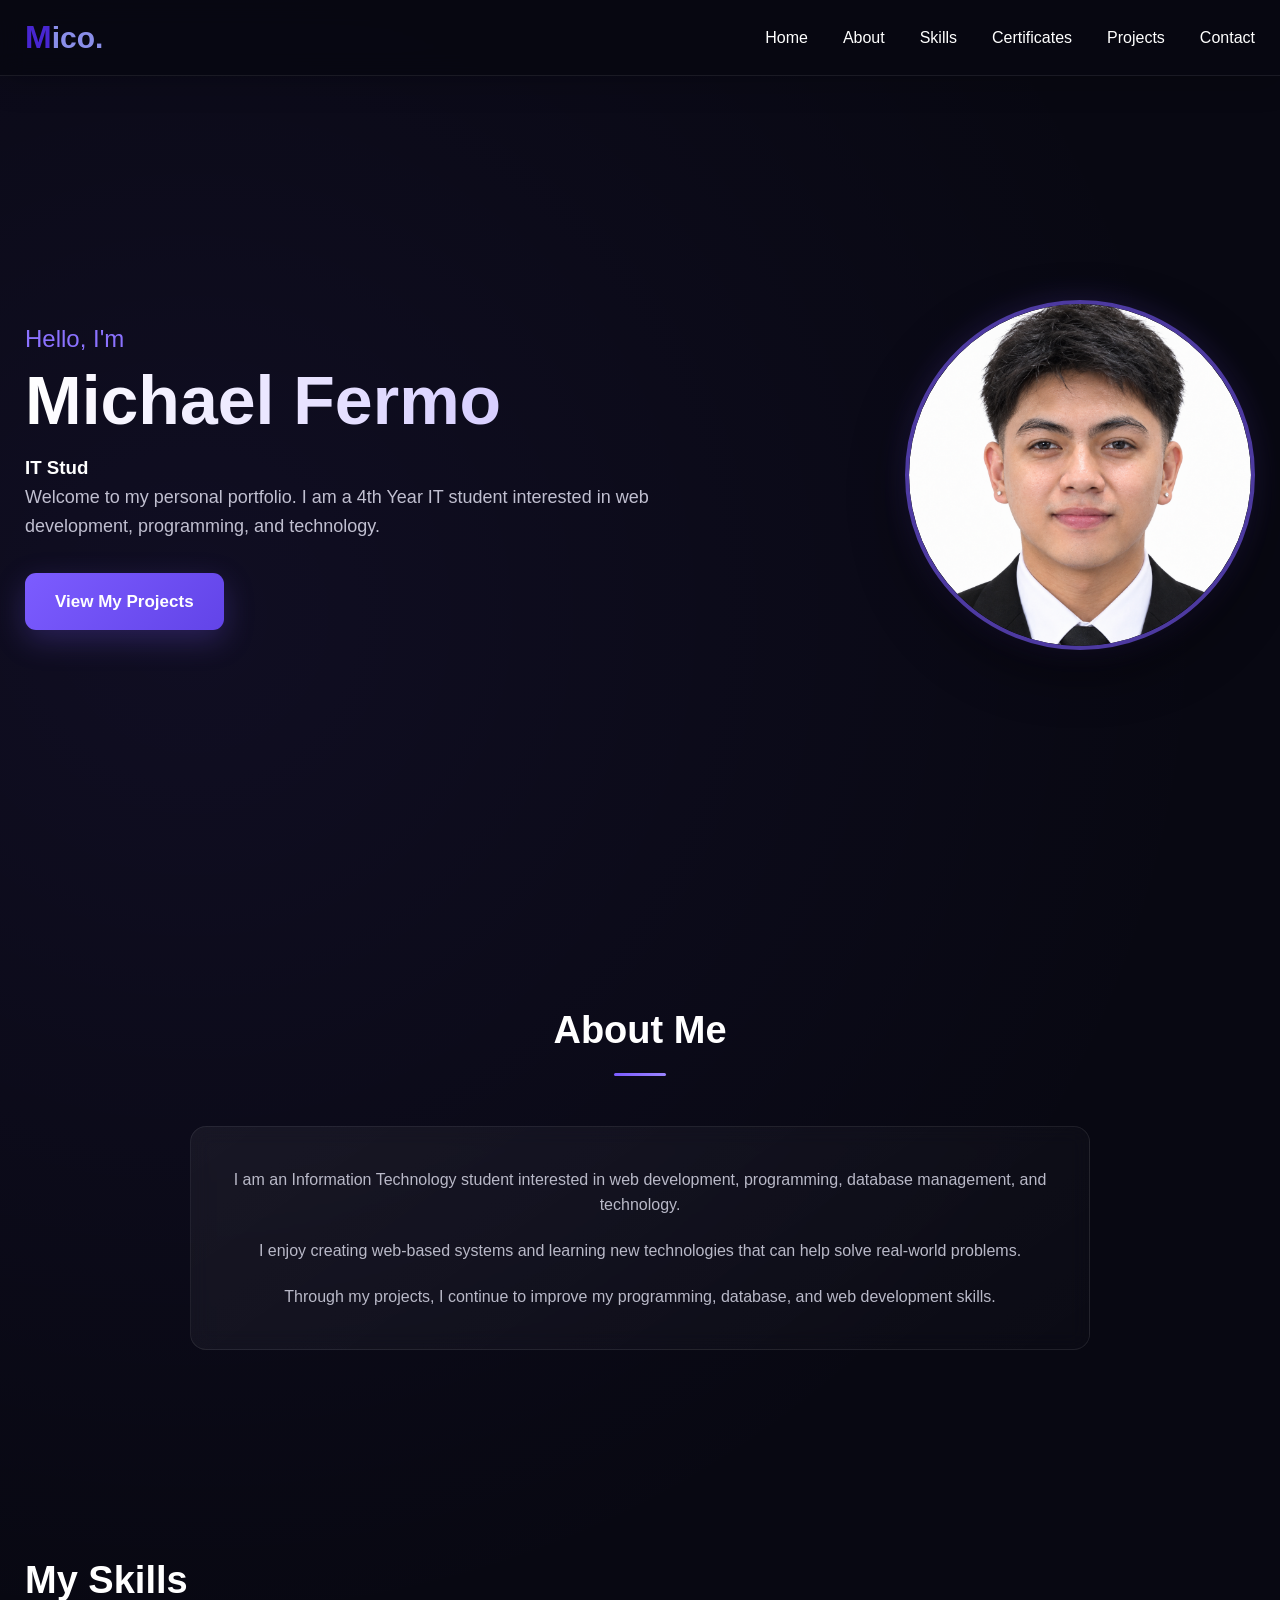
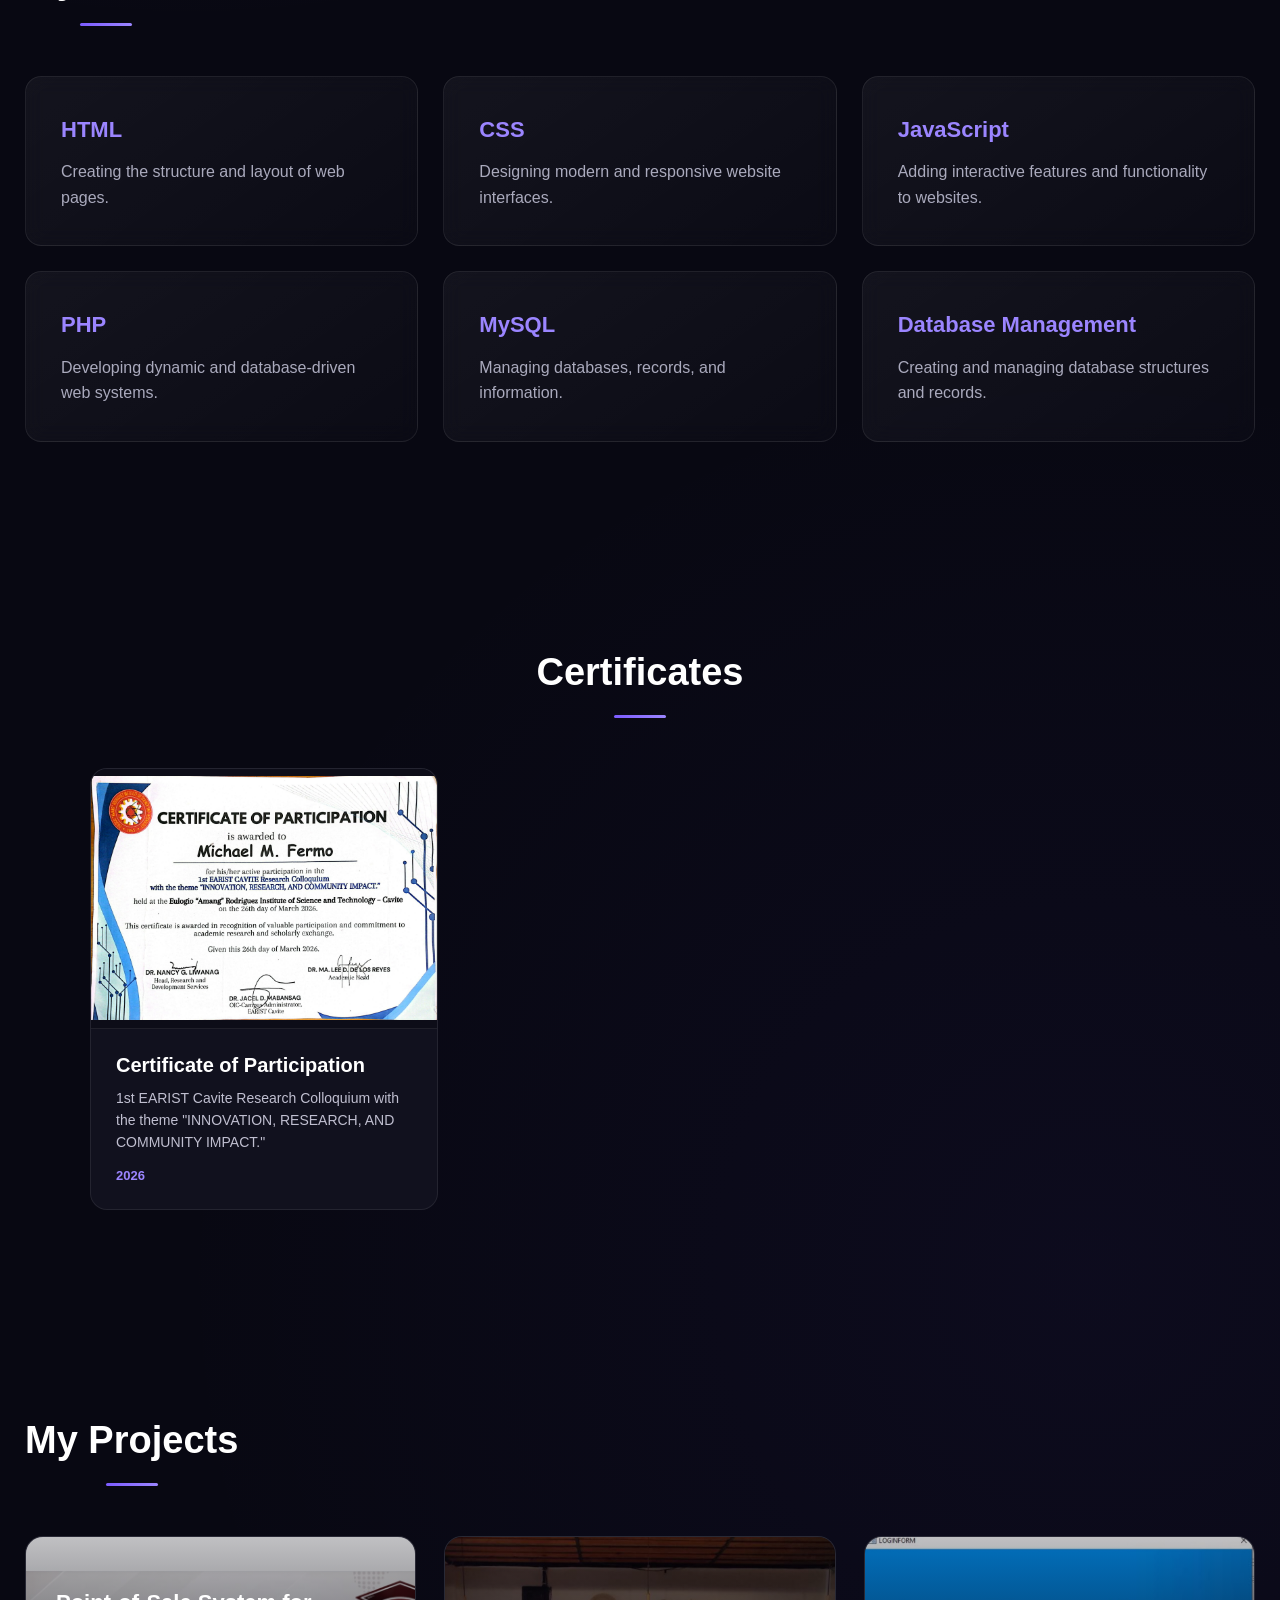
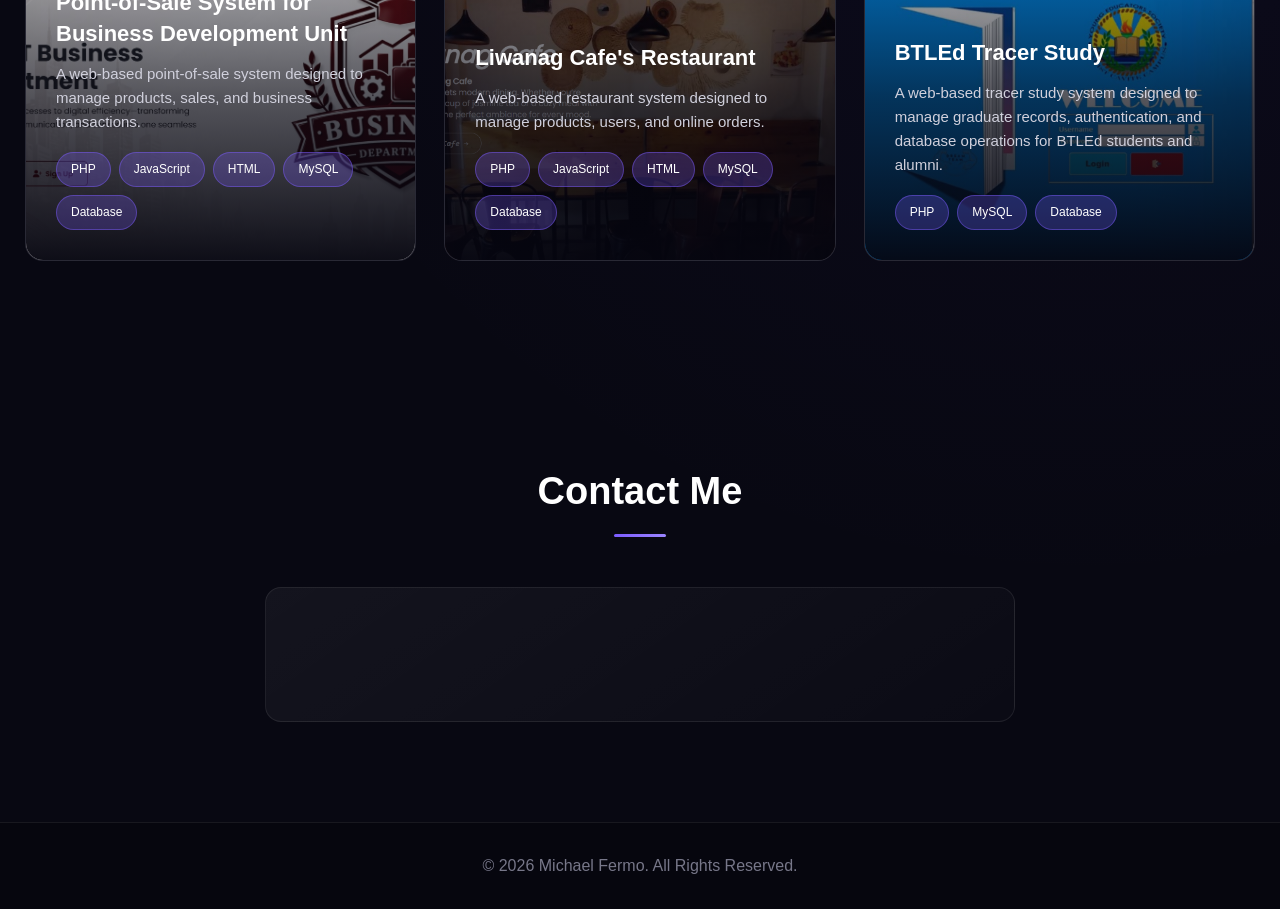
==== index.html @ 6c8baf93 "Initial portfolio" ====
<!DOCTYPE html>
<html lang="en">

<head>

    <meta charset="UTF-8">

    <meta name="viewport" content="width=device-width, initial-scale=1.0">

    <title>Michael Fermo | Portfolio</title>

    <link rel="stylesheet" href="style.css">

</head>


<body>


<!-- =========================================
     NAVIGATION
========================================= -->

<header>
    <nav>
        <h2 class="logo">
            <span>M</span>ico.
        </h2>

        <ul>
            <li><a href="#home">Home</a></li>
            <li><a href="#about">About</a></li>
            <li><a href="#skills">Skills</a></li>
            <li><a href="#certificates">Certificates</a></li>
            <li><a href="#projects">Projects</a></li>
            <li><a href="#contact">Contact</a></li>
        </ul>
    </nav>
</header>



<!-- =========================================
     HOME
========================================= -->

<section id="home" class="hero">


    <div class="hero-text">

        <p class="hello">
            Hello, I'm
        </p>


        <h1>
            Michael Fermo
        </h1>


        <h3>
            IT Student
        </h3>


        <p class="intro">

            Welcome to my personal portfolio.
            I am a 4th Year IT student interested in web
            development, programming, and technology.

        </p>


        <a href="#projects" class="button">
            View My Projects
        </a>

    </div>



    <!-- PROFILE PHOTO -->

    <div class="hero-image">


        <div class="photo-card"
             onclick="this.classList.toggle('flipped')">


            <div class="photo-inner">


                <!-- FRONT -->

                <div class="photo-front">

                    <img
                        src="myself.png"
                        alt="Michael Fermo"
                    >

                </div>


                <!-- BACK -->

                <div class="photo-back">

                    <img
                        src="back.png"
                        alt="Back photo"
                    >

                </div>


            </div>

        </div>


    </div>


</section>



<!-- =========================================
     ABOUT
========================================= -->

<section id="about">


    <h2 class="section-title">
        About Me
    </h2>


    <div class="about-container">


        <div class="about-text">

            <p>

                I am an Information Technology student
                interested in web development, programming,
                database management, and technology.

            </p>


            <p>

                I enjoy creating web-based systems and
                learning new technologies that can help
                solve real-world problems.

            </p>


            <p>

                Through my projects, I continue to improve
                my programming, database, and web development
                skills.

            </p>

        </div>


    </div>


</section>



<!-- =========================================
     SKILLS
========================================= -->

<section id="skills">


    <h2 class="section-title">
        My Skills
    </h2>


    <div class="skills-container">


        <!-- HTML -->

        <div class="skill">

            <h3>
                HTML
            </h3>

            <p>
                Creating the structure and layout
                of web pages.
            </p>

        </div>


        <!-- CSS -->

        <div class="skill">

            <h3>
                CSS
            </h3>

            <p>
                Designing modern and responsive
                website interfaces.
            </p>

        </div>


        <!-- JAVASCRIPT -->

        <div class="skill">

            <h3>
                JavaScript
            </h3>

            <p>
                Adding interactive features and
                functionality to websites.
            </p>

        </div>


        <!-- PHP -->

        <div class="skill">

            <h3>
                PHP
            </h3>

            <p>
                Developing dynamic and
                database-driven web systems.
            </p>

        </div>


        <!-- MYSQL -->

        <div class="skill">

            <h3>
                MySQL
            </h3>

            <p>
                Managing databases, records,
                and information.
            </p>

        </div>


        <!-- DATABASE -->

        <div class="skill">

            <h3>
                Database Management
            </h3>

            <p>
                Creating and managing database
                structures and records.
            </p>

        </div>


    </div>


</section>

<!-- =========================================
     CERTIFICATE
========================================= -->

<section id="certificates">
    <h2 class="section-title">Certificates</h2>

    <div class="certificates-container">

        <a href="cert.html" class="certificate-link">
            <div class="certificate-card">

                <div class="certificate-image">
                    <img src="certificate.jpg" alt="Certificate of Participation">
                </div>

                <div class="certificate-info">
                    <h3>Certificate of Participation</h3>
                    <p>
                        1st EARIST Cavite Research Colloquium with the theme
                        "INNOVATION, RESEARCH, AND COMMUNITY IMPACT."
                    </p>
                    <span>2026</span>
                </div>

            </div>
        </a>

    </div>
</section>



<!-- =========================================
     PROJECTS
========================================= -->

<section id="projects">


    <h2 class="section-title">
        My Projects
    </h2>


    <div class="projects-container">


        <!-- =================================
             BDU PROJECT
        ================================== -->

        <a href="bdu.html" class="project-link">


            <div class="project project-bdu">


                <div class="project-background">
                </div>


                <div class="project-content">


                    <h3>
                        Point-of-Sale System for
                        Business Development Unit
                    </h3>


                    <p>

                        A web-based point-of-sale system
                        designed to manage products, sales,
                        and business transactions.

                    </p>


                    <div class="project-tags">

                        <span>PHP</span>

                        <span>JavaScript</span>

                        <span>HTML</span>

                        <span>MySQL</span>

                        <span>Database</span>

                    </div>


                </div>


            </div>


        </a>



        <!-- =================================
             LIWANAG CAFE
        ================================== -->

        <a href="liwanag.html" class="project-link">


            <div class="project project-liwanag">


                <div class="project-background">
                </div>


                <div class="project-content">


                    <h3>
                        Liwanag Cafe's Restaurant
                    </h3>


                    <p>

                        A web-based restaurant system
                        designed to manage products,
                        users, and online orders.

                    </p>


                    <div class="project-tags">

                        <span>PHP</span>

                        <span>JavaScript</span>

                        <span>HTML</span>

                        <span>MySQL</span>

                        <span>Database</span>

                    </div>


                </div>


            </div>


        </a>



        <!-- =================================
             BTLED TRACER STUDY
        ================================== -->

        <a href="btled.html" class="project-link">


            <div class="project project-btled">


                <div class="project-background">
                </div>


                <div class="project-content">


                    <h3>
                        BTLEd Tracer Study
                    </h3>


                    <p>

                        A web-based tracer study system
                        designed to manage graduate records,
                        authentication, and database operations
                        for BTLEd students and alumni.

                    </p>


                    <div class="project-tags">

                        <span>PHP</span>

                        <span>MySQL</span>

                        <span>Database</span>

                    </div>


                </div>


            </div>


        </a>


    </div>


</section>



<!-- =========================================
     CONTACT
========================================= -->

<section id="contact">

    <h2 class="section-title">
        Contact Me
    </h2>

    <div class="contact-container">

        <p>
    Email:
    <a href="https://mail.google.com/mail/?view=cm&fs=1&to=michaelfermo8@gmail.com"
       target="_blank"
       rel="noopener noreferrer">
        michaelfermo8@gmail.com
    </a>
</p>

        <p>
            Github:
            <a href="https://github.com/micoooww" target="_blank" rel="noopener noreferrer">
                https://github.com/micoooww
            </a>
        </p>

    </div>

</section>



<!-- =========================================
     FOOTER
========================================= -->

<footer>

    <p>
        © 2026 Michael Fermo. All Rights Reserved.
    </p>

</footer>



<script src="script.js"></script>


</body>

</html>
---- style.css ----
/* =========================================
   RESET
========================================= */

* {
    margin: 0;
    padding: 0;
    box-sizing: border-box;
}

html {
    scroll-behavior: smooth;
}

body {
    font-family: Arial, Helvetica, sans-serif;
    background: #080812;
    color: white;
    line-height: 1.6;
}


/* =========================================
   NAVIGATION
========================================= */

header {
    position: fixed;
    top: 0;
    left: 0;

    width: 100%;

    z-index: 1000;

    background: rgba(8, 8, 18, 0.92);

    backdrop-filter: blur(12px);

    border-bottom: 1px solid rgba(255, 255, 255, 0.08);
}

nav {
    max-width: 1350px;

    height: 75px;

    margin: auto;

    padding: 0 25px;

    display: flex;

    align-items: center;

    justify-content: space-between;
}


/* =========================================
   LOGO
========================================= */

.logo {
    color: #8a8ee9;

    font-size: 30px;

    font-weight: bold;
}

.logo span {
    color: #4826d1;

    font-size: 32px;

    font-weight: bold;
}


/* =========================================
   NAVIGATION LINKS
========================================= */

nav ul {
    display: flex;

    list-style: none;

    gap: 35px;
}

nav ul li a {
    position: relative;

    color: white;

    text-decoration: none;

    font-size: 16px;

    font-weight: 500;

    transition: 0.3s ease;
}

nav ul li a:hover {
    color: #9b85ff;
}

nav ul li a::after {
    content: "";

    position: absolute;

    left: 0;

    bottom: -7px;

    width: 0;

    height: 2px;

    background: #7c5cff;

    transition: 0.3s ease;
}

nav ul li a:hover::after {
    width: 100%;
}


/* =========================================
   HERO / LANDING PAGE
========================================= */

.hero {
    max-width: 1350px;

    min-height: 100vh;

    margin: auto;

    padding: 120px 25px 70px;

    display: flex;

    align-items: center;

    justify-content: space-between;

    gap: 80px;
}

.hero-text {
    flex: 1;

    max-width: 700px;
}

.hello {
    color: #8b72ff;

    font-size: 24px;

    margin-bottom: 5px;
}

.hero-text h1 {
    font-size: 68px;

    line-height: 1.1;

    margin-bottom: 15px;

    background: linear-gradient(
        90deg,
        #ffffff,
        #c5b8ff
    );

    -webkit-background-clip: text;

    background-clip: text;

    -webkit-text-fill-color: transparent;
}


/* =========================================
   TYPING EFFECT
========================================= */

.typing-text {
    color: #8b72ff;

    font-size: 30px;

    margin-bottom: 25px;

    min-height: 45px;
}

#typing {
    border-right: 3px solid #8b72ff;

    padding-right: 5px;

    animation: blinkCursor 0.7s infinite;
}

@keyframes blinkCursor {

    0%,
    50% {
        border-color: #8b72ff;
    }

    51%,
    100% {
        border-color: transparent;
    }
}


/* =========================================
   HERO INTRO
========================================= */

.intro {
    max-width: 650px;

    color: #c0bfd0;

    font-size: 18px;
}


/* =========================================
   MAIN BUTTON
========================================= */

.button {
    display: inline-block;

    margin-top: 32px;

    padding: 15px 30px;

    color: white;

    background: linear-gradient(
        135deg,
        #7c5cff,
        #6244e8
    );

    text-decoration: none;

    border-radius: 11px;

    font-size: 17px;

    font-weight: bold;

    box-shadow:
        0 10px 30px rgba(124, 92, 255, 0.25);

    transition:
        transform 0.3s ease,
        box-shadow 0.3s ease;
}

.button:hover {
    transform: translateY(-5px);

    box-shadow:
        0 15px 35px rgba(124, 92, 255, 0.45);
}


/* =========================================
   PROFILE PHOTO
========================================= */

.hero-image {
    flex: 0 0 350px;

    display: flex;

    justify-content: center;

    align-items: center;
}

.photo-card {
    width: 350px;

    height: 350px;

    perspective: 1000px;

    cursor: pointer;
}

.photo-inner {
    position: relative;

    width: 100%;

    height: 100%;

    transform-style: preserve-3d;

    transition:
        transform 0.8s ease;
}

.photo-card.flipped .photo-inner {
    transform: rotateY(180deg);
}

.photo-front,
.photo-back {
    position: absolute;

    top: 0;

    left: 0;

    width: 100%;

    height: 100%;

    overflow: hidden;

    border-radius: 50%;

    backface-visibility: hidden;

    border:
        4px solid rgba(124, 92, 255, 0.6);

    box-shadow:
        0 20px 50px rgba(0, 0, 0, 0.5),
        0 0 30px rgba(124, 92, 255, 0.2);
}

.photo-front {
    transform: rotateY(0deg);
}

.photo-back {
    transform: rotateY(180deg);
}

.photo-front img,
.photo-back img {
    display: block;

    width: 100%;

    height: 100%;

    object-fit: cover;

    border-radius: 50%;
}


/* =========================================
   GENERAL SECTIONS
========================================= */

section {
    max-width: 1350px;

    margin: auto;

    padding: 100px 25px;
}

.section-title {
    text-align: center;

    color: white;

    font-size: 38px;

    margin-bottom: 50px;
}

.section-title::after {
    content: "";

    display: block;

    width: 60px;

    height: 4px;

    margin: 12px auto 0;

    border-radius: 5px;

    background: linear-gradient(
        90deg,
        #4826d1,
        #9b85ff
    );
}


/* =========================================
   ABOUT
========================================= */

#about {
    text-align: center;
}

.about-container {
    max-width: 900px;

    margin: auto;
}

.about-text {
    padding: 40px;

    border-radius: 16px;

    border:
        1px solid rgba(255, 255, 255, 0.08);

    background: linear-gradient(
        145deg,
        rgba(255, 255, 255, 0.05),
        rgba(255, 255, 255, 0.015)
    );

    backdrop-filter: blur(10px);
}

.about-text p {
    color: #b9b9c8;

    margin-bottom: 20px;
}

.about-text p:last-child {
    margin-bottom: 0;
}


/* =========================================
   SKILLS
========================================= */

.skills-container {
    display: grid;

    grid-template-columns:
        repeat(3, 1fr);

    gap: 25px;
}

.skill {
    padding: 35px;

    border-radius: 16px;

    border:
        1px solid rgba(255, 255, 255, 0.08);

    background: linear-gradient(
        145deg,
        rgba(255, 255, 255, 0.05),
        rgba(255, 255, 255, 0.015)
    );

    backdrop-filter: blur(10px);

    transition:
        transform 0.4s ease,
        border-color 0.4s ease,
        box-shadow 0.4s ease;
}

.skill:hover {
    transform: translateY(-10px);

    border-color:
        rgba(124, 92, 255, 0.4);

    box-shadow:
        0 20px 40px rgba(0, 0, 0, 0.3);
}

.skill h3 {
    color: #9b85ff;

    font-size: 22px;

    margin-bottom: 12px;
}

.skill p {
    color: #aaaabd;
}


/* =========================================
   PROJECTS
========================================= */

.projects-container {
    display: grid;

    grid-template-columns:
        repeat(3, 1fr);

    gap: 28px;
}

.project-link {
    display: block;

    text-decoration: none;

    color: inherit;
}

.project {
    position: relative;

    height: 325px;

    overflow: hidden;

    border-radius: 17px;

    border:
        1px solid rgba(255, 255, 255, 0.08);

    background: #11111e;

    transition:
        transform 0.4s ease,
        border-color 0.4s ease,
        box-shadow 0.4s ease;
}

.project:hover {
    transform: translateY(-10px);

    border-color:
        rgba(124, 92, 255, 0.55);

    box-shadow:
        0 20px 45px rgba(0, 0, 0, 0.45);
}


/* =========================================
   PROJECT BACKGROUND IMAGES
========================================= */

.project-background {
    position: absolute;

    inset: 0;

    width: 100%;

    height: 100%;

    background-size: cover;

    background-position: center;

    background-repeat: no-repeat;

    transition:
        transform 0.6s ease;
}


/* BDU */

.project-bdu .project-background {
    background-image:
        url("bdu.png");
}


/* LIWANAG */

.project-liwanag .project-background {
    background-image:
        url("liwanag.png");
}


/* BTLED */

.project-btled .project-background {
    background-image:
        url("educ.jpg");
}


/* =========================================
   PROJECT OVERLAY
========================================= */

.project::after {
    content: "";

    position: absolute;

    inset: 0;

    z-index: 1;

    background: linear-gradient(
        to top,
        rgba(5, 5, 15, 0.96),
        rgba(5, 5, 15, 0.68),
        rgba(5, 5, 15, 0.25)
    );

    transition:
        background 0.4s ease;
}


/* =========================================
   PROJECT CONTENT
========================================= */

.project-content {
    position: absolute;

    left: 0;

    bottom: 0;

    width: 100%;

    padding: 30px;

    z-index: 2;
}

.project-content h3 {
    color: white;

    font-size: 22px;

    line-height: 1.4;

    margin-bottom: 12px;
}

.project-content p {
    color: #d0d0dc;

    font-size: 15px;

    line-height: 1.6;

    margin-bottom: 18px;
}


/* =========================================
   PROJECT TAGS
========================================= */

.project-tags {
    display: flex;

    flex-wrap: wrap;

    gap: 8px;
}

.project-tags span {
    padding: 7px 14px;

    border-radius: 20px;

    color: white;

    font-size: 12px;

    background:
        rgba(124, 92, 255, 0.25);

    border:
        1px solid rgba(124, 92, 255, 0.45);
}


/* =========================================
   PROJECT HOVER
========================================= */

.project:hover .project-background {
    transform: scale(1.08);
}

.project:hover::after {
    background: linear-gradient(
        to top,
        rgba(5, 5, 15, 0.84),
        rgba(5, 5, 15, 0.45),
        rgba(5, 5, 15, 0.08)
    );
}




/* =========================================
   CERTIFICATES
========================================= */

#certificates {
    text-align: center;
}

.certificates-container {
    display: grid;
    grid-template-columns: repeat(3, 1fr);
    gap: 28px;
    max-width: 1100px;
    margin: auto;
}


/* CLICKABLE CERTIFICATE CARD */
.certificate-link,
.certificate-link:hover,
.certificate-link:visited,
.certificate-link:active,
.certificate-link:focus {
    display: block;
    color: inherit;
    text-decoration: none;
}

.certificate-link .certificate-info,
.certificate-link .certificate-info h3,
.certificate-link .certificate-info p,
.certificate-link .certificate-info span {
    text-decoration: none;
}

.certificate-card {
    overflow: hidden;
    border-radius: 17px;
    border: 1px solid rgba(255, 255, 255, 0.08);
    background: #11111e;
    transition:
        transform 0.4s ease,
        border-color 0.4s ease,
        box-shadow 0.4s ease;
}

.certificate-card:hover {
    transform: translateY(-10px);
    border-color: rgba(124, 92, 255, 0.55);
    box-shadow: 0 20px 45px rgba(0, 0, 0, 0.45);
}

.certificate-image {
    width: 100%;
    height: 260px;
    overflow: hidden;
    background: #0d0d18;
    border-bottom: 1px solid rgba(255, 255, 255, 0.08);
}

.certificate-image img {
    display: block;
    width: 100%;
    height: 100%;
    object-fit: contain;
    object-position: center;
    transition: transform 0.5s ease;
}

.certificate-card:hover .certificate-image img {
    transform: scale(1.03);
}

.certificate-info {
    padding: 22px 25px;
    text-align: left;
}

.certificate-info h3 {
    color: white;
    font-size: 20px;
    line-height: 1.4;
    margin-bottom: 8px;
}

.certificate-info p {
    color: #c0bfd0;
    font-size: 14px;
    line-height: 1.6;
    margin-bottom: 8px;
}

.certificate-info span {
    color: #9b85ff;
    font-size: 13px;
    font-weight: 600;
}


/* =========================================
   PROJECT DETAIL PAGE
========================================= */

.project-page {
    max-width: 1100px;

    margin: 0 auto;

    padding: 110px 25px 80px;

    min-height: 100vh;
}


/* =========================================
   BACK BUTTON
========================================= */

.back-button {
    position: relative;

    display: inline-flex;

    align-items: center;

    gap: 10px;

    margin-bottom: 25px;

    padding: 12px 20px;

    color: white;

    background: linear-gradient(
        135deg,
        #7c5cff,
        #6244e8
    );

    text-decoration: none;

    border-radius: 10px;

    font-size: 14px;

    font-weight: bold;

    overflow: hidden;

    box-shadow:
        0 8px 25px
        rgba(124, 92, 255, 0.25);

    transition:
        transform 0.3s ease,
        box-shadow 0.3s ease,
        gap 0.3s ease;
}

.back-button:hover {
    transform: translateX(-5px);

    gap: 15px;

    box-shadow:
        0 12px 35px
        rgba(124, 92, 255, 0.5);
}


/* =========================================
   PROJECT DETAIL CARD
========================================= */

.project-detail {
    max-width: 850px;

    margin: 0 auto;

    padding: 35px;

    border-radius: 18px;

    background: linear-gradient(
        145deg,
        rgba(255, 255, 255, 0.06),
        rgba(255, 255, 255, 0.015)
    );

    border:
        1px solid rgba(255, 255, 255, 0.12);

    backdrop-filter: blur(12px);

    box-shadow:
        0 25px 60px rgba(0, 0, 0, 0.35);
}


/* =========================================
   PROJECT DETAIL TITLE
========================================= */

.project-detail > h1 {
    color: white;

    font-size: 32px;

    line-height: 1.2;

    margin-bottom: 8px;
}

.project-subtitle {
    color: #aaaabd;

    font-size: 14px;

    margin-bottom: 25px;
}


/* =========================================
   DETAIL IMAGE
========================================= */

.detail-image {
    position: relative;

    width: 100%;

    height: 420px;

    overflow: hidden;

    border-radius: 14px;

    margin-bottom: 30px;

    border:
        1px solid rgba(255, 255, 255, 0.1);

    background: #11111e;

    cursor: pointer;
}

.detail-image img {
    width: 100%;

    height: 100%;

    display: block;

    object-fit: cover;

    object-position: center;

    transition:
        transform 0.6s ease;
}


/* =========================================
   DETAIL IMAGE OVERLAY
========================================= */

.image-overlay {
    position: absolute;

    inset: 0;

    display: flex;

    align-items: center;

    justify-content: center;

    background:
        rgba(5, 5, 15, 0.35);

    opacity: 0;

    transition:
        opacity 0.4s ease;
}

.image-overlay span {
    padding: 12px 22px;

    border-radius: 25px;

    color: white;

    font-size: 14px;

    font-weight: bold;

    background:
        rgba(124, 92, 255, 0.85);

    border:
        1px solid rgba(255, 255, 255, 0.25);

    transform: translateY(15px);

    transition:
        transform 0.4s ease;
}

.detail-image:hover img {
    transform: scale(1.08);
}

.detail-image:hover .image-overlay {
    opacity: 1;
}

.detail-image:hover .image-overlay span {
    transform: translateY(0);
}


/* =========================================
   PROJECT INFORMATION
========================================= */

.project-info h2 {
    color: #9b85ff;

    font-size: 22px;

    margin-top: 30px;

    margin-bottom: 10px;
}

.project-info h2:first-child {
    margin-top: 0;
}

.project-info p {
    color: #c0bfd0;

    font-size: 14px;

    line-height: 1.8;
}


/* =========================================
   FEATURE LIST
========================================= */

.feature-list {
    padding-left: 22px;

    color: #c0bfd0;
}

.feature-list li {
    margin-bottom: 7px;

    font-size: 14px;
}


/* =========================================
   TECHNOLOGY TAGS
========================================= */

.technology-tags {
    display: flex;

    flex-wrap: wrap;

    gap: 10px;

    margin-top: 15px;
}

.technology-tags span {
    padding: 7px 15px;

    border-radius: 20px;

    color: white;

    font-size: 12px;

    background:
        rgba(124, 92, 255, 0.2);

    border:
        1px solid rgba(124, 92, 255, 0.45);

    transition:
        transform 0.3s ease,
        background 0.3s ease;
}

.technology-tags span:hover {
    transform: translateY(-3px);

    background:
        rgba(124, 92, 255, 0.4);
}


/* =========================================
   CONTACT
========================================= */

#contact {
    text-align: center;
}

.contact-container {
    max-width: 750px;

    margin: auto;

    padding: 35px;

    border-radius: 16px;

    border:
        1px solid rgba(255, 255, 255, 0.08);

    background: linear-gradient(
        145deg,
        rgba(255, 255, 255, 0.05),
        rgba(255, 255, 255, 0.015)
    );
}

.contact-container p {
    color: #c0bfd0;

    margin-bottom: 12px;
}

.contact-container p:last-child {
    margin-bottom: 0;
}

/* CLICKABLE EMAIL AND GITHUB */

.contact-container a {
    color: #9b85ff;

    text-decoration: none;

    transition: 0.3s ease;
}

.contact-container a:hover {
    color: #c5b8ff;

    text-decoration: underline;
}


/* =========================================
   FOOTER
========================================= */

footer {
    text-align: center;

    padding: 30px 20px;

    color: #777789;

    background: #06060e;

    border-top:
        1px solid rgba(255, 255, 255, 0.08);
}


/* =========================================
   TABLET
========================================= */

@media (max-width: 1000px) {

    .hero {
        gap: 40px;
    }

    .hero-text h1 {
        font-size: 55px;
    }

    .hero-image {
        flex: 0 0 300px;
    }

    .photo-card {
        width: 300px;

        height: 300px;
    }

    .skills-container,
    .projects-container,
    .certificates-container {
        grid-template-columns:
            repeat(2, 1fr);
    }
}


/* =========================================
   MOBILE
========================================= */

@media (max-width: 700px) {

    /* NAVIGATION */

    nav {
        height: auto;

        padding-top: 18px;

        padding-bottom: 18px;

        flex-direction: column;

        gap: 15px;
    }

    nav ul {
        flex-wrap: wrap;

        justify-content: center;

        gap: 18px;
    }

    nav ul li a {
        font-size: 14px;
    }


    /* HERO */

    .hero {
        min-height: auto;

        padding-top: 160px;

        padding-bottom: 80px;

        flex-direction: column;

        text-align: center;

        gap: 50px;
    }

    .hero-text {
        max-width: 100%;
    }

    .hello {
        font-size: 20px;
    }

    .hero-text h1 {
        font-size: 45px;
    }

    .typing-text {
        font-size: 24px;

        min-height: 38px;
    }

    .intro {
        font-size: 16px;
    }

    .hero-image {
        flex: none;
    }

    .photo-card {
        width: 280px;

        height: 280px;
    }


    /* SECTIONS */

    section {
        padding:
            80px 20px;
    }

    .section-title {
        font-size: 32px;
    }


    /* SKILLS */

    .skills-container {
        grid-template-columns: 1fr;
    }


    /* PROJECTS */

    .projects-container,
    .certificates-container {
        grid-template-columns: 1fr;
    }

    .project {
        height: 330px;
    }

    .certificate-image {
        height: 260px;
    }


    /* PROJECT DETAIL */

    .project-page {
        padding:
            110px 18px 60px;
    }

    .project-detail {
        padding: 25px;

        border-radius: 15px;
    }

    .project-detail > h1 {
        font-size: 26px;
    }

    .detail-image {
        height: 250px;
    }

    .project-info h2 {
        font-size: 20px;
    }
}


/* =========================================
   SMALL PHONES
========================================= */

@media (max-width: 400px) {

    .logo {
        font-size: 25px;
    }

    .logo span {
        font-size: 28px;
    }

    nav ul {
        gap: 12px;
    }

    nav ul li a {
        font-size: 12px;
    }

    .hero {
        padding-left: 15px;

        padding-right: 15px;
    }

    .hero-text h1 {
        font-size: 36px;
    }

    .typing-text {
        font-size: 21px;

        min-height: 34px;
    }

    .photo-card {
        width: 240px;

        height: 240px;
    }

    .project {
        height: 340px;
    }

    .certificate-image {
        height: 220px;
    }

    .certificate-info {
        padding: 20px;
    }

    .project-content {
        padding: 25px;
    }

    .project-content h3 {
        font-size: 20px;
    }

    .project-content p {
        font-size: 14px;
    }

    .project-detail {
        padding: 20px;
    }

    .project-detail > h1 {
        font-size: 23px;
    }

    .detail-image {
        height: 210px;
    }
}
/* =========================================
   FINAL POLISH / VISUAL REFINEMENT
========================================= */

:root {
    --bg: #080812;
    --surface: #11111e;
    --surface-soft: rgba(255, 255, 255, 0.045);
    --border: rgba(255, 255, 255, 0.10);
    --border-hover: rgba(124, 92, 255, 0.55);
    --text: #ffffff;
    --muted: #c0bfd0;
    --muted-2: #aaaabd;
    --purple: #7c5cff;
    --purple-light: #9b85ff;
}

::selection {
    background: rgba(124, 92, 255, 0.45);
    color: #ffffff;
}

body {
    overflow-x: hidden;
    background:
        radial-gradient(circle at 15% 15%, rgba(124, 92, 255, 0.07), transparent 28%),
        radial-gradient(circle at 85% 70%, rgba(98, 68, 232, 0.055), transparent 30%),
        var(--bg);
}

/* Cleaner keyboard accessibility */
a:focus-visible {
    outline: 2px solid var(--purple-light);
    outline-offset: 4px;
    border-radius: 4px;
}

/* NAV POLISH */
header {
    box-shadow: 0 8px 30px rgba(0, 0, 0, 0.18);
}

nav ul li a {
    white-space: nowrap;
}

nav ul li a::after {
    border-radius: 10px;
}

/* SECTION POLISH */
section {
    scroll-margin-top: 85px;
}

.section-title {
    position: relative;
    display: inline-block;
}

.section-title::after {
    content: "";
    display: block;
    width: 52px;
    height: 3px;
    margin: 12px auto 0;
    border-radius: 99px;
    background: linear-gradient(90deg, #7c5cff, #9b85ff);
}

/* SKILL CARDS */
.skills-container > * {
    transition: transform 0.3s ease, border-color 0.3s ease, box-shadow 0.3s ease;
}

.skills-container > *:hover {
    transform: translateY(-5px);
}

/* PROJECT CARDS */
.project-link {
    color: inherit;
    text-decoration: none;
}

.project-link:hover,
.project-link:visited,
.project-link:active {
    color: inherit;
    text-decoration: none;
}

.project {
    border: 1px solid var(--border);
    border-radius: 18px;
}

.project-content h3,
.project-content p,
.project-tags span {
    text-decoration: none;
}

/* CERTIFICATE CARDS */
.certificate-link {
    border-radius: 17px;
}

.certificate-card {
    height: 100%;
}

.certificate-info h3,
.certificate-info p,
.certificate-info span {
    text-decoration: none !important;
}

/* DETAIL PAGE */
.project-page {
    position: relative;
}

.project-detail {
    overflow: hidden;
}

.project-detail > h1 {
    letter-spacing: -0.5px;
}

.project-subtitle {
    letter-spacing: 0.15px;
}

.detail-image {
    box-shadow: 0 15px 35px rgba(0, 0, 0, 0.25);
}

/* Keep normal project screenshots cropped nicely */
.detail-image img {
    object-fit: cover;
}

/* Use this class on the certificate image only */
.certificate-detail-image img {
    object-fit: contain;
    background: #0d0d18;
}

.project-info h2 {
    position: relative;
}

.project-info p {
    color: var(--muted);
}

/* BACK BUTTON */
.back-button {
    -webkit-tap-highlight-color: transparent;
}

/* CONTACT */
.contact-container a {
    overflow-wrap: anywhere;
}

/* FOOTER */
footer {
    border-top: 1px solid rgba(255, 255, 255, 0.07);
}

/* REDUCE MOTION FOR USERS WHO PREFER IT */
@media (prefers-reduced-motion: reduce) {
    *,
    *::before,
    *::after {
        scroll-behavior: auto !important;
        transition-duration: 0.01ms !important;
        animation-duration: 0.01ms !important;
        animation-iteration-count: 1 !important;
    }
}

/* BETTER TABLET NAV */
@media (max-width: 1000px) {
    nav {
        padding-left: 20px;
        padding-right: 20px;
    }

    nav ul {
        gap: 22px;
    }

    nav ul li a {
        font-size: 14px;
    }
}

/* MOBILE REFINEMENT */
@media (max-width: 700px) {
    header {
        background: rgba(8, 8, 18, 0.97);
    }

    nav {
        height: 70px;
        gap: 18px;
    }

    nav ul {
        max-width: calc(100vw - 100px);
        overflow-x: auto;
        overflow-y: hidden;
        padding: 8px 2px;
        gap: 18px;
        scrollbar-width: none;
        -ms-overflow-style: none;
    }

    nav ul::-webkit-scrollbar {
        display: none;
    }

    nav ul li a {
        font-size: 13px;
    }

    .hero {
        min-height: auto;
        padding-top: 115px;
        padding-bottom: 70px;
    }

    .section-title {
        margin-bottom: 5px;
    }

    .project-detail,
    .certificate-card,
    .project {
        box-shadow: 0 12px 30px rgba(0, 0, 0, 0.22);
    }

    .detail-image {
        margin-bottom: 25px;
    }
}

@media (max-width: 400px) {
    nav {
        padding-left: 15px;
        padding-right: 15px;
    }

    nav ul {
        max-width: calc(100vw - 85px);
        gap: 15px;
    }
}
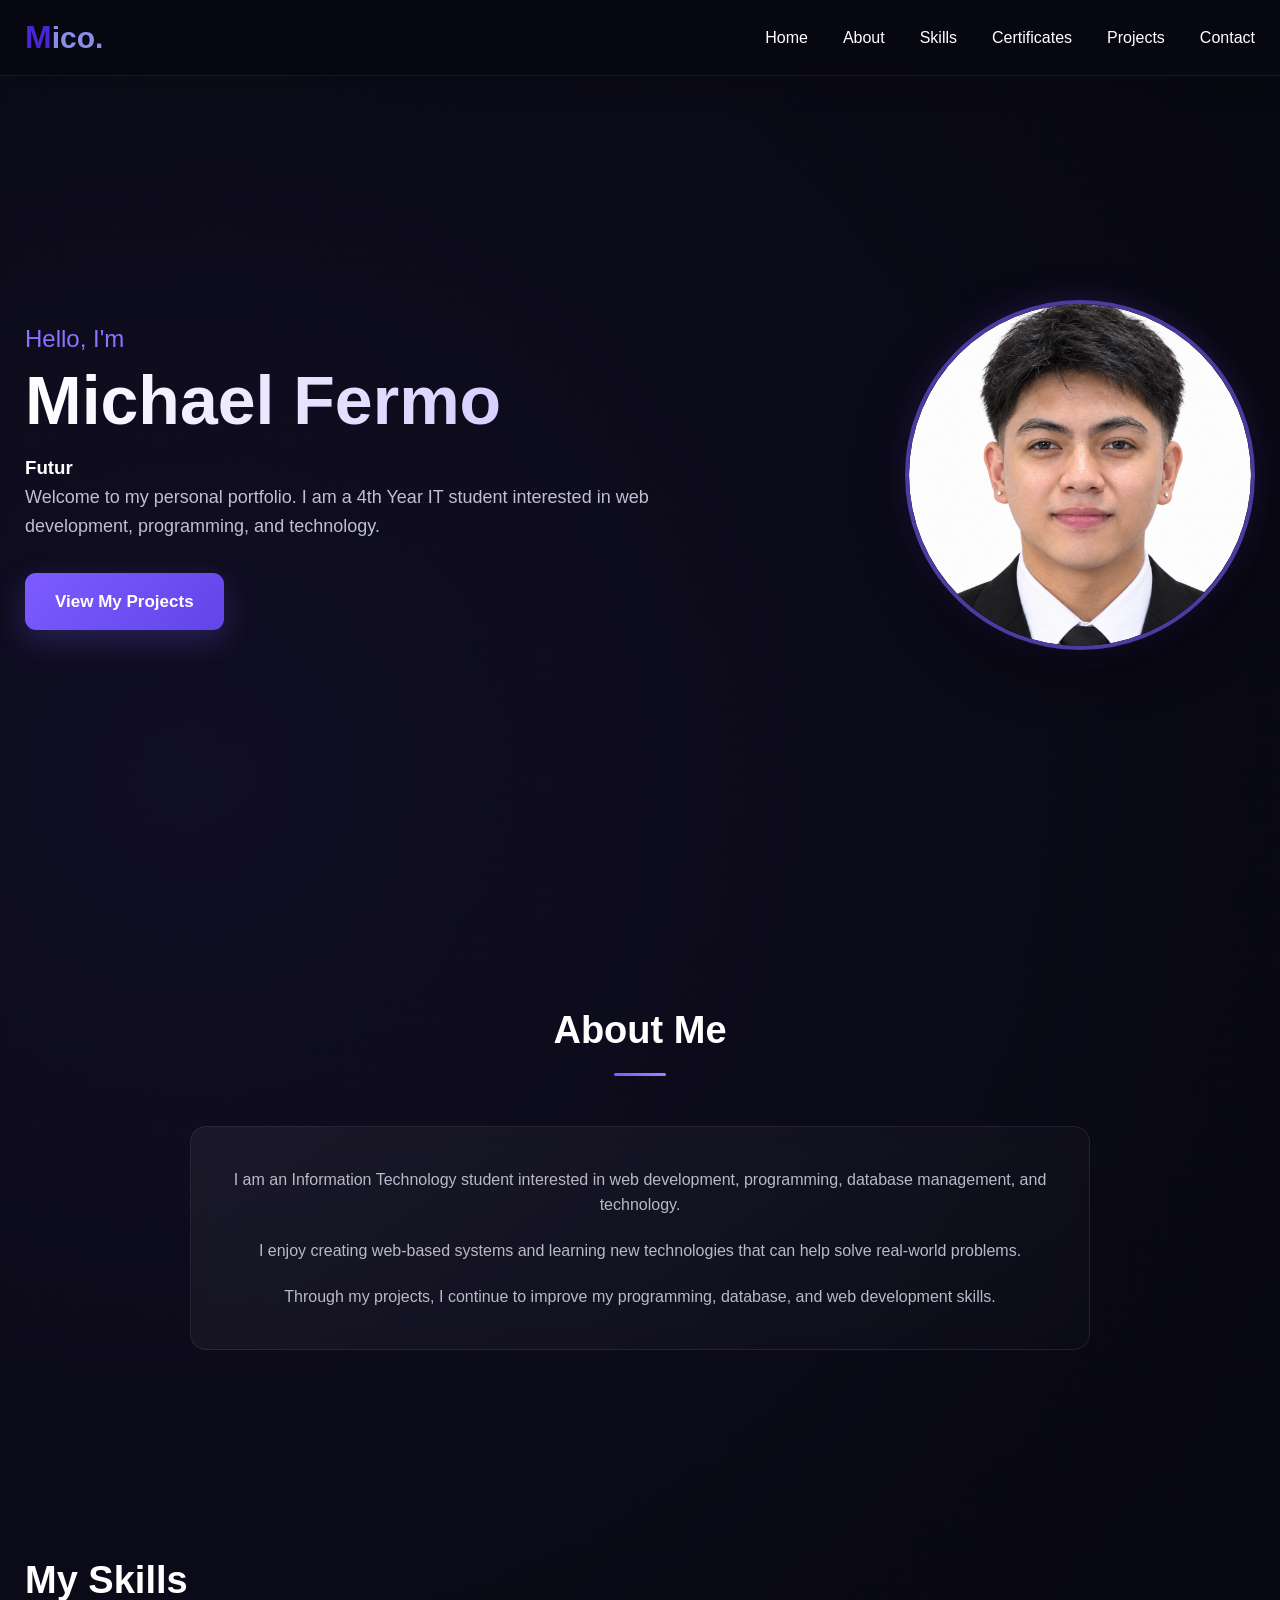
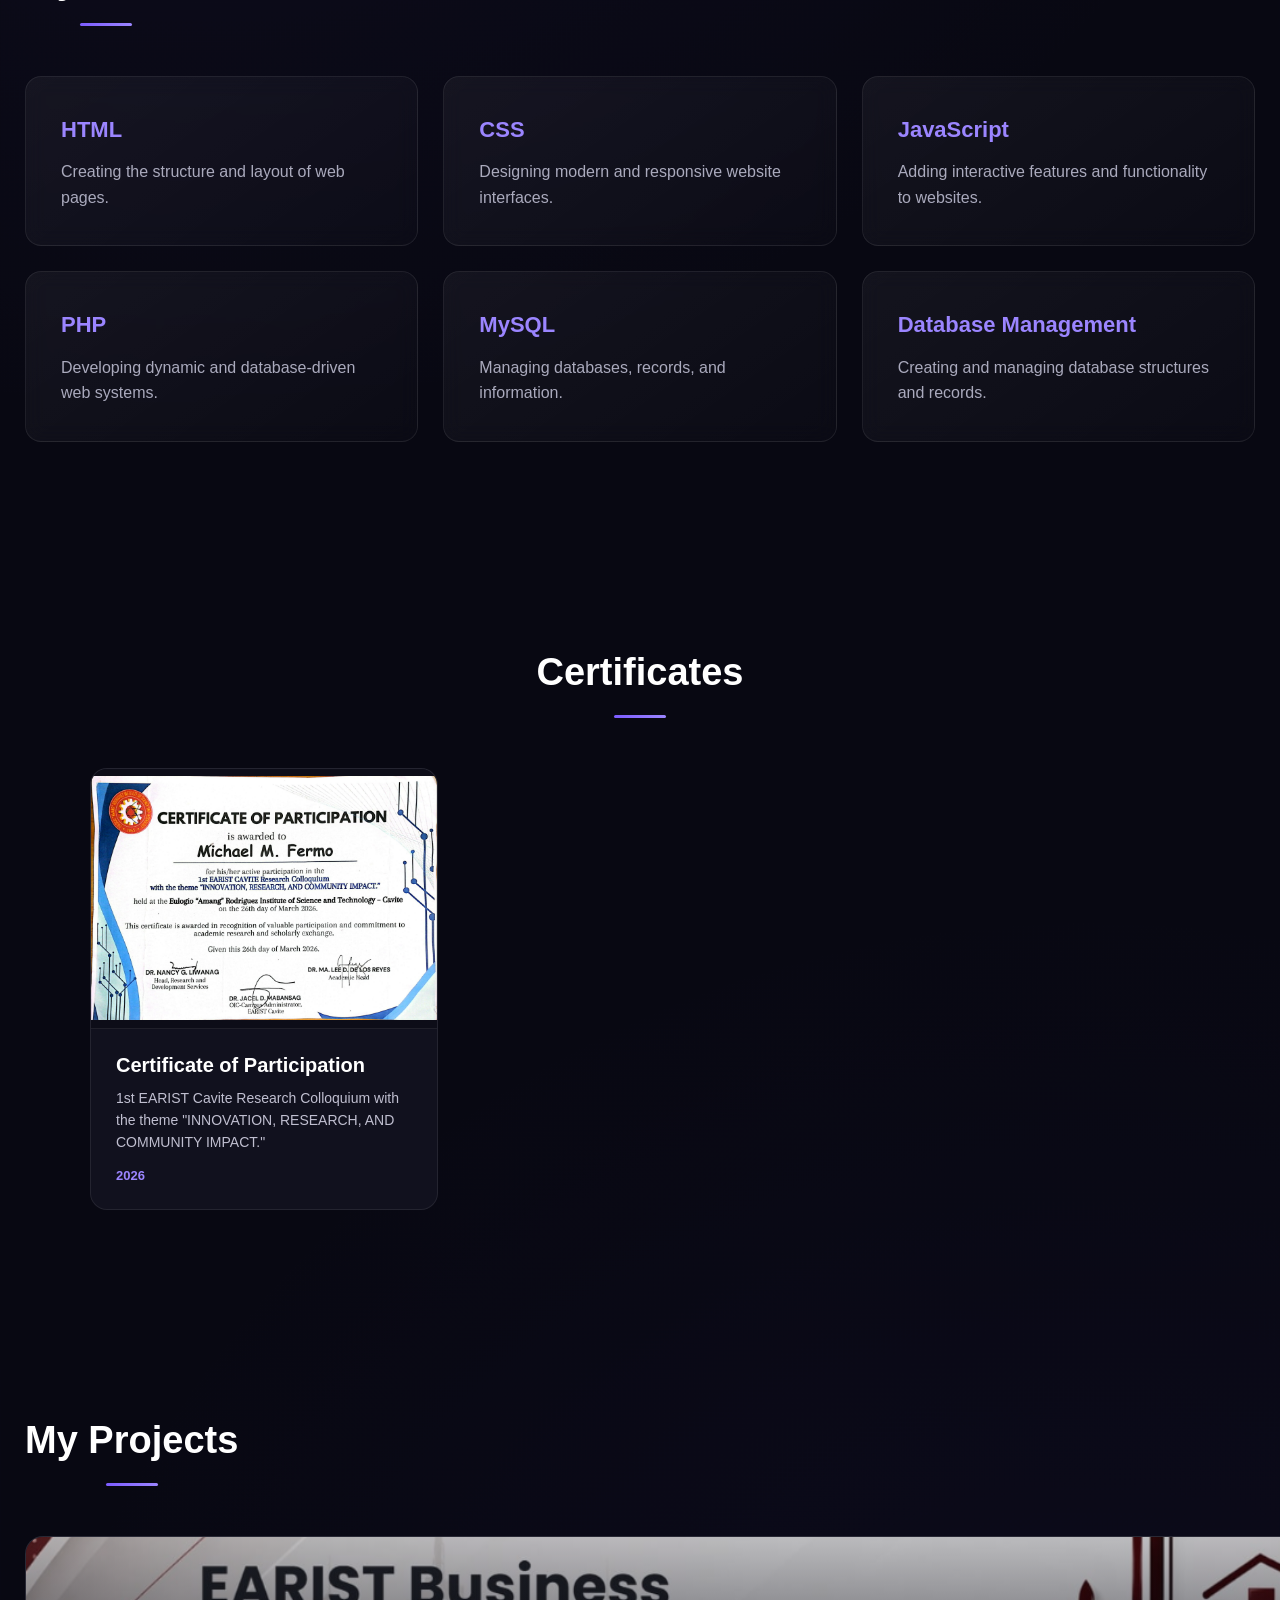
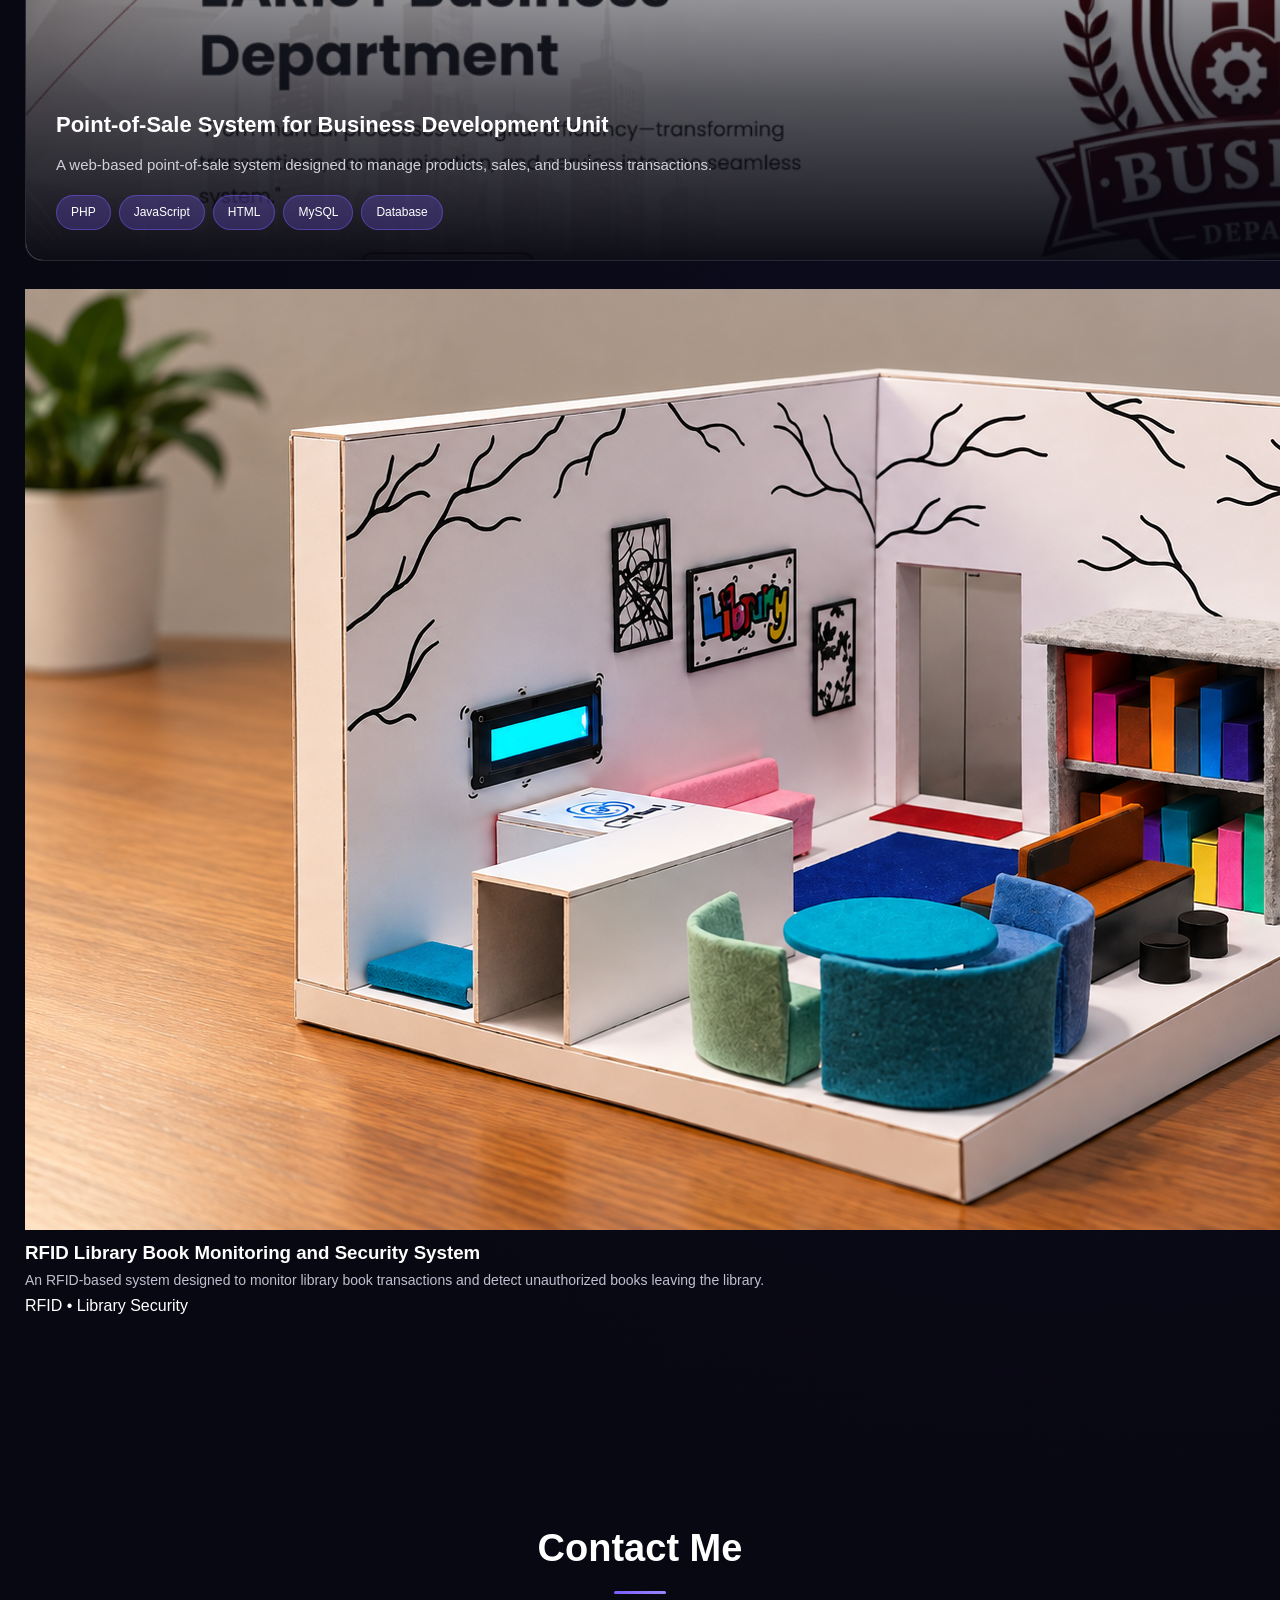
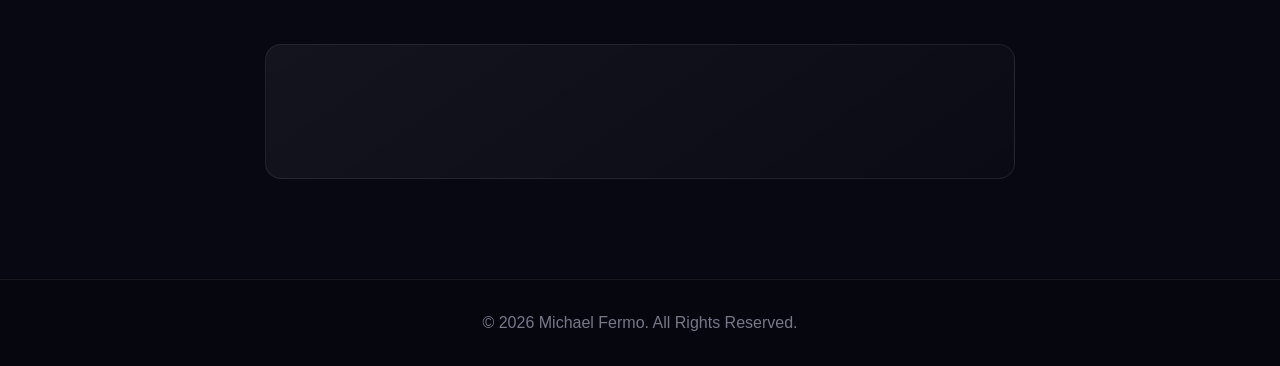
==== commit 3315a8ae: "Add RFID library project" ====
--- a/index.html
+++ b/index.html
@@ -510,6 +510,29 @@
 
         </a>
 
+        <a href="rfid.html" class="project-link">
+
+    <div class="project-card">
+
+        <div class="project-image">
+            <img src="rfid.png" alt="RFID Library Book Monitoring and Security System">
+        </div>
+
+        <div class="project-info">
+            <h3>RFID Library Book Monitoring and Security System</h3>
+
+            <p>
+                An RFID-based system designed to monitor library book
+                transactions and detect unauthorized books leaving the library.
+            </p>
+
+            <span>RFID • Library Security</span>
+        </div>
+
+    </div>
+
+</a>
+
 
     </div>
 
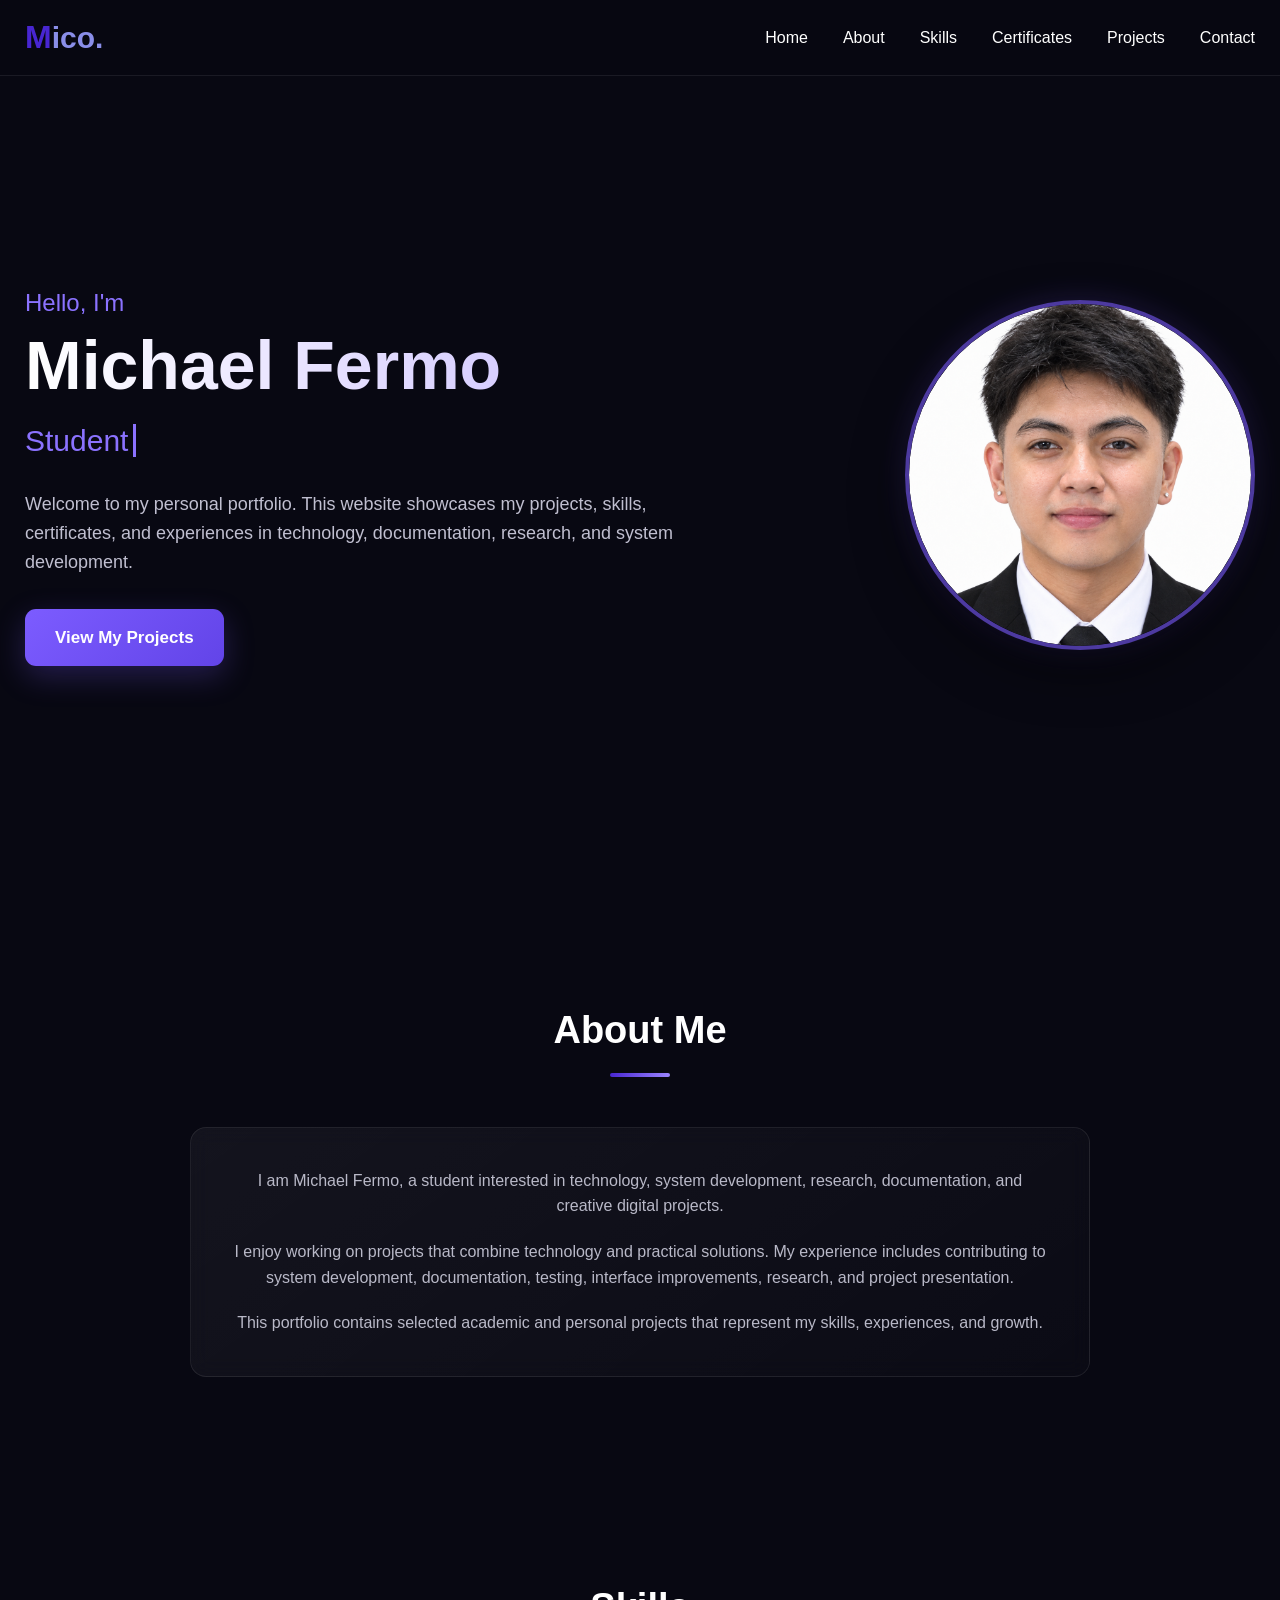
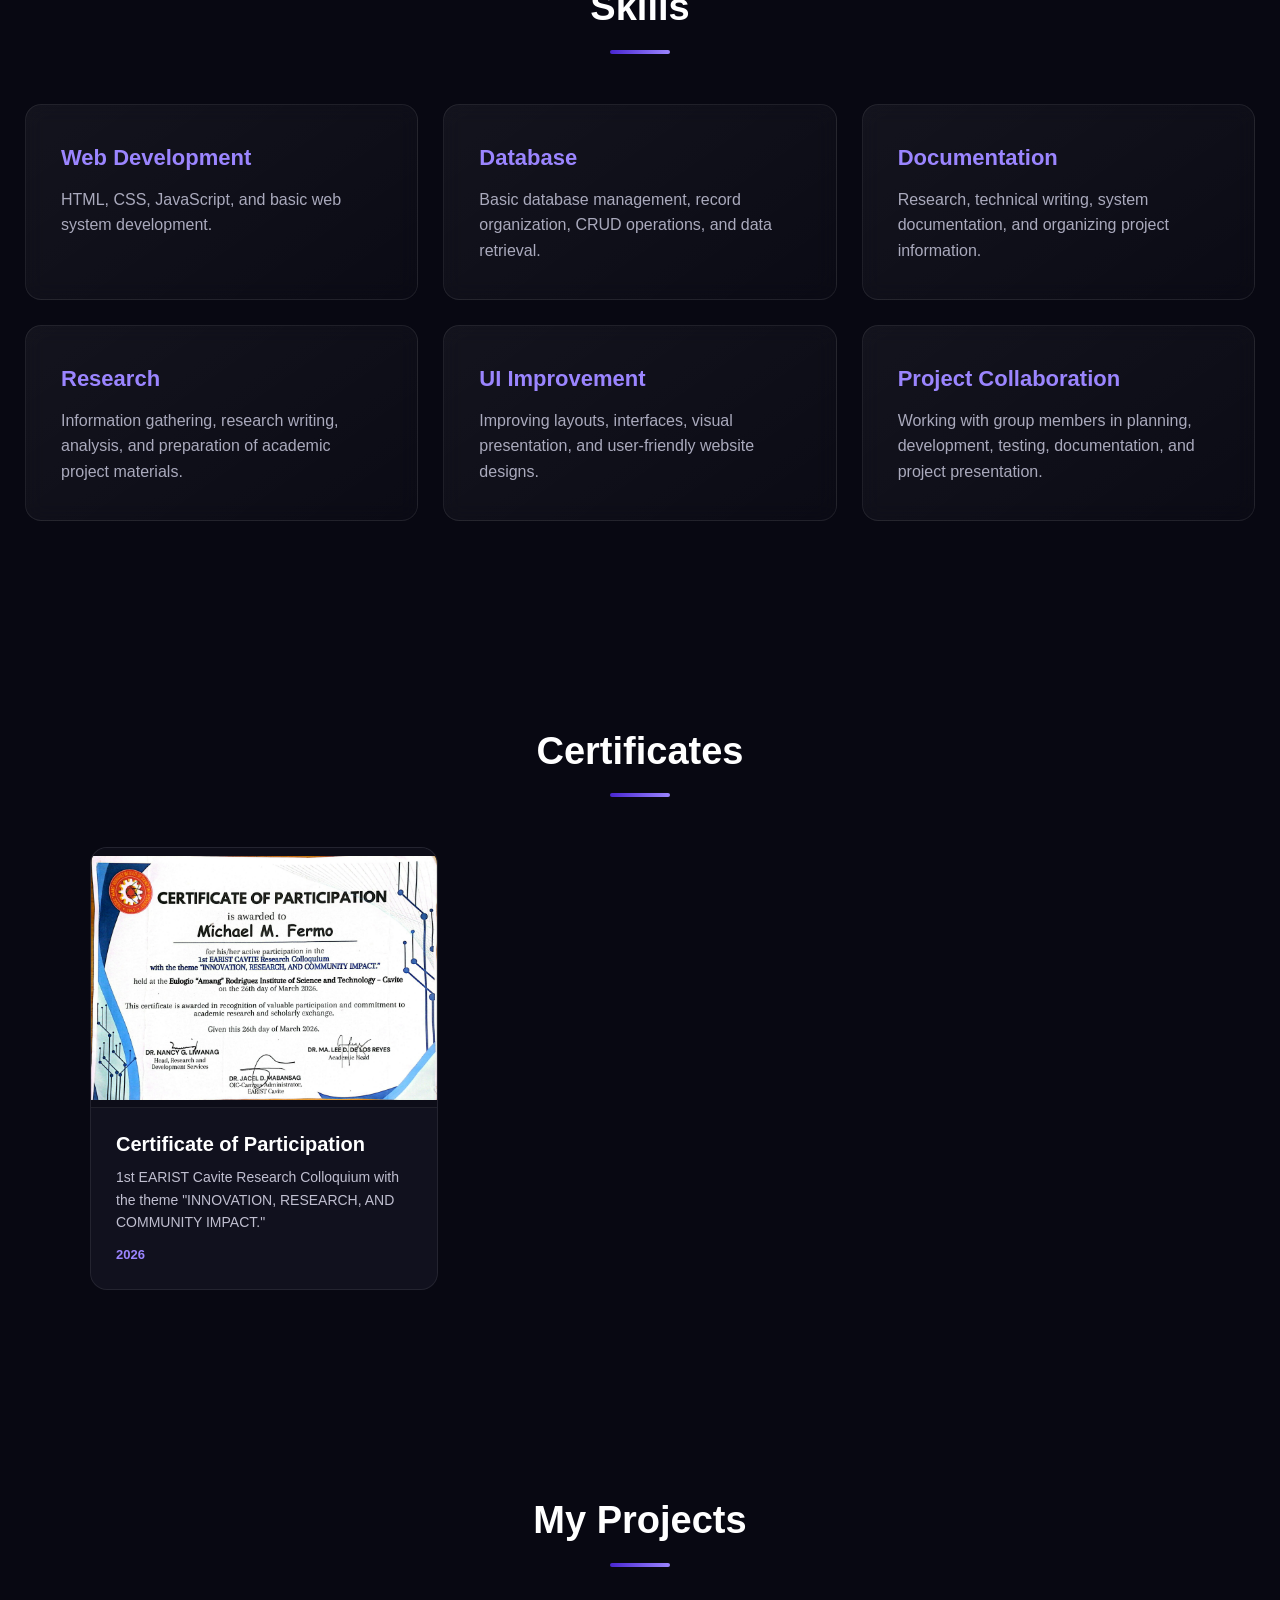
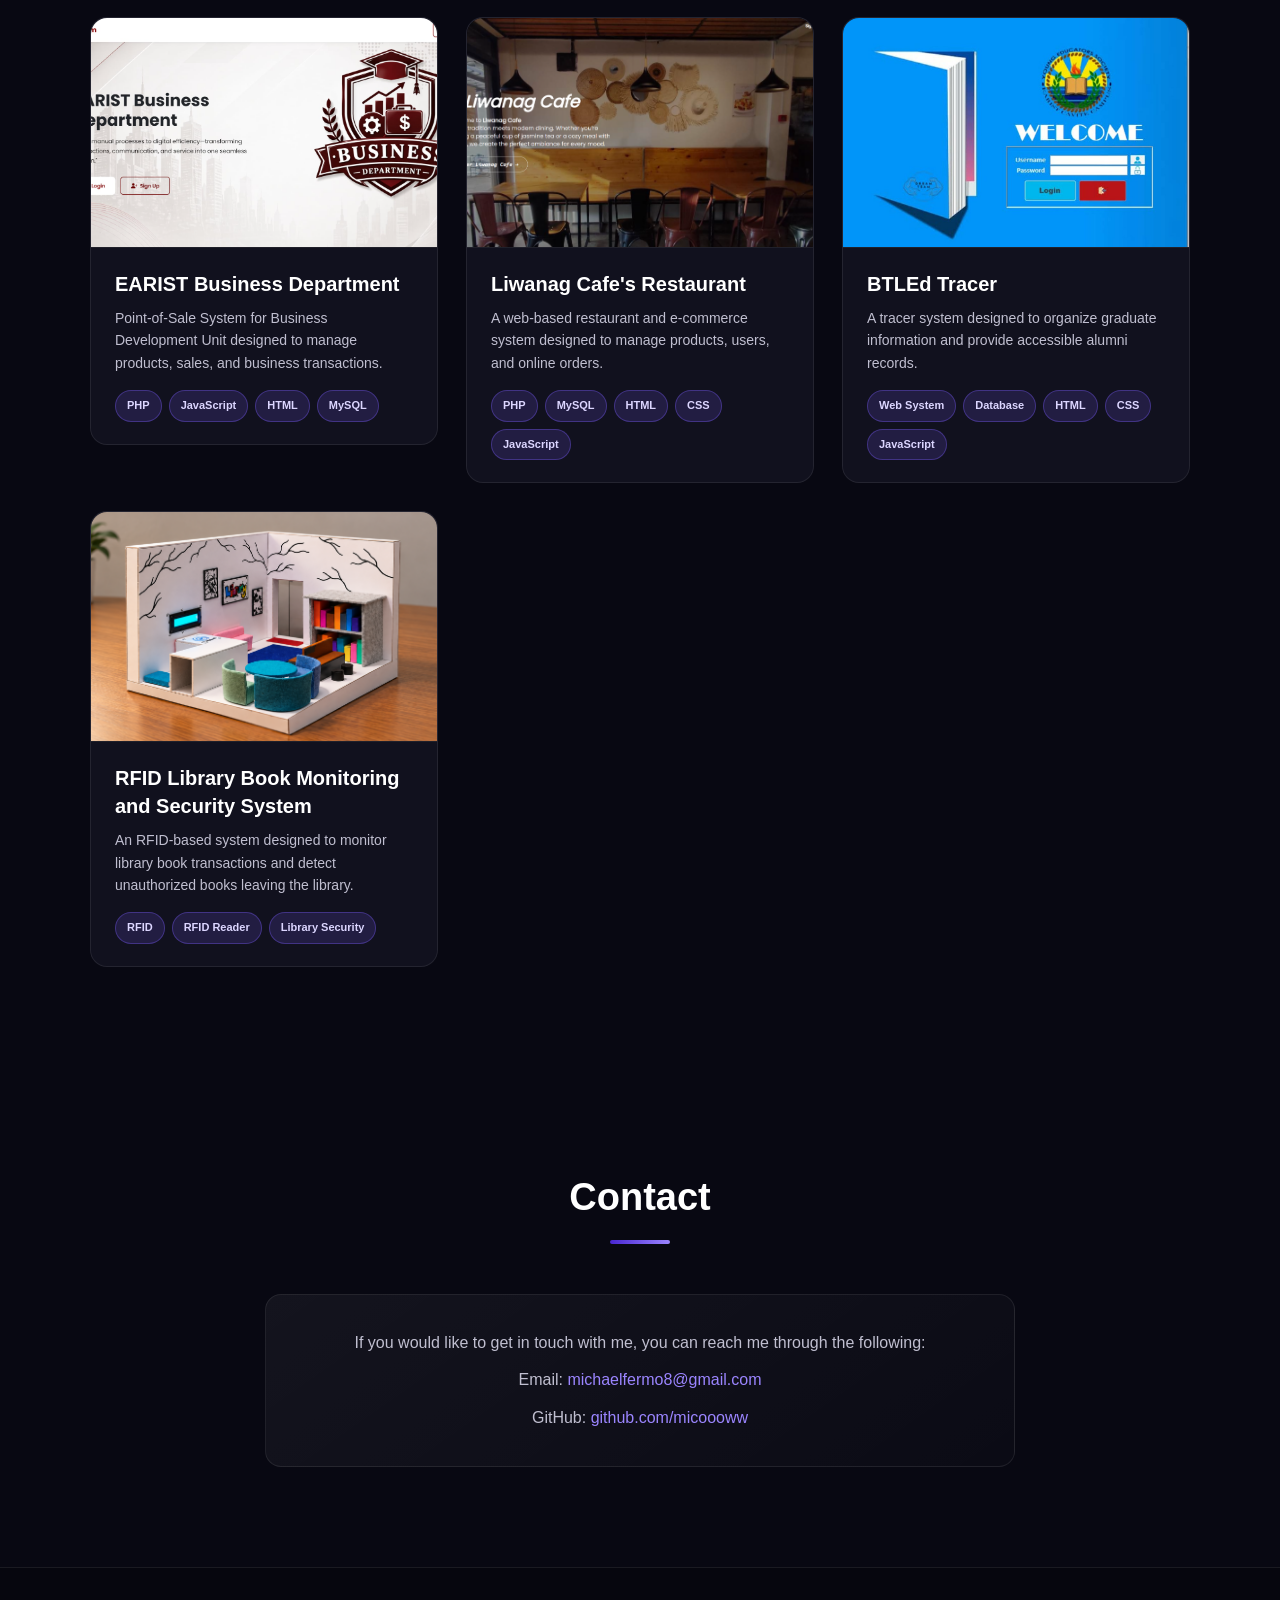
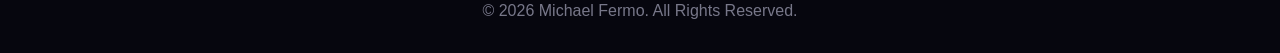
==== commit 059d5863: "Update portfolio styling" ====
--- a/index.html
+++ b/index.html
@@ -1,25 +1,15 @@
 <!DOCTYPE html>
 <html lang="en">
-
 <head>
-
     <meta charset="UTF-8">
-
     <meta name="viewport" content="width=device-width, initial-scale=1.0">
 
-    <title>Michael Fermo | Portfolio</title>
+    <title>Michael Fermo | My Portfolio</title>
 
     <link rel="stylesheet" href="style.css">
-
 </head>
 
-
 <body>
-
-
-<!-- =========================================
-     NAVIGATION
-========================================= -->
 
 <header>
     <nav>
@@ -39,39 +29,27 @@
 </header>
 
 
-
 <!-- =========================================
      HOME
 ========================================= -->
 
 <section id="home" class="hero">
 
-
     <div class="hero-text">
 
-        <p class="hello">
-            Hello, I'm
+        <p class="hello">Hello, I'm</p>
+
+        <h1>Michael Fermo</h1>
+
+        <div class="typing-text">
+            <span id="typing">Student</span>
+        </div>
+
+        <p class="intro">
+            Welcome to my personal portfolio. This website showcases my
+            projects, skills, certificates, and experiences in technology,
+            documentation, research, and system development.
         </p>
-
-
-        <h1>
-            Michael Fermo
-        </h1>
-
-
-        <h3>
-            IT Student
-        </h3>
-
-
-        <p class="intro">
-
-            Welcome to my personal portfolio.
-            I am a 4th Year IT student interested in web
-            development, programming, and technology.
-
-        </p>
-
 
         <a href="#projects" class="button">
             View My Projects
@@ -80,255 +58,169 @@
     </div>
 
 
-
-    <!-- PROFILE PHOTO -->
-
     <div class="hero-image">
 
-
-        <div class="photo-card"
-             onclick="this.classList.toggle('flipped')">
-
+        <div class="photo-card" onclick="this.classList.toggle('flipped')">
 
             <div class="photo-inner">
 
-
-                <!-- FRONT -->
-
                 <div class="photo-front">
-
+                    <img src="myself.png" alt="Michael Fermo">
+                </div>
+
+                <div class="photo-back">
+                    <img src="back.png" alt="Michael Fermo Portfolio">
+                </div>
+
+            </div>
+
+        </div>
+
+    </div>
+
+</section>
+
+
+<!-- =========================================
+     ABOUT
+========================================= -->
+
+<section id="about">
+
+    <h2 class="section-title">About Me</h2>
+
+    <div class="about-container">
+
+        <div class="about-text">
+
+            <p>
+                I am Michael Fermo, a student interested in technology,
+                system development, research, documentation, and creative
+                digital projects.
+            </p>
+
+            <p>
+                I enjoy working on projects that combine technology and
+                practical solutions. My experience includes contributing to
+                system development, documentation, testing, interface
+                improvements, research, and project presentation.
+            </p>
+
+            <p>
+                This portfolio contains selected academic and personal
+                projects that represent my skills, experiences, and growth.
+            </p>
+
+        </div>
+
+    </div>
+
+</section>
+
+
+<!-- =========================================
+     SKILLS
+========================================= -->
+
+<section id="skills">
+
+    <h2 class="section-title">Skills</h2>
+
+    <div class="skills-container">
+
+        <div class="skill">
+            <h3>Web Development</h3>
+            <p>
+                HTML, CSS, JavaScript, and basic web system development.
+            </p>
+        </div>
+
+        <div class="skill">
+            <h3>Database</h3>
+            <p>
+                Basic database management, record organization, CRUD
+                operations, and data retrieval.
+            </p>
+        </div>
+
+        <div class="skill">
+            <h3>Documentation</h3>
+            <p>
+                Research, technical writing, system documentation, and
+                organizing project information.
+            </p>
+        </div>
+
+        <div class="skill">
+            <h3>Research</h3>
+            <p>
+                Information gathering, research writing, analysis, and
+                preparation of academic project materials.
+            </p>
+        </div>
+
+        <div class="skill">
+            <h3>UI Improvement</h3>
+            <p>
+                Improving layouts, interfaces, visual presentation, and
+                user-friendly website designs.
+            </p>
+        </div>
+
+        <div class="skill">
+            <h3>Project Collaboration</h3>
+            <p>
+                Working with group members in planning, development,
+                testing, documentation, and project presentation.
+            </p>
+        </div>
+
+    </div>
+
+</section>
+
+
+<!-- =========================================
+     CERTIFICATES
+========================================= -->
+
+<section id="certificates">
+
+    <h2 class="section-title">Certificates</h2>
+
+    <div class="certificates-container">
+
+        <a href="cert.html" class="certificate-link">
+
+            <div class="certificate-card">
+
+                <div class="certificate-image">
                     <img
-                        src="myself.png"
-                        alt="Michael Fermo"
+                        src="certificate.jpg"
+                        alt="Certificate of Participation"
                     >
-
-                </div>
-
-
-                <!-- BACK -->
-
-                <div class="photo-back">
-
-                    <img
-                        src="back.png"
-                        alt="Back photo"
-                    >
-
-                </div>
-
-
-            </div>
-
-        </div>
-
-
-    </div>
-
-
-</section>
-
-
-
-<!-- =========================================
-     ABOUT
-========================================= -->
-
-<section id="about">
-
-
-    <h2 class="section-title">
-        About Me
-    </h2>
-
-
-    <div class="about-container">
-
-
-        <div class="about-text">
-
-            <p>
-
-                I am an Information Technology student
-                interested in web development, programming,
-                database management, and technology.
-
-            </p>
-
-
-            <p>
-
-                I enjoy creating web-based systems and
-                learning new technologies that can help
-                solve real-world problems.
-
-            </p>
-
-
-            <p>
-
-                Through my projects, I continue to improve
-                my programming, database, and web development
-                skills.
-
-            </p>
-
-        </div>
-
-
-    </div>
-
-
-</section>
-
-
-
-<!-- =========================================
-     SKILLS
-========================================= -->
-
-<section id="skills">
-
-
-    <h2 class="section-title">
-        My Skills
-    </h2>
-
-
-    <div class="skills-container">
-
-
-        <!-- HTML -->
-
-        <div class="skill">
-
-            <h3>
-                HTML
-            </h3>
-
-            <p>
-                Creating the structure and layout
-                of web pages.
-            </p>
-
-        </div>
-
-
-        <!-- CSS -->
-
-        <div class="skill">
-
-            <h3>
-                CSS
-            </h3>
-
-            <p>
-                Designing modern and responsive
-                website interfaces.
-            </p>
-
-        </div>
-
-
-        <!-- JAVASCRIPT -->
-
-        <div class="skill">
-
-            <h3>
-                JavaScript
-            </h3>
-
-            <p>
-                Adding interactive features and
-                functionality to websites.
-            </p>
-
-        </div>
-
-
-        <!-- PHP -->
-
-        <div class="skill">
-
-            <h3>
-                PHP
-            </h3>
-
-            <p>
-                Developing dynamic and
-                database-driven web systems.
-            </p>
-
-        </div>
-
-
-        <!-- MYSQL -->
-
-        <div class="skill">
-
-            <h3>
-                MySQL
-            </h3>
-
-            <p>
-                Managing databases, records,
-                and information.
-            </p>
-
-        </div>
-
-
-        <!-- DATABASE -->
-
-        <div class="skill">
-
-            <h3>
-                Database Management
-            </h3>
-
-            <p>
-                Creating and managing database
-                structures and records.
-            </p>
-
-        </div>
-
-
-    </div>
-
-
-</section>
-
-<!-- =========================================
-     CERTIFICATE
-========================================= -->
-
-<section id="certificates">
-    <h2 class="section-title">Certificates</h2>
-
-    <div class="certificates-container">
-
-        <a href="cert.html" class="certificate-link">
-            <div class="certificate-card">
-
-                <div class="certificate-image">
-                    <img src="certificate.jpg" alt="Certificate of Participation">
                 </div>
 
                 <div class="certificate-info">
+
                     <h3>Certificate of Participation</h3>
+
                     <p>
                         1st EARIST Cavite Research Colloquium with the theme
                         "INNOVATION, RESEARCH, AND COMMUNITY IMPACT."
                     </p>
+
                     <span>2026</span>
-                </div>
-
-            </div>
-        </a>
-
-    </div>
-</section>
-
+
+                </div>
+
+            </div>
+
+        </a>
+
+    </div>
+
+</section>
 
 
 <!-- =========================================
@@ -337,208 +229,155 @@
 
 <section id="projects">
 
-
-    <h2 class="section-title">
-        My Projects
-    </h2>
-
+    <h2 class="section-title">My Projects</h2>
 
     <div class="projects-container">
 
-
-        <!-- =================================
-             BDU PROJECT
-        ================================== -->
-
-        <a href="bdu.html" class="project-link">
-
-
-            <div class="project project-bdu">
-
-
-                <div class="project-background">
-                </div>
-
-
-                <div class="project-content">
-
-
-                    <h3>
-                        Point-of-Sale System for
-                        Business Development Unit
-                    </h3>
-
+        <!-- BDU -->
+        <a href="bdu.html" class="portfolio-project-link">
+
+            <div class="portfolio-project-card">
+
+                <div class="portfolio-project-image">
+                    <img
+                        src="bdu.png"
+                        alt="EARIST Business Department"
+                    >
+                </div>
+
+                <div class="portfolio-project-info">
+
+                    <h3>EARIST Business Department</h3>
 
                     <p>
-
-                        A web-based point-of-sale system
-                        designed to manage products, sales,
-                        and business transactions.
-
+                        Point-of-Sale System for Business Development Unit
+                        designed to manage products, sales, and business
+                        transactions.
                     </p>
 
-
-                    <div class="project-tags">
-
+                    <div class="portfolio-project-tags">
                         <span>PHP</span>
-
                         <span>JavaScript</span>
-
                         <span>HTML</span>
-
                         <span>MySQL</span>
-
+                    </div>
+
+                </div>
+
+            </div>
+
+        </a>
+
+
+        <!-- LIWANAG -->
+        <a href="liwanag.html" class="portfolio-project-link">
+
+            <div class="portfolio-project-card">
+
+                <div class="portfolio-project-image">
+                    <img
+                        src="liwanag.png"
+                        alt="Liwanag Cafe's Restaurant"
+                    >
+                </div>
+
+                <div class="portfolio-project-info">
+
+                    <h3>Liwanag Cafe's Restaurant</h3>
+
+                    <p>
+                        A web-based restaurant and e-commerce system designed
+                        to manage products, users, and online orders.
+                    </p>
+
+                    <div class="portfolio-project-tags">
+                        <span>PHP</span>
+                        <span>MySQL</span>
+                        <span>HTML</span>
+                        <span>CSS</span>
+                        <span>JavaScript</span>
+                    </div>
+
+                </div>
+
+            </div>
+
+        </a>
+
+
+        <!-- BTLED -->
+        <a href="btled.html" class="portfolio-project-link">
+
+            <div class="portfolio-project-card">
+
+                <div class="portfolio-project-image">
+                    <img
+                        src="educ.jpg"
+                        alt="BTLEd Tracer"
+                    >
+                </div>
+
+                <div class="portfolio-project-info">
+
+                    <h3>BTLEd Tracer</h3>
+
+                    <p>
+                        A tracer system designed to organize graduate
+                        information and provide accessible alumni records.
+                    </p>
+
+                    <div class="portfolio-project-tags">
+                        <span>Web System</span>
                         <span>Database</span>
-
+                        <span>HTML</span>
+                        <span>CSS</span>
+                        <span>JavaScript</span>
                     </div>
 
-
-                </div>
-
-
-            </div>
-
-
-        </a>
-
-
-
-        <!-- =================================
-             LIWANAG CAFE
-        ================================== -->
-
-        <a href="liwanag.html" class="project-link">
-
-
-            <div class="project project-liwanag">
-
-
-                <div class="project-background">
-                </div>
-
-
-                <div class="project-content">
-
-
-                    <h3>
-                        Liwanag Cafe's Restaurant
-                    </h3>
-
+                </div>
+
+            </div>
+
+        </a>
+
+
+        <!-- RFID -->
+        <a href="rfid.html" class="portfolio-project-link">
+
+            <div class="portfolio-project-card">
+
+                <div class="portfolio-project-image">
+                    <img
+                        src="rfid.png"
+                        alt="RFID Library Book Monitoring and Security System"
+                    >
+                </div>
+
+                <div class="portfolio-project-info">
+
+                    <h3>RFID Library Book Monitoring and Security System</h3>
 
                     <p>
-
-                        A web-based restaurant system
-                        designed to manage products,
-                        users, and online orders.
-
+                        An RFID-based system designed to monitor library book
+                        transactions and detect unauthorized books leaving
+                        the library.
                     </p>
 
-
-                    <div class="project-tags">
-
-                        <span>PHP</span>
-
-                        <span>JavaScript</span>
-
-                        <span>HTML</span>
-
-                        <span>MySQL</span>
-
-                        <span>Database</span>
-
+                    <div class="portfolio-project-tags">
+                        <span>RFID</span>
+                        <span>RFID Reader</span>
+                        <span>Library Security</span>
                     </div>
 
-
-                </div>
-
-
-            </div>
-
-
-        </a>
-
-
-
-        <!-- =================================
-             BTLED TRACER STUDY
-        ================================== -->
-
-        <a href="btled.html" class="project-link">
-
-
-            <div class="project project-btled">
-
-
-                <div class="project-background">
-                </div>
-
-
-                <div class="project-content">
-
-
-                    <h3>
-                        BTLEd Tracer Study
-                    </h3>
-
-
-                    <p>
-
-                        A web-based tracer study system
-                        designed to manage graduate records,
-                        authentication, and database operations
-                        for BTLEd students and alumni.
-
-                    </p>
-
-
-                    <div class="project-tags">
-
-                        <span>PHP</span>
-
-                        <span>MySQL</span>
-
-                        <span>Database</span>
-
-                    </div>
-
-
-                </div>
-
-
-            </div>
-
-
-        </a>
-
-        <a href="rfid.html" class="project-link">
-
-    <div class="project-card">
-
-        <div class="project-image">
-            <img src="rfid.png" alt="RFID Library Book Monitoring and Security System">
-        </div>
-
-        <div class="project-info">
-            <h3>RFID Library Book Monitoring and Security System</h3>
-
-            <p>
-                An RFID-based system designed to monitor library book
-                transactions and detect unauthorized books leaving the library.
-            </p>
-
-            <span>RFID • Library Security</span>
-        </div>
-
-    </div>
-
-</a>
-
-
-    </div>
-
-
-</section>
-
+                </div>
+
+            </div>
+
+        </a>
+
+    </div>
+
+</section>
 
 
 <!-- =========================================
@@ -547,51 +386,40 @@
 
 <section id="contact">
 
-    <h2 class="section-title">
-        Contact Me
-    </h2>
+    <h2 class="section-title">Contact</h2>
 
     <div class="contact-container">
 
         <p>
-    Email:
-    <a href="https://mail.google.com/mail/?view=cm&fs=1&to=michaelfermo8@gmail.com"
-       target="_blank"
-       rel="noopener noreferrer">
-        michaelfermo8@gmail.com
-    </a>
-</p>
+            If you would like to get in touch with me, you can reach me
+            through the following:
+        </p>
 
         <p>
-            Github:
-            <a href="https://github.com/micoooww" target="_blank" rel="noopener noreferrer">
-                https://github.com/micoooww
+            Email:
+            <a href="mailto:michaelfermo8@gmail.com">
+                michaelfermo8@gmail.com
             </a>
         </p>
 
-    </div>
-
-</section>
-
-
-
-<!-- =========================================
-     FOOTER
-========================================= -->
+        <p>
+            GitHub:
+            <a href="https://github.com/micoooww" target="_blank" rel="noopener">
+                github.com/micoooww
+            </a>
+        </p>
+
+    </div>
+
+</section>
+
 
 <footer>
-
-    <p>
-        © 2026 Michael Fermo. All Rights Reserved.
-    </p>
-
+    <p>&copy; 2026 Michael Fermo. All Rights Reserved.</p>
 </footer>
 
 
-
 <script src="script.js"></script>
 
-
 </body>
-
-</html>+</html>
--- a/style.css
+++ b/style.css
@@ -518,211 +518,106 @@
 
 .projects-container {
     display: grid;
-
-    grid-template-columns:
-        repeat(3, 1fr);
-
+    grid-template-columns: repeat(3, 1fr);
     gap: 28px;
-}
-
-.project-link {
+    max-width: 1100px;
+    margin: 0 auto;
+}
+
+.portfolio-project-link {
     display: block;
-
+    width: 100%;
+    color: inherit;
     text-decoration: none;
-
+}
+
+.portfolio-project-link:hover,
+.portfolio-project-link:visited,
+.portfolio-project-link:active,
+.portfolio-project-link:focus {
     color: inherit;
-}
-
-.project {
-    position: relative;
-
-    height: 325px;
-
+    text-decoration: none;
+}
+
+.portfolio-project-card {
+    width: 100%;
     overflow: hidden;
-
     border-radius: 17px;
-
-    border:
-        1px solid rgba(255, 255, 255, 0.08);
-
     background: #11111e;
-
+    border: 1px solid rgba(255, 255, 255, 0.08);
     transition:
         transform 0.4s ease,
         border-color 0.4s ease,
         box-shadow 0.4s ease;
 }
 
-.project:hover {
+.portfolio-project-card:hover {
     transform: translateY(-10px);
-
-    border-color:
-        rgba(124, 92, 255, 0.55);
-
-    box-shadow:
-        0 20px 45px rgba(0, 0, 0, 0.45);
-}
-
-
-/* =========================================
-   PROJECT BACKGROUND IMAGES
-========================================= */
-
-.project-background {
-    position: absolute;
-
-    inset: 0;
-
+    border-color: rgba(124, 92, 255, 0.55);
+    box-shadow: 0 20px 45px rgba(0, 0, 0, 0.45);
+}
+
+.portfolio-project-image {
     width: 100%;
-
+    height: 230px;
+    overflow: hidden;
+    background: #0d0d18;
+    border-bottom: 1px solid rgba(255, 255, 255, 0.08);
+}
+
+.portfolio-project-image img {
+    display: block;
+    width: 100%;
     height: 100%;
-
-    background-size: cover;
-
-    background-position: center;
-
-    background-repeat: no-repeat;
-
-    transition:
-        transform 0.6s ease;
-}
-
-
-/* BDU */
-
-.project-bdu .project-background {
-    background-image:
-        url("bdu.png");
-}
-
-
-/* LIWANAG */
-
-.project-liwanag .project-background {
-    background-image:
-        url("liwanag.png");
-}
-
-
-/* BTLED */
-
-.project-btled .project-background {
-    background-image:
-        url("educ.jpg");
-}
-
-
-/* =========================================
-   PROJECT OVERLAY
-========================================= */
-
-.project::after {
-    content: "";
-
-    position: absolute;
-
-    inset: 0;
-
-    z-index: 1;
-
-    background: linear-gradient(
-        to top,
-        rgba(5, 5, 15, 0.96),
-        rgba(5, 5, 15, 0.68),
-        rgba(5, 5, 15, 0.25)
-    );
-
-    transition:
-        background 0.4s ease;
-}
-
-
-/* =========================================
-   PROJECT CONTENT
-========================================= */
-
-.project-content {
-    position: absolute;
-
-    left: 0;
-
-    bottom: 0;
-
-    width: 100%;
-
-    padding: 30px;
-
-    z-index: 2;
-}
-
-.project-content h3 {
+    object-fit: cover;
+    object-position: center;
+    transition: transform 0.5s ease;
+}
+
+.portfolio-project-card:hover .portfolio-project-image img {
+    transform: scale(1.05);
+}
+
+.portfolio-project-info {
+    padding: 22px 24px;
+    text-align: left;
+}
+
+.portfolio-project-info h3 {
     color: white;
-
-    font-size: 22px;
-
+    font-size: 20px;
     line-height: 1.4;
-
-    margin-bottom: 12px;
-}
-
-.project-content p {
-    color: #d0d0dc;
-
-    font-size: 15px;
-
+    margin-bottom: 9px;
+}
+
+.portfolio-project-info p {
+    color: #c0bfd0;
+    font-size: 14px;
     line-height: 1.6;
-
-    margin-bottom: 18px;
-}
-
-
-/* =========================================
-   PROJECT TAGS
-========================================= */
-
-.project-tags {
+    margin-bottom: 16px;
+}
+
+.portfolio-project-tags {
     display: flex;
-
     flex-wrap: wrap;
-
-    gap: 8px;
-}
-
-.project-tags span {
-    padding: 7px 14px;
-
+    gap: 7px;
+}
+
+.portfolio-project-tags span {
+    display: inline-block;
+    padding: 6px 11px;
     border-radius: 20px;
-
-    color: white;
-
-    font-size: 12px;
-
-    background:
-        rgba(124, 92, 255, 0.25);
-
-    border:
-        1px solid rgba(124, 92, 255, 0.45);
-}
-
-
-/* =========================================
-   PROJECT HOVER
-========================================= */
-
-.project:hover .project-background {
-    transform: scale(1.08);
-}
-
-.project:hover::after {
-    background: linear-gradient(
-        to top,
-        rgba(5, 5, 15, 0.84),
-        rgba(5, 5, 15, 0.45),
-        rgba(5, 5, 15, 0.08)
-    );
-}
-
-
+    color: #dcd6ff;
+    font-size: 11px;
+    font-weight: 600;
+    background: rgba(124, 92, 255, 0.16);
+    border: 1px solid rgba(124, 92, 255, 0.35);
+}
+
+.portfolio-project-link:focus-visible .portfolio-project-card {
+    outline: 2px solid #9b85ff;
+    outline-offset: 4px;
+}
 
 
 /* =========================================
@@ -741,8 +636,6 @@
     margin: auto;
 }
 
-
-/* CLICKABLE CERTIFICATE CARD */
 .certificate-link,
 .certificate-link:hover,
 .certificate-link:visited,
@@ -1347,8 +1240,8 @@
         grid-template-columns: 1fr;
     }
 
-    .project {
-        height: 330px;
+    .portfolio-project-image {
+        height: 250px;
     }
 
     .certificate-image {
@@ -1427,8 +1320,20 @@
         height: 240px;
     }
 
-    .project {
-        height: 340px;
+    .portfolio-project-image {
+        height: 220px;
+    }
+
+    .portfolio-project-info {
+        padding: 18px;
+    }
+
+    .portfolio-project-info h3 {
+        font-size: 18px;
+    }
+
+    .portfolio-project-info p {
+        font-size: 13px;
     }
 
     .certificate-image {
@@ -1462,266 +1367,4 @@
     .detail-image {
         height: 210px;
     }
-}
-/* =========================================
-   FINAL POLISH / VISUAL REFINEMENT
-========================================= */
-
-:root {
-    --bg: #080812;
-    --surface: #11111e;
-    --surface-soft: rgba(255, 255, 255, 0.045);
-    --border: rgba(255, 255, 255, 0.10);
-    --border-hover: rgba(124, 92, 255, 0.55);
-    --text: #ffffff;
-    --muted: #c0bfd0;
-    --muted-2: #aaaabd;
-    --purple: #7c5cff;
-    --purple-light: #9b85ff;
-}
-
-::selection {
-    background: rgba(124, 92, 255, 0.45);
-    color: #ffffff;
-}
-
-body {
-    overflow-x: hidden;
-    background:
-        radial-gradient(circle at 15% 15%, rgba(124, 92, 255, 0.07), transparent 28%),
-        radial-gradient(circle at 85% 70%, rgba(98, 68, 232, 0.055), transparent 30%),
-        var(--bg);
-}
-
-/* Cleaner keyboard accessibility */
-a:focus-visible {
-    outline: 2px solid var(--purple-light);
-    outline-offset: 4px;
-    border-radius: 4px;
-}
-
-/* NAV POLISH */
-header {
-    box-shadow: 0 8px 30px rgba(0, 0, 0, 0.18);
-}
-
-nav ul li a {
-    white-space: nowrap;
-}
-
-nav ul li a::after {
-    border-radius: 10px;
-}
-
-/* SECTION POLISH */
-section {
-    scroll-margin-top: 85px;
-}
-
-.section-title {
-    position: relative;
-    display: inline-block;
-}
-
-.section-title::after {
-    content: "";
-    display: block;
-    width: 52px;
-    height: 3px;
-    margin: 12px auto 0;
-    border-radius: 99px;
-    background: linear-gradient(90deg, #7c5cff, #9b85ff);
-}
-
-/* SKILL CARDS */
-.skills-container > * {
-    transition: transform 0.3s ease, border-color 0.3s ease, box-shadow 0.3s ease;
-}
-
-.skills-container > *:hover {
-    transform: translateY(-5px);
-}
-
-/* PROJECT CARDS */
-.project-link {
-    color: inherit;
-    text-decoration: none;
-}
-
-.project-link:hover,
-.project-link:visited,
-.project-link:active {
-    color: inherit;
-    text-decoration: none;
-}
-
-.project {
-    border: 1px solid var(--border);
-    border-radius: 18px;
-}
-
-.project-content h3,
-.project-content p,
-.project-tags span {
-    text-decoration: none;
-}
-
-/* CERTIFICATE CARDS */
-.certificate-link {
-    border-radius: 17px;
-}
-
-.certificate-card {
-    height: 100%;
-}
-
-.certificate-info h3,
-.certificate-info p,
-.certificate-info span {
-    text-decoration: none !important;
-}
-
-/* DETAIL PAGE */
-.project-page {
-    position: relative;
-}
-
-.project-detail {
-    overflow: hidden;
-}
-
-.project-detail > h1 {
-    letter-spacing: -0.5px;
-}
-
-.project-subtitle {
-    letter-spacing: 0.15px;
-}
-
-.detail-image {
-    box-shadow: 0 15px 35px rgba(0, 0, 0, 0.25);
-}
-
-/* Keep normal project screenshots cropped nicely */
-.detail-image img {
-    object-fit: cover;
-}
-
-/* Use this class on the certificate image only */
-.certificate-detail-image img {
-    object-fit: contain;
-    background: #0d0d18;
-}
-
-.project-info h2 {
-    position: relative;
-}
-
-.project-info p {
-    color: var(--muted);
-}
-
-/* BACK BUTTON */
-.back-button {
-    -webkit-tap-highlight-color: transparent;
-}
-
-/* CONTACT */
-.contact-container a {
-    overflow-wrap: anywhere;
-}
-
-/* FOOTER */
-footer {
-    border-top: 1px solid rgba(255, 255, 255, 0.07);
-}
-
-/* REDUCE MOTION FOR USERS WHO PREFER IT */
-@media (prefers-reduced-motion: reduce) {
-    *,
-    *::before,
-    *::after {
-        scroll-behavior: auto !important;
-        transition-duration: 0.01ms !important;
-        animation-duration: 0.01ms !important;
-        animation-iteration-count: 1 !important;
-    }
-}
-
-/* BETTER TABLET NAV */
-@media (max-width: 1000px) {
-    nav {
-        padding-left: 20px;
-        padding-right: 20px;
-    }
-
-    nav ul {
-        gap: 22px;
-    }
-
-    nav ul li a {
-        font-size: 14px;
-    }
-}
-
-/* MOBILE REFINEMENT */
-@media (max-width: 700px) {
-    header {
-        background: rgba(8, 8, 18, 0.97);
-    }
-
-    nav {
-        height: 70px;
-        gap: 18px;
-    }
-
-    nav ul {
-        max-width: calc(100vw - 100px);
-        overflow-x: auto;
-        overflow-y: hidden;
-        padding: 8px 2px;
-        gap: 18px;
-        scrollbar-width: none;
-        -ms-overflow-style: none;
-    }
-
-    nav ul::-webkit-scrollbar {
-        display: none;
-    }
-
-    nav ul li a {
-        font-size: 13px;
-    }
-
-    .hero {
-        min-height: auto;
-        padding-top: 115px;
-        padding-bottom: 70px;
-    }
-
-    .section-title {
-        margin-bottom: 5px;
-    }
-
-    .project-detail,
-    .certificate-card,
-    .project {
-        box-shadow: 0 12px 30px rgba(0, 0, 0, 0.22);
-    }
-
-    .detail-image {
-        margin-bottom: 25px;
-    }
-}
-
-@media (max-width: 400px) {
-    nav {
-        padding-left: 15px;
-        padding-right: 15px;
-    }
-
-    nav ul {
-        max-width: calc(100vw - 85px);
-        gap: 15px;
-    }
-}
+}
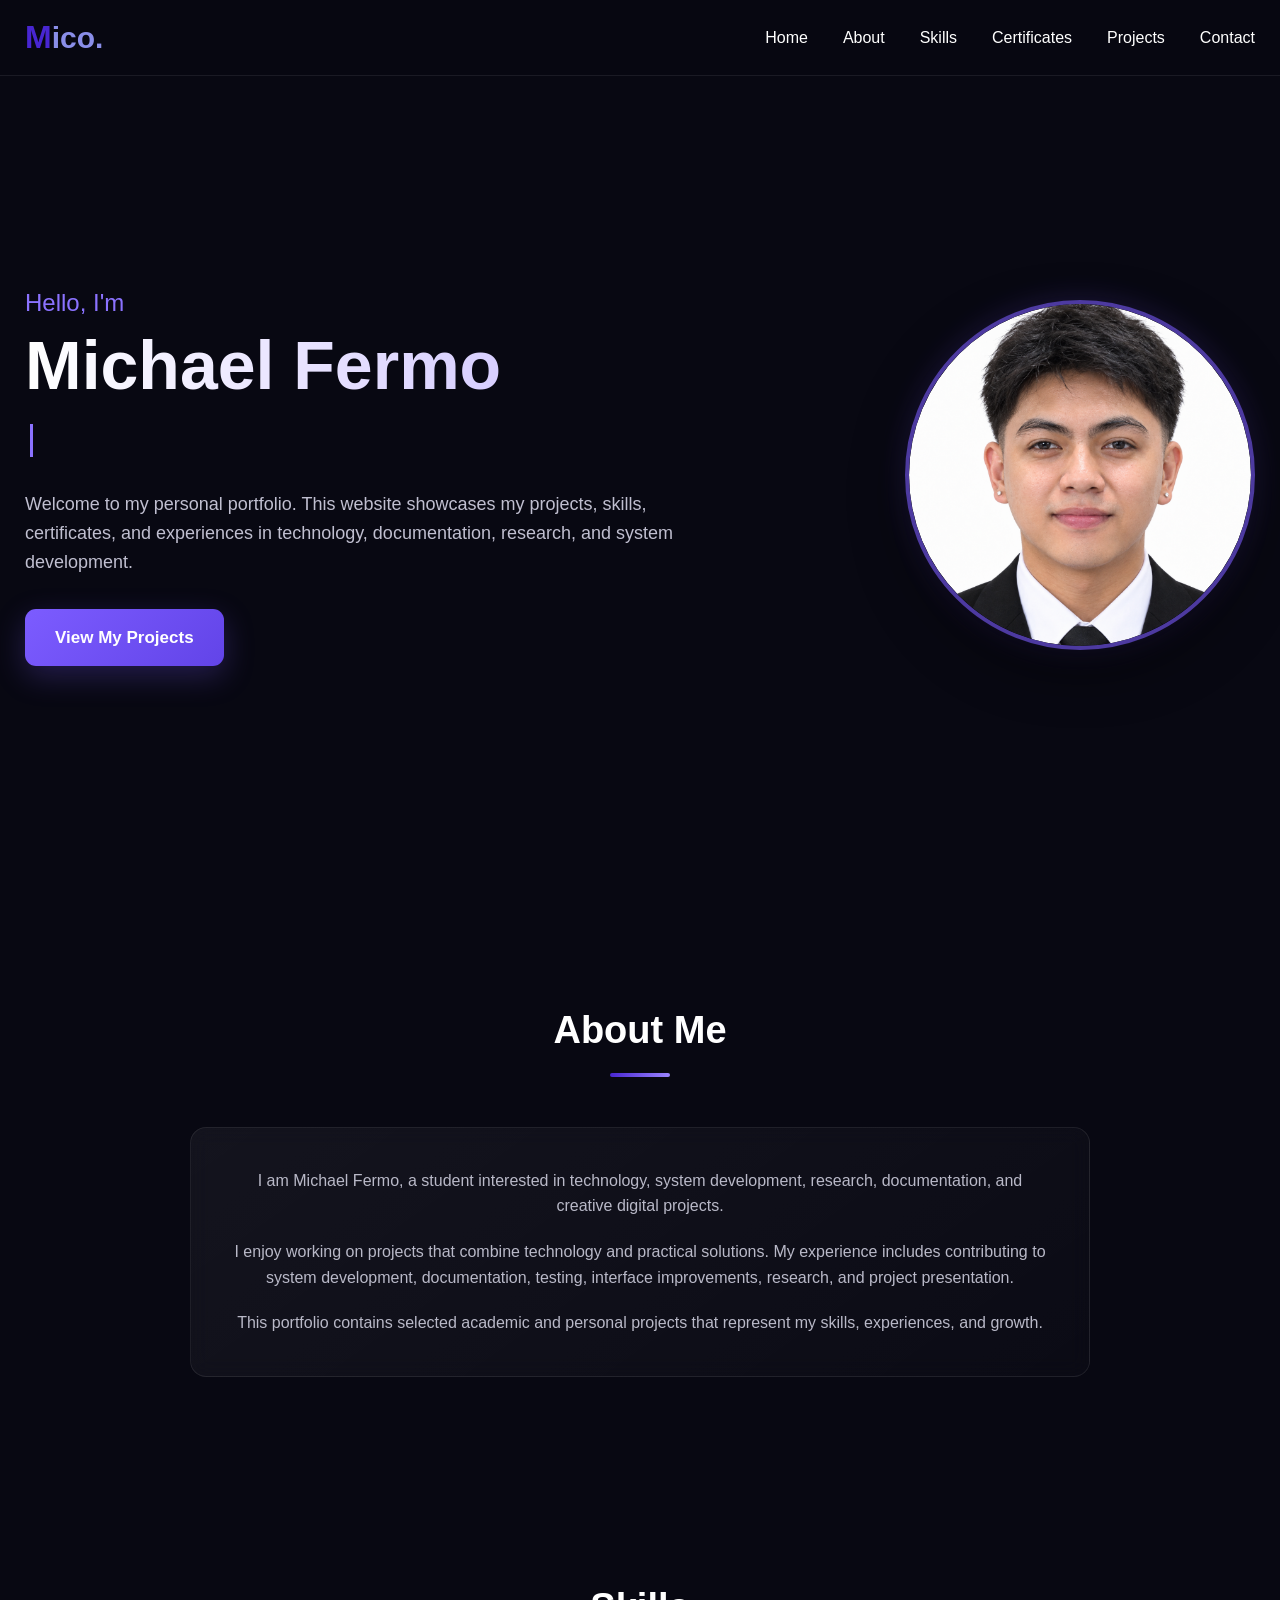
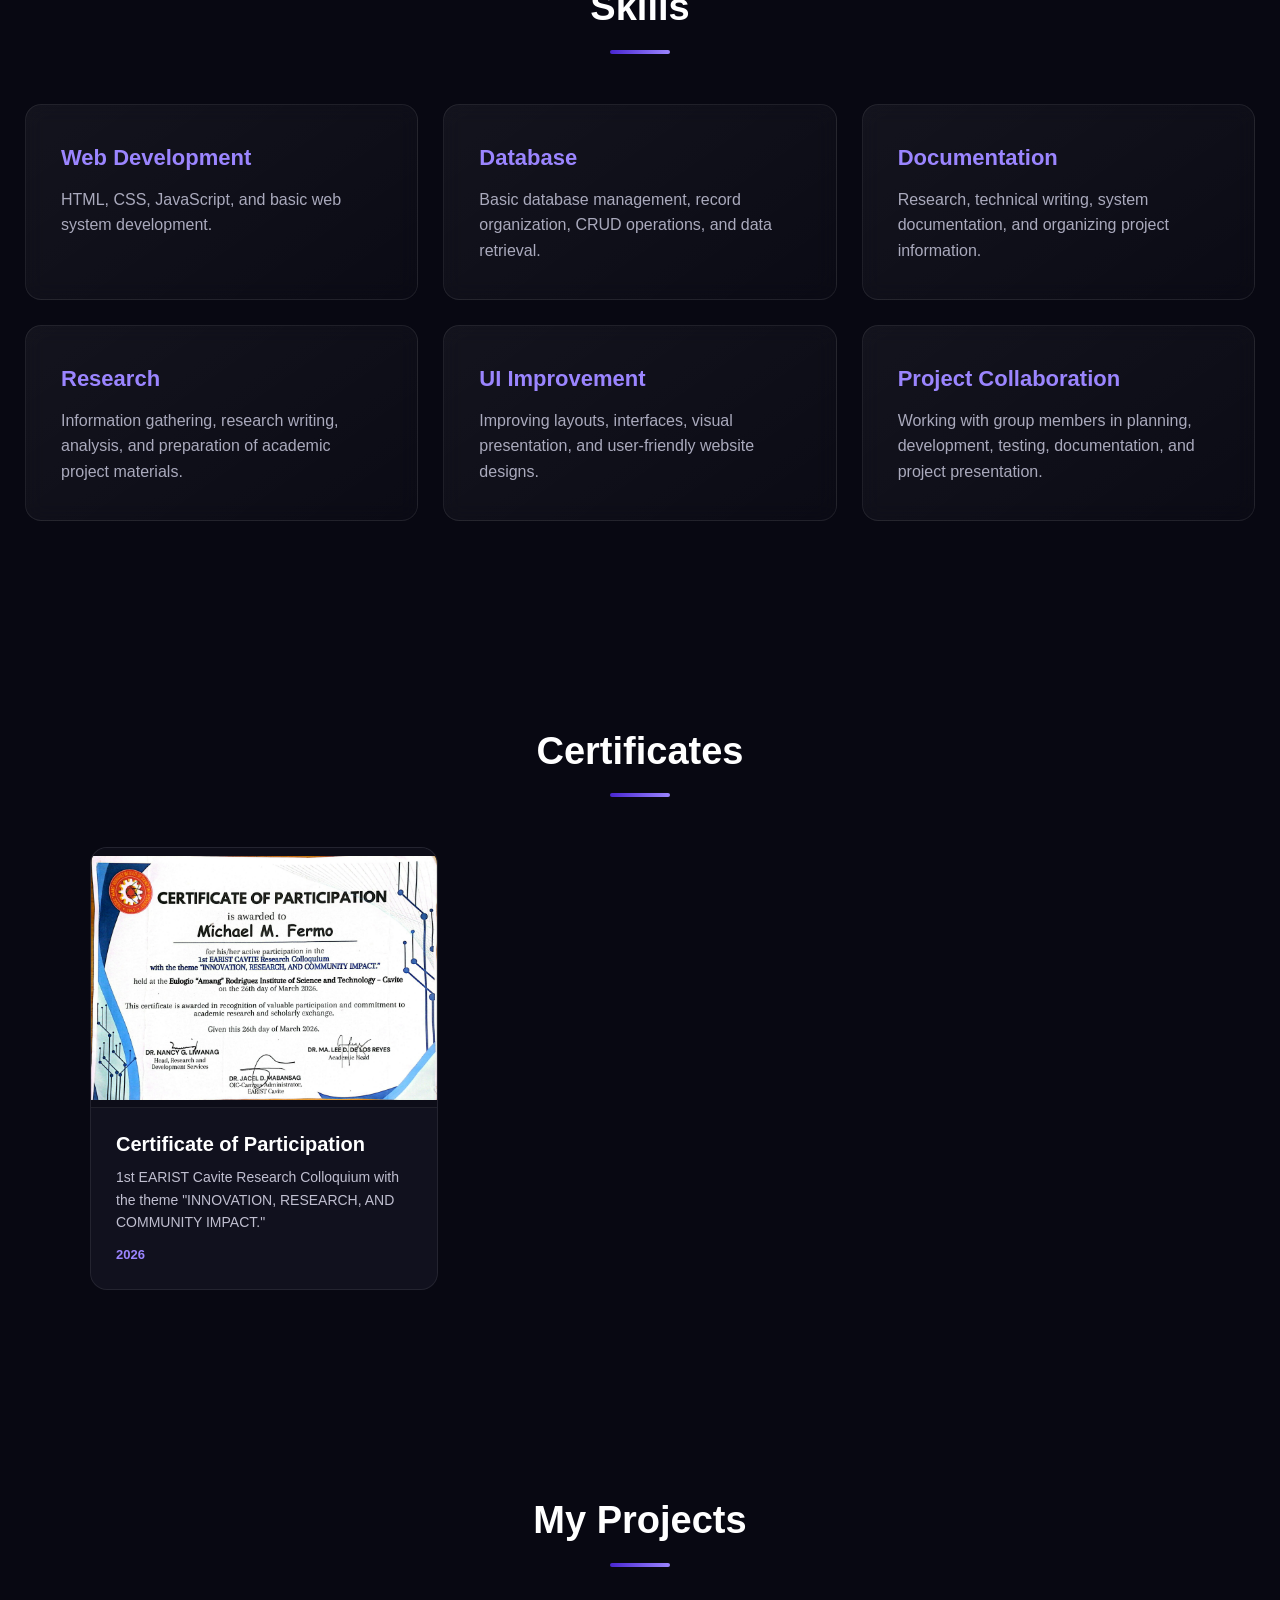
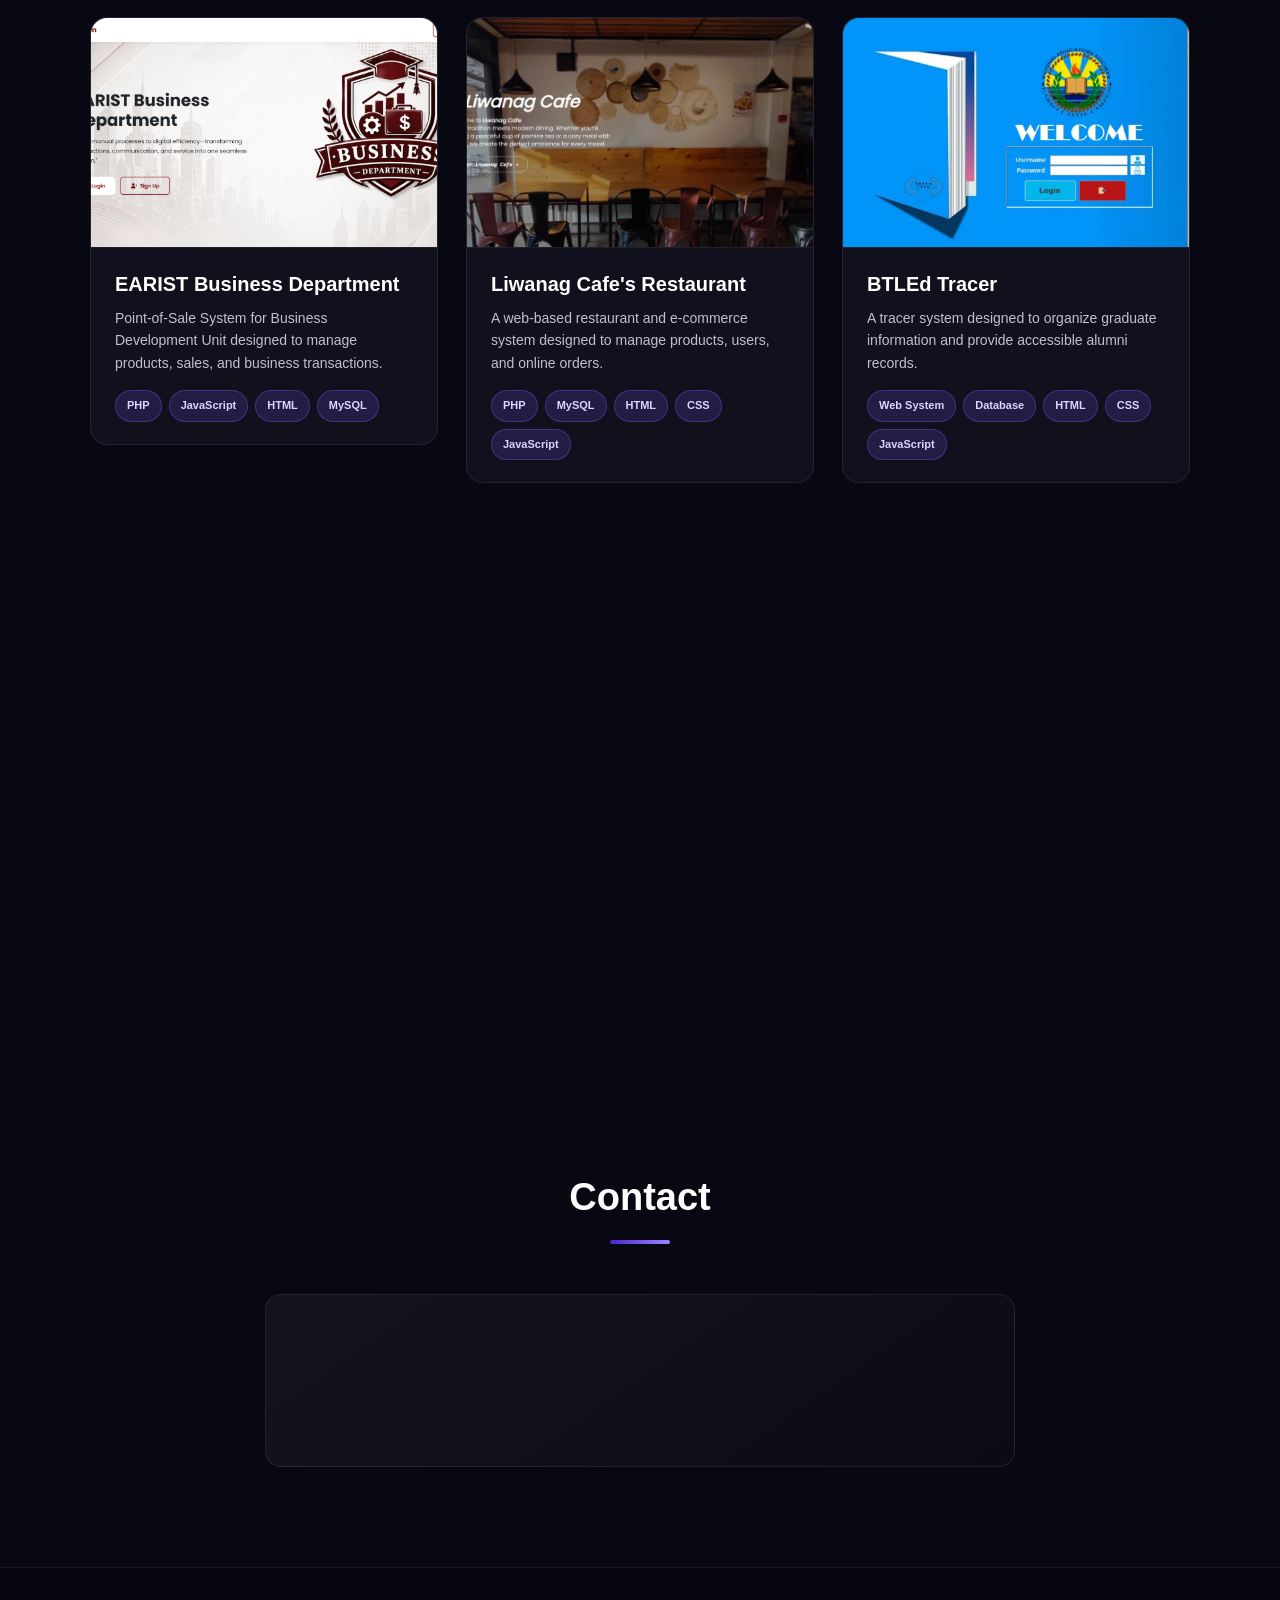
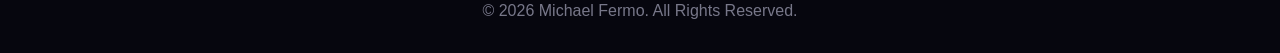
==== commit 5709204d: "Update portfolio styling" ====
--- a/index.html
+++ b/index.html
@@ -395,12 +395,16 @@
             through the following:
         </p>
 
-        <p>
-            Email:
-            <a href="mailto:michaelfermo8@gmail.com">
-                michaelfermo8@gmail.com
-            </a>
-        </p>
+        <p> 
+    Email: 
+    <a 
+    href="https://mail.google.com/mail/?view=cm&fs=1&to=michaelfermo8@gmail.com"
+    target="_blank"
+    rel="noopener"
+>
+    michaelfermo8@gmail.com
+</a>
+</p>
 
         <p>
             GitHub:
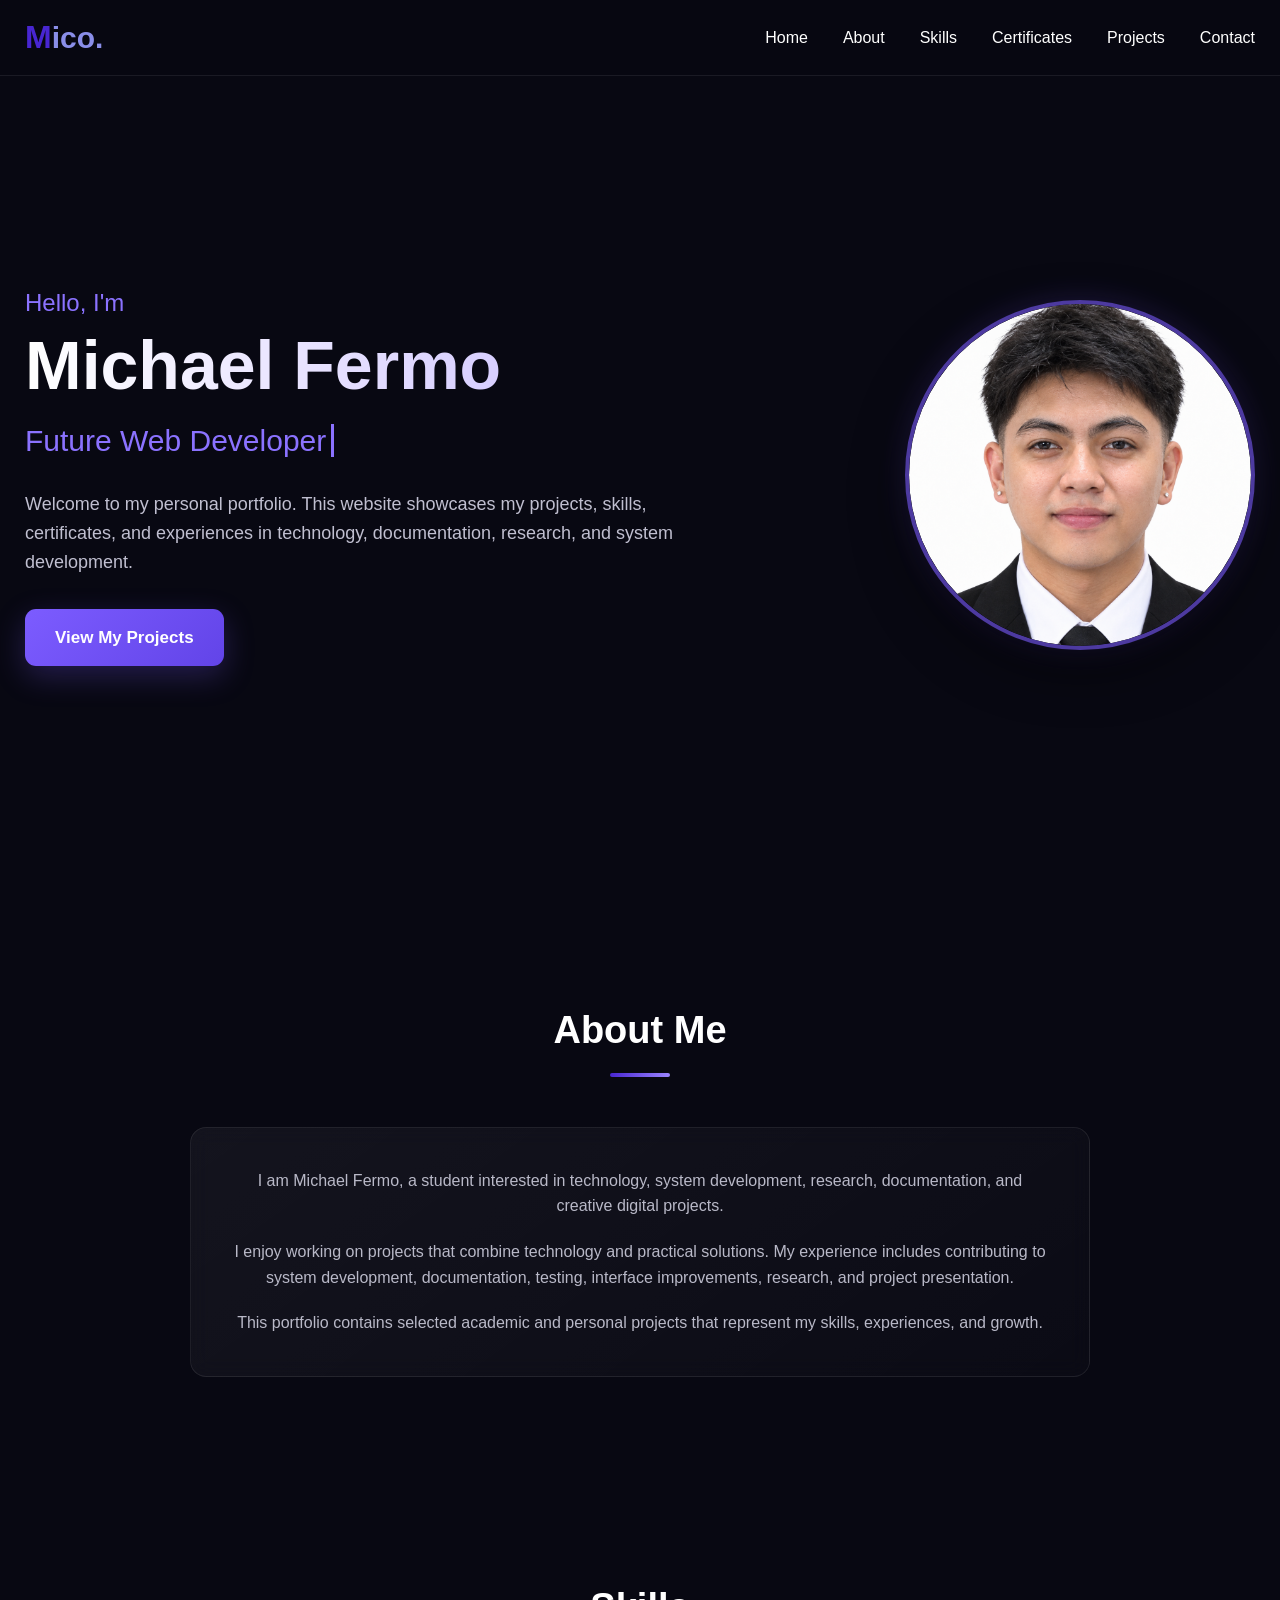
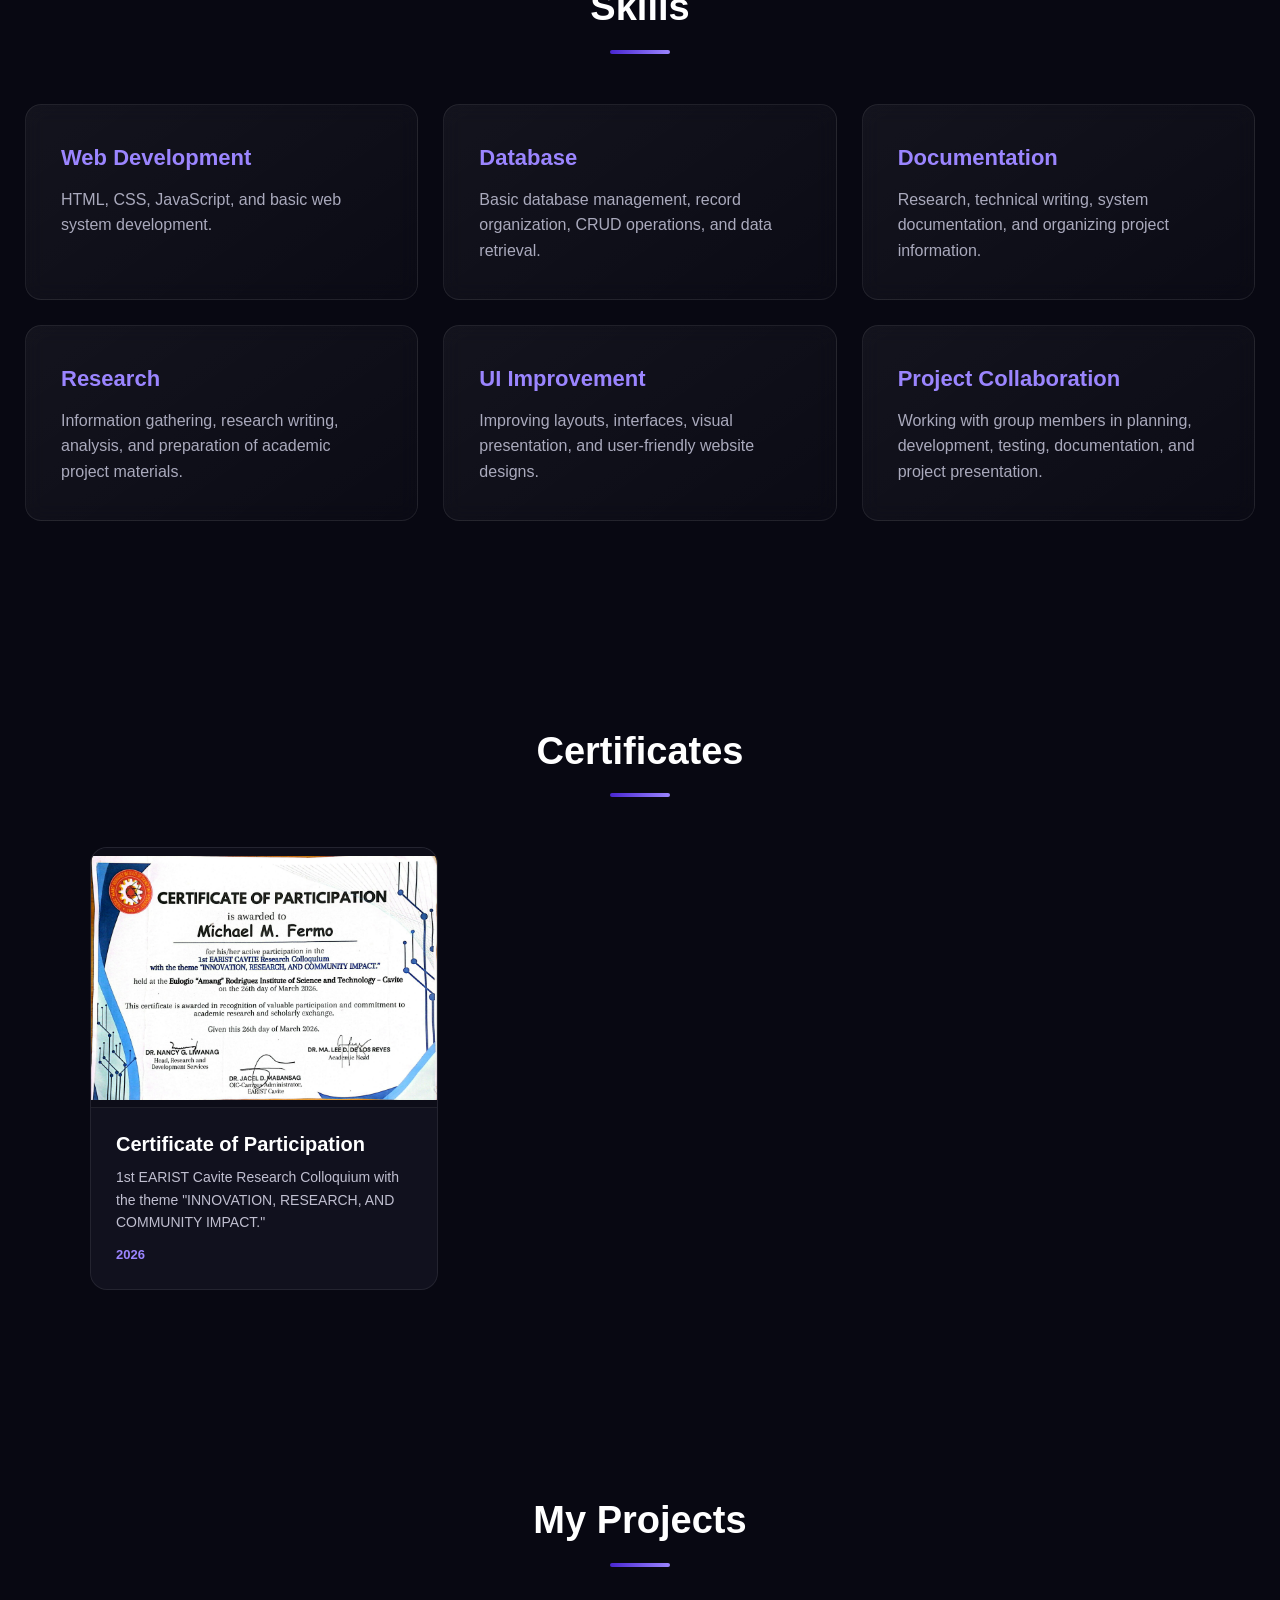
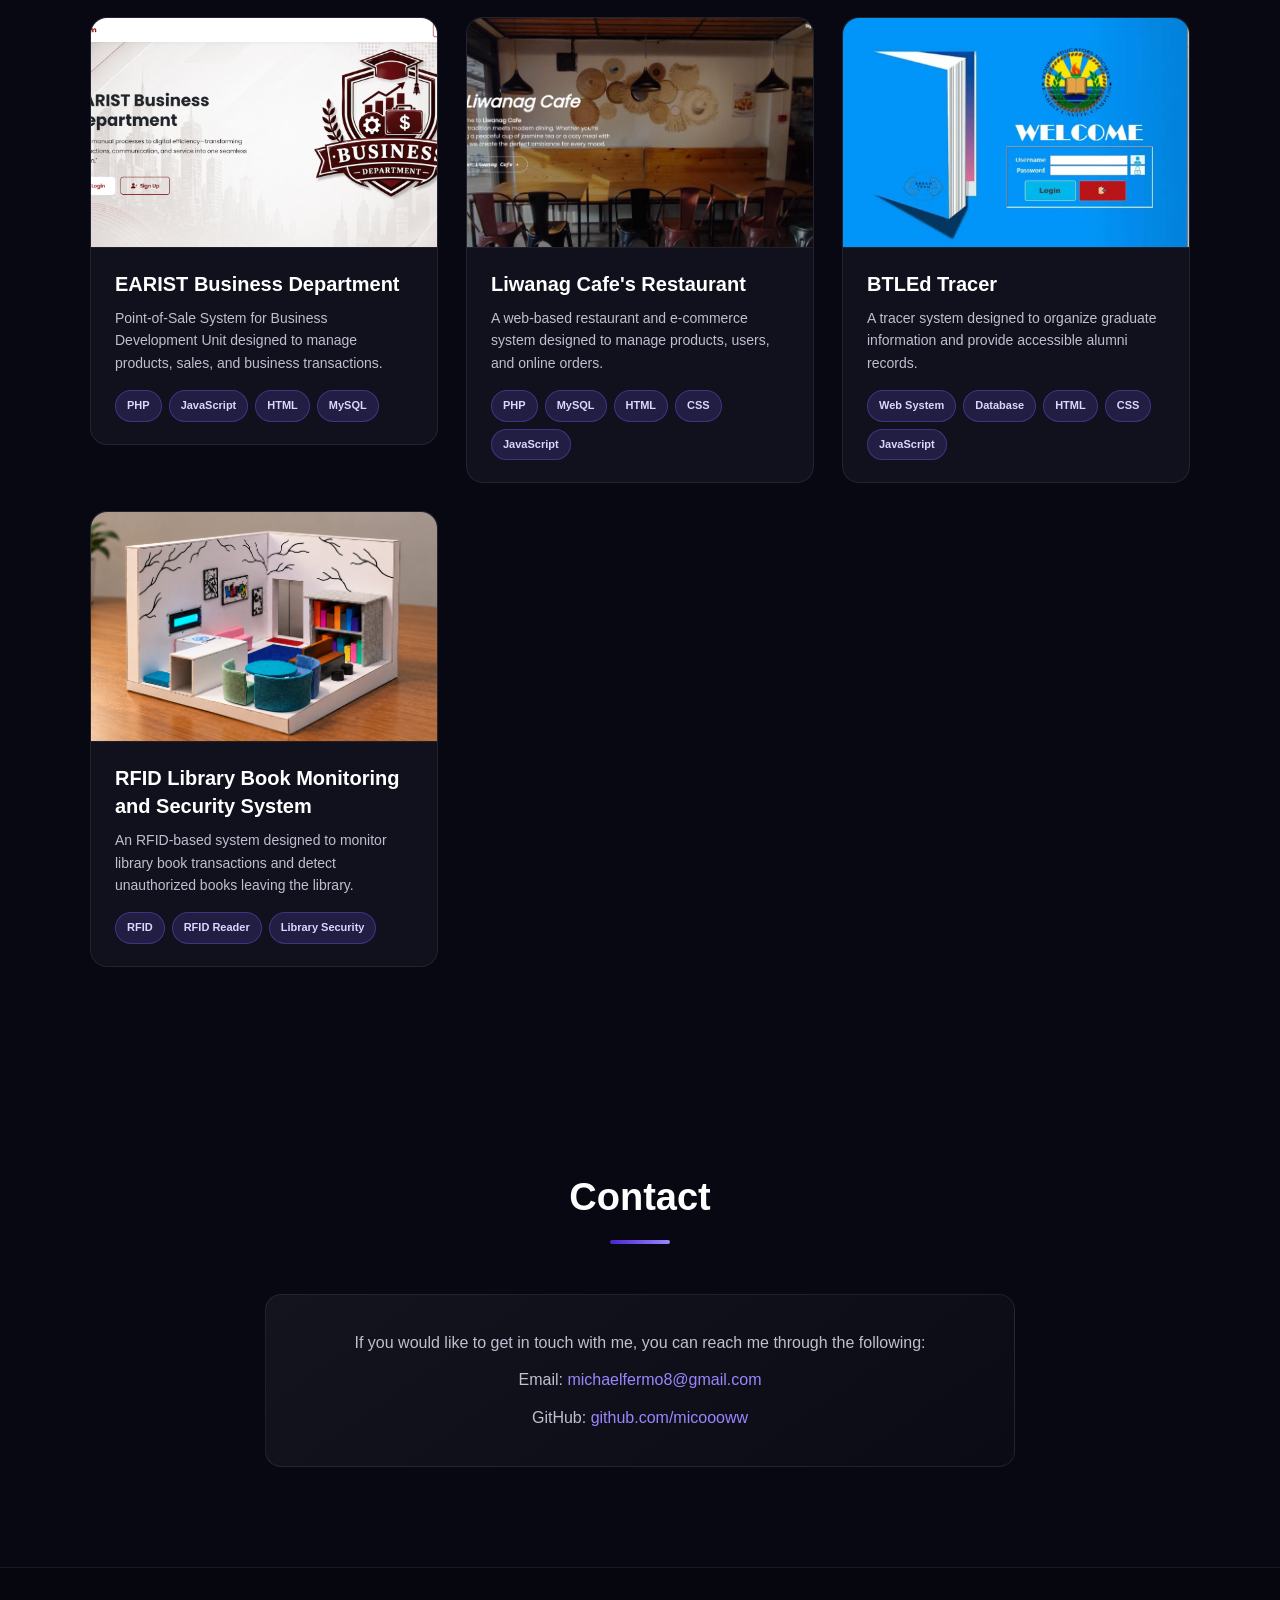
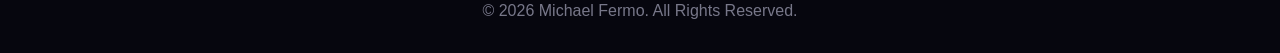
==== commit b8909a82: "Update portfolio styling" ====
--- a/index.html
+++ b/index.html
@@ -42,7 +42,7 @@
         <h1>Michael Fermo</h1>
 
         <div class="typing-text">
-            <span id="typing">Student</span>
+            <span id="typing">IT Student</span>
         </div>
 
         <p class="intro">
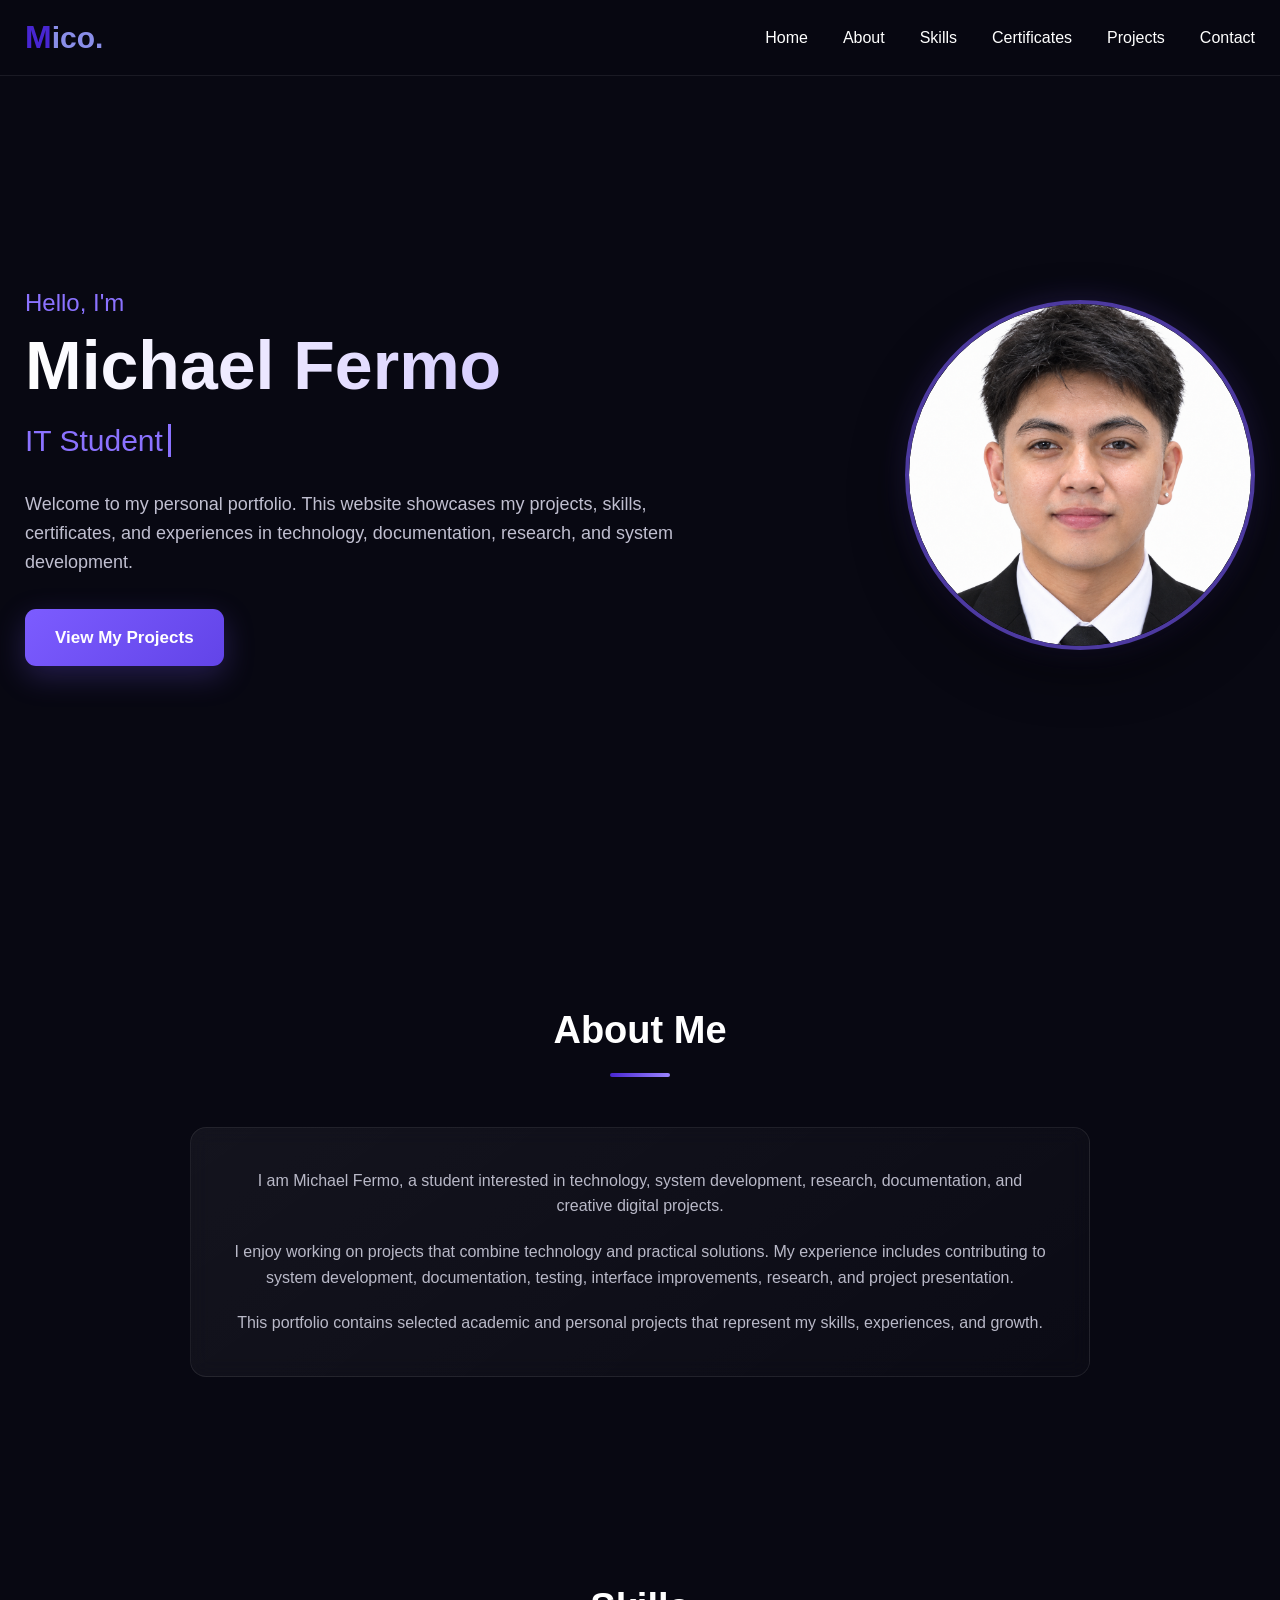
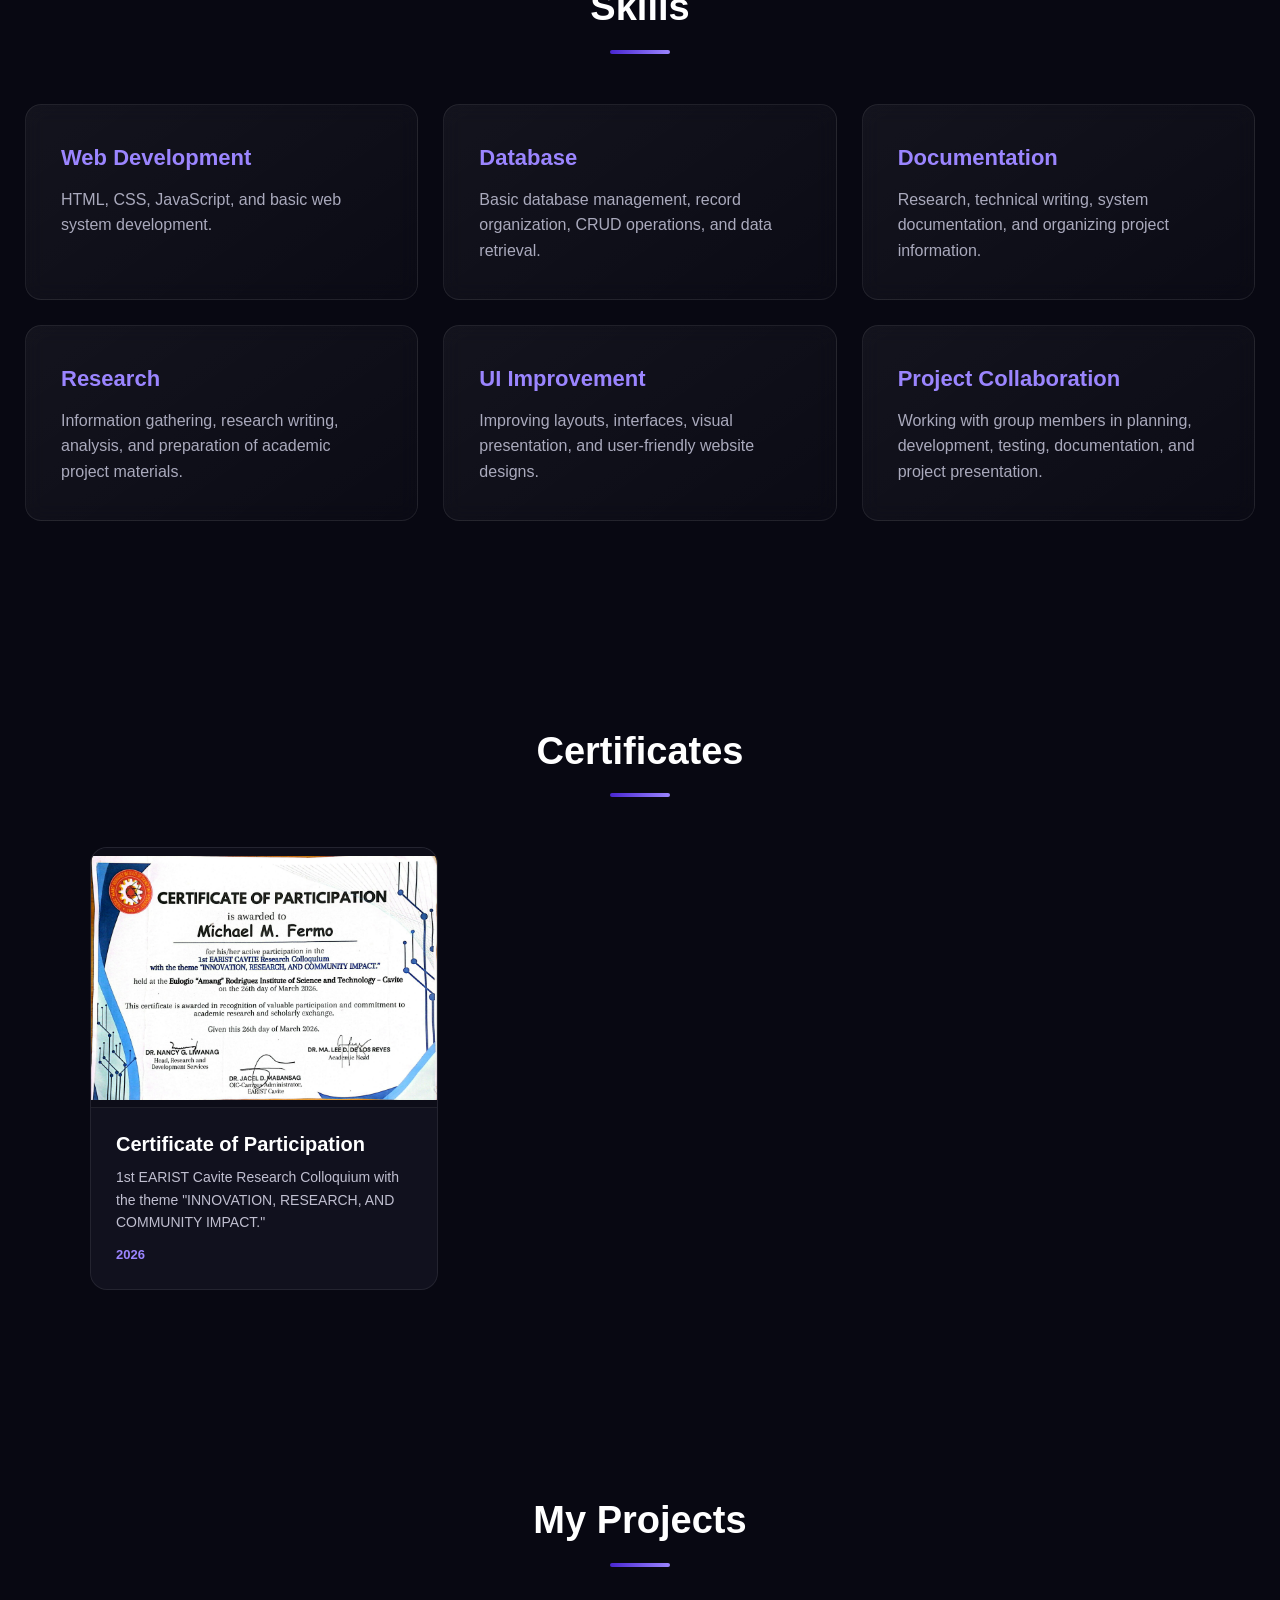
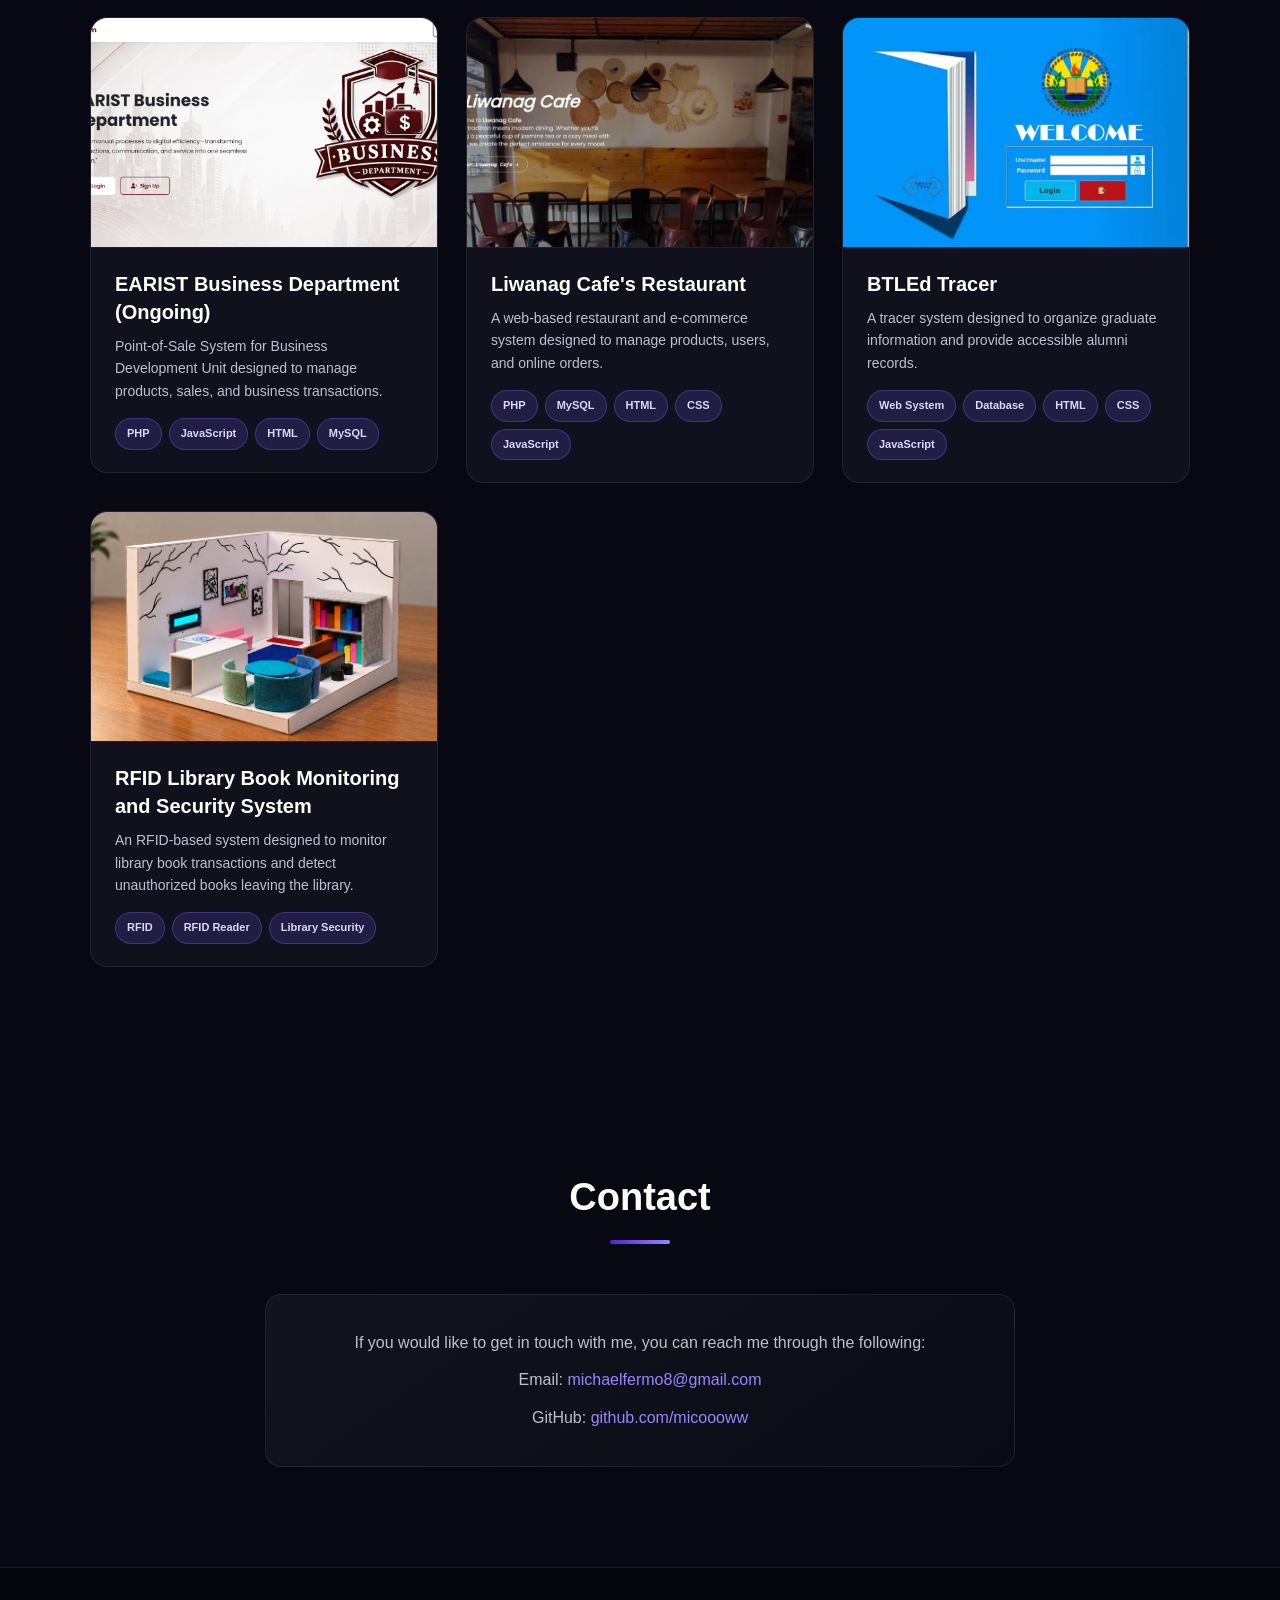
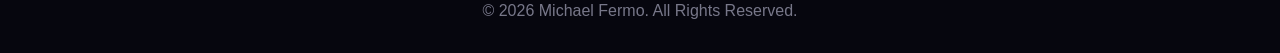
==== commit 0b28c143: "Update index" ====
--- a/index.html
+++ b/index.html
@@ -247,7 +247,7 @@
 
                 <div class="portfolio-project-info">
 
-                    <h3>EARIST Business Department</h3>
+                    <h3>EARIST Business Department (Ongoing)</h3>
 
                     <p>
                         Point-of-Sale System for Business Development Unit
--- a/style.css
+++ b/style.css
@@ -733,31 +733,37 @@
 
 
 /* =========================================
-   BACK BUTTON
+   BACK TO PROJECTS
+   CENTER BOTTOM + FOOTER SAFE
 ========================================= */
 
 .back-button {
-    position: relative;
-
-    display: inline-flex;
+    position: fixed !important;
+
+    left: 50% !important;
+
+    bottom: 25px !important;
+
+    transform: translateX(-50%) !important;
+
+    display: inline-flex !important;
 
     align-items: center;
+    justify-content: center;
 
     gap: 10px;
 
-    margin-bottom: 25px;
-
-    padding: 12px 20px;
-
-    color: white;
+    padding: 13px 22px;
+
+    color: white !important;
 
     background: linear-gradient(
         135deg,
         #7c5cff,
         #6244e8
-    );
-
-    text-decoration: none;
+    ) !important;
+
+    text-decoration: none !important;
 
     border-radius: 10px;
 
@@ -765,28 +771,42 @@
 
     font-weight: bold;
 
-    overflow: hidden;
+    z-index: 99999 !important;
 
     box-shadow:
-        0 8px 25px
-        rgba(124, 92, 255, 0.25);
+        0 8px 25px rgba(124, 92, 255, 0.35);
 
     transition:
+        top 0.25s ease,
+        bottom 0.25s ease,
         transform 0.3s ease,
-        box-shadow 0.3s ease,
-        gap 0.3s ease;
+        box-shadow 0.3s ease;
 }
 
 .back-button:hover {
-    transform: translateX(-5px);
-
-    gap: 15px;
+    transform:
+        translateX(-50%)
+        translateY(-4px) !important;
 
     box-shadow:
-        0 12px 35px
-        rgba(124, 92, 255, 0.5);
-}
-
+        0 12px 35px rgba(124, 92, 255, 0.55);
+}
+
+@media (max-width: 700px) {
+
+    .back-button {
+        padding: 11px 18px;
+        font-size: 13px;
+    }
+}
+
+@media (max-width: 400px) {
+
+    .back-button {
+        padding: 10px 15px;
+        font-size: 12px;
+    }
+}
 
 /* =========================================
    PROJECT DETAIL CARD
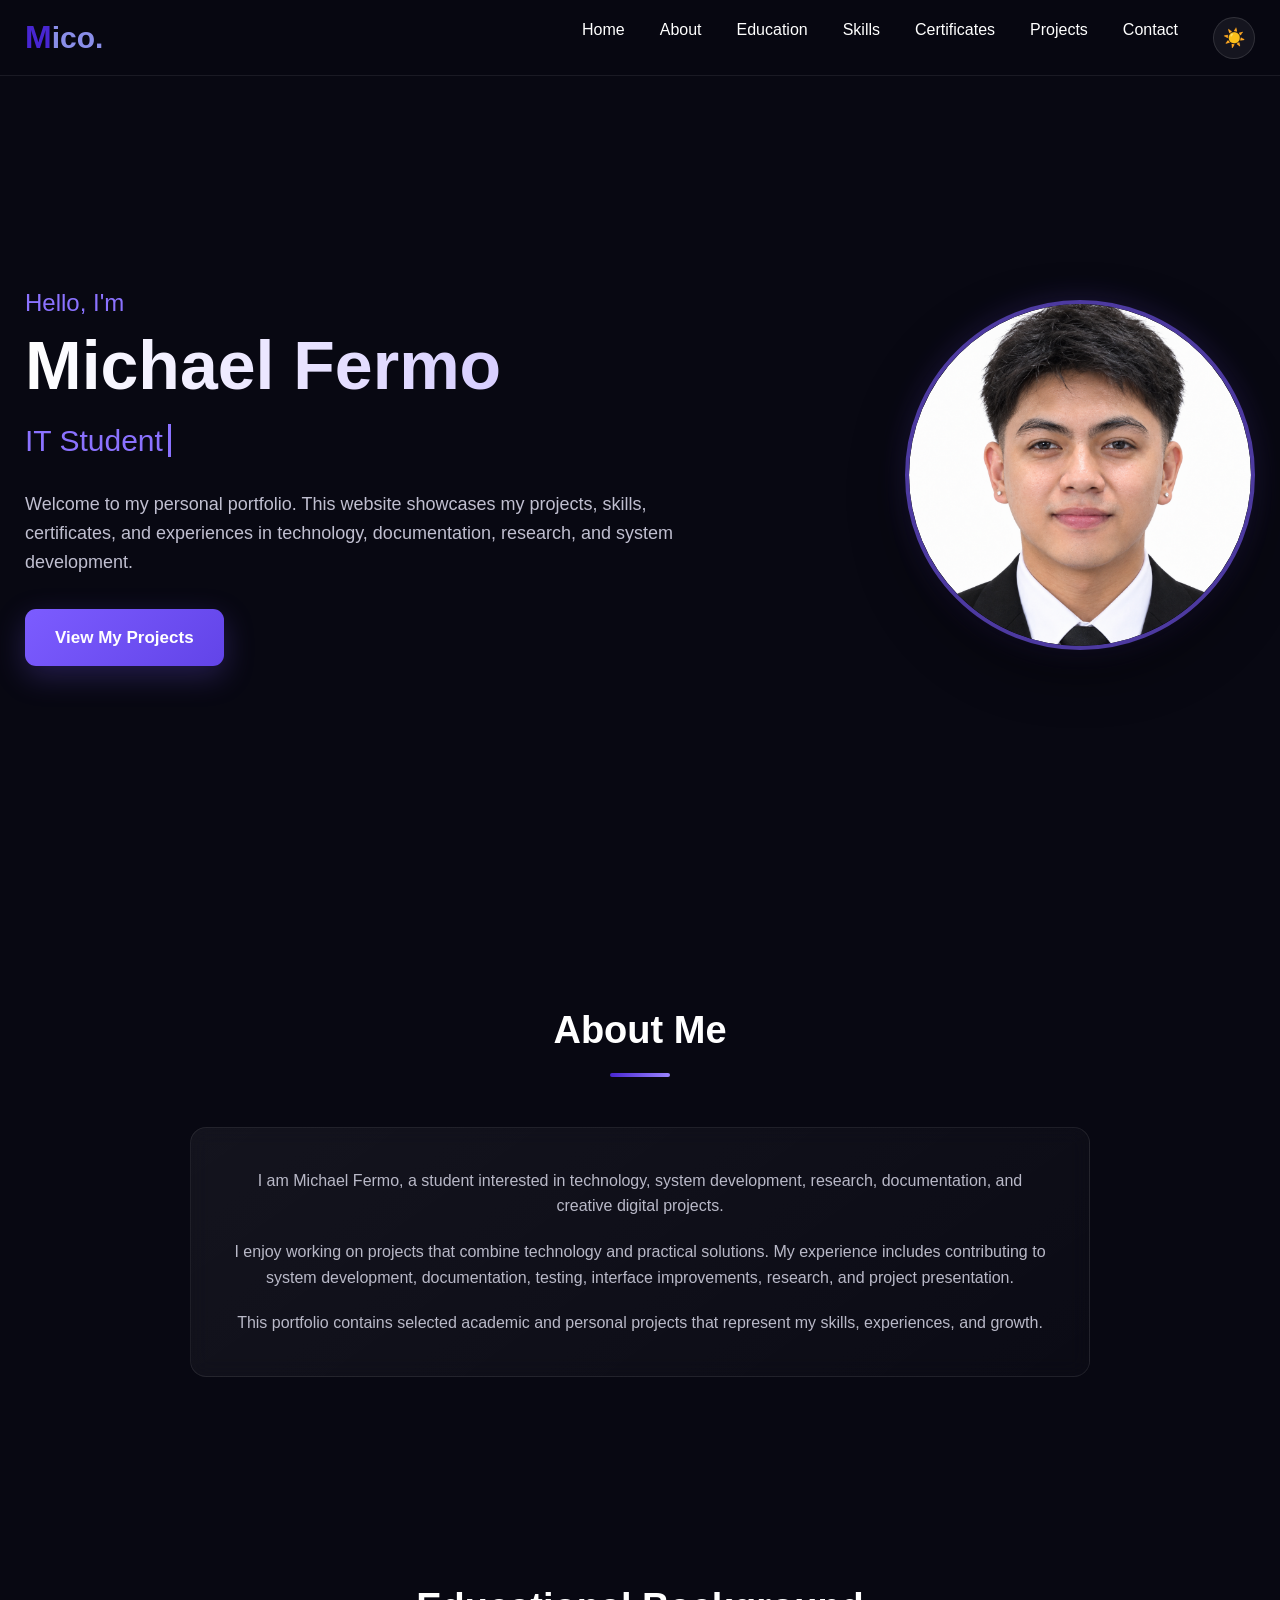
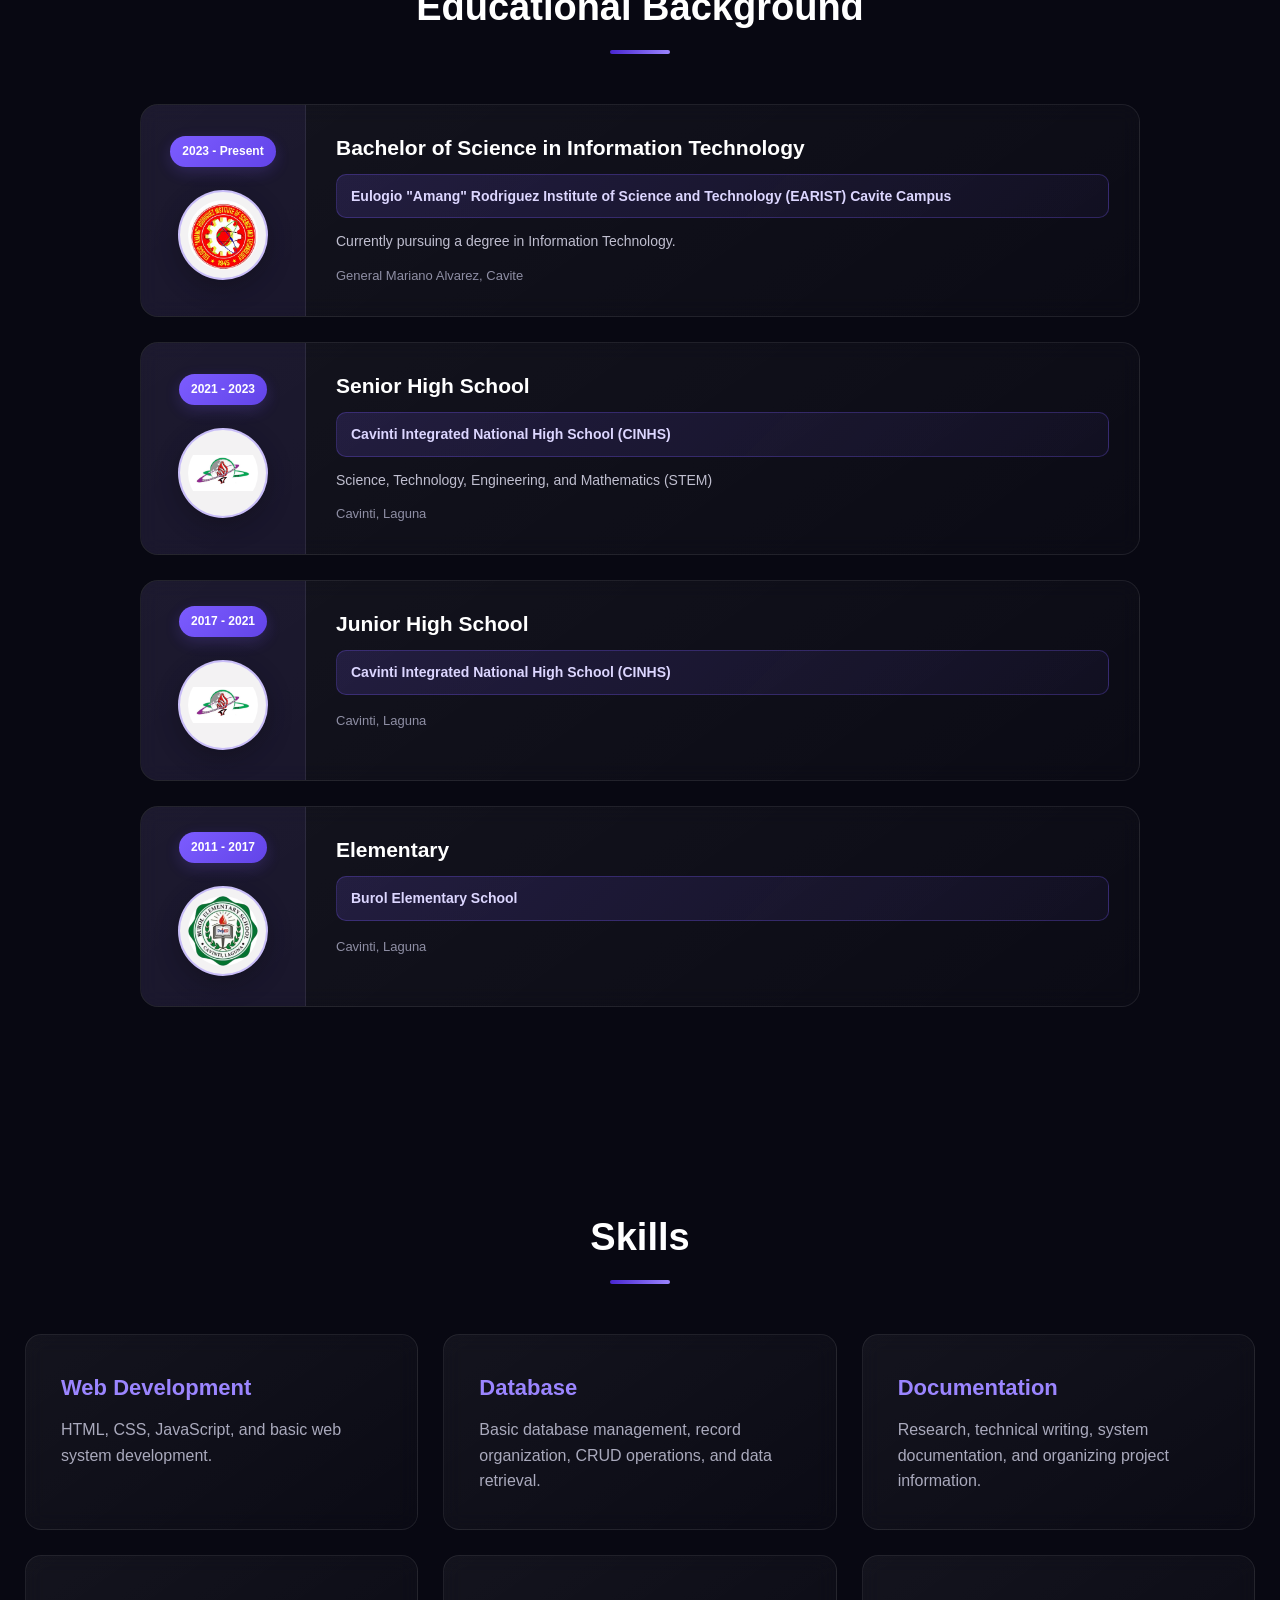
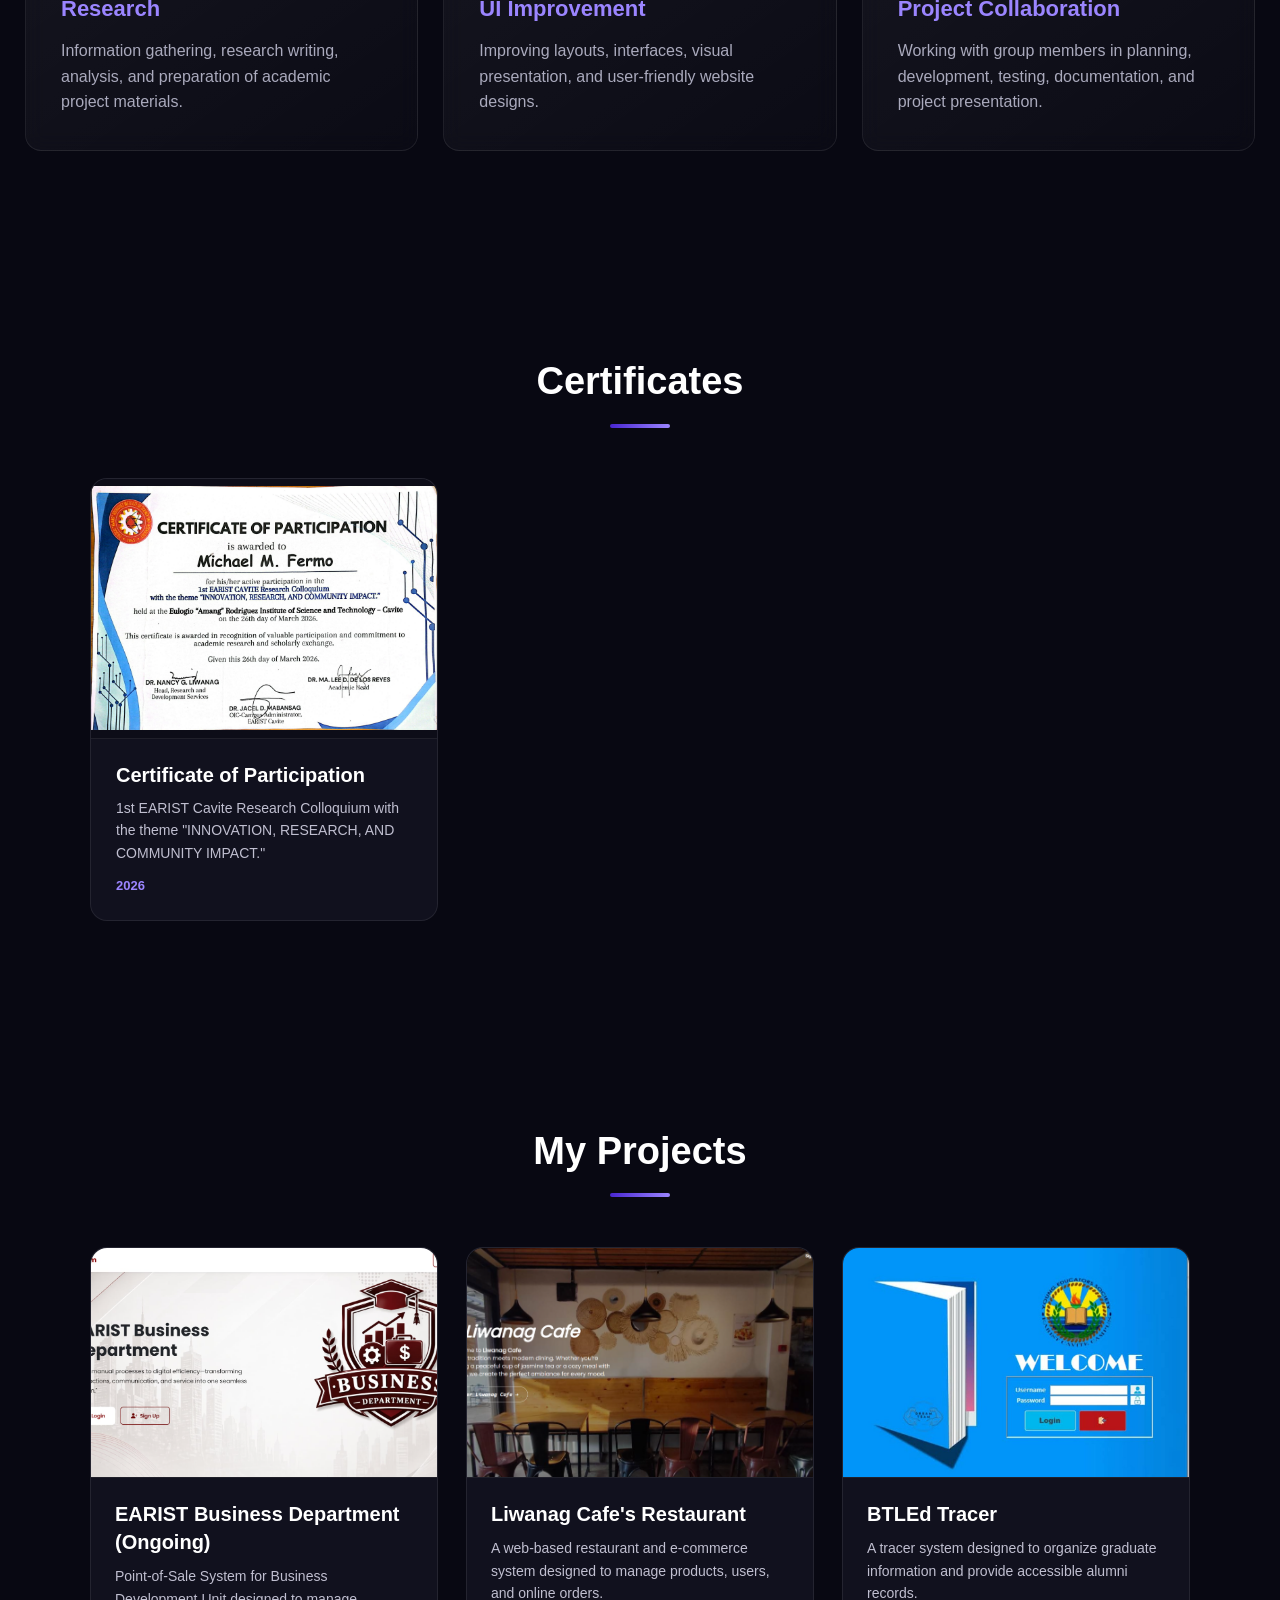
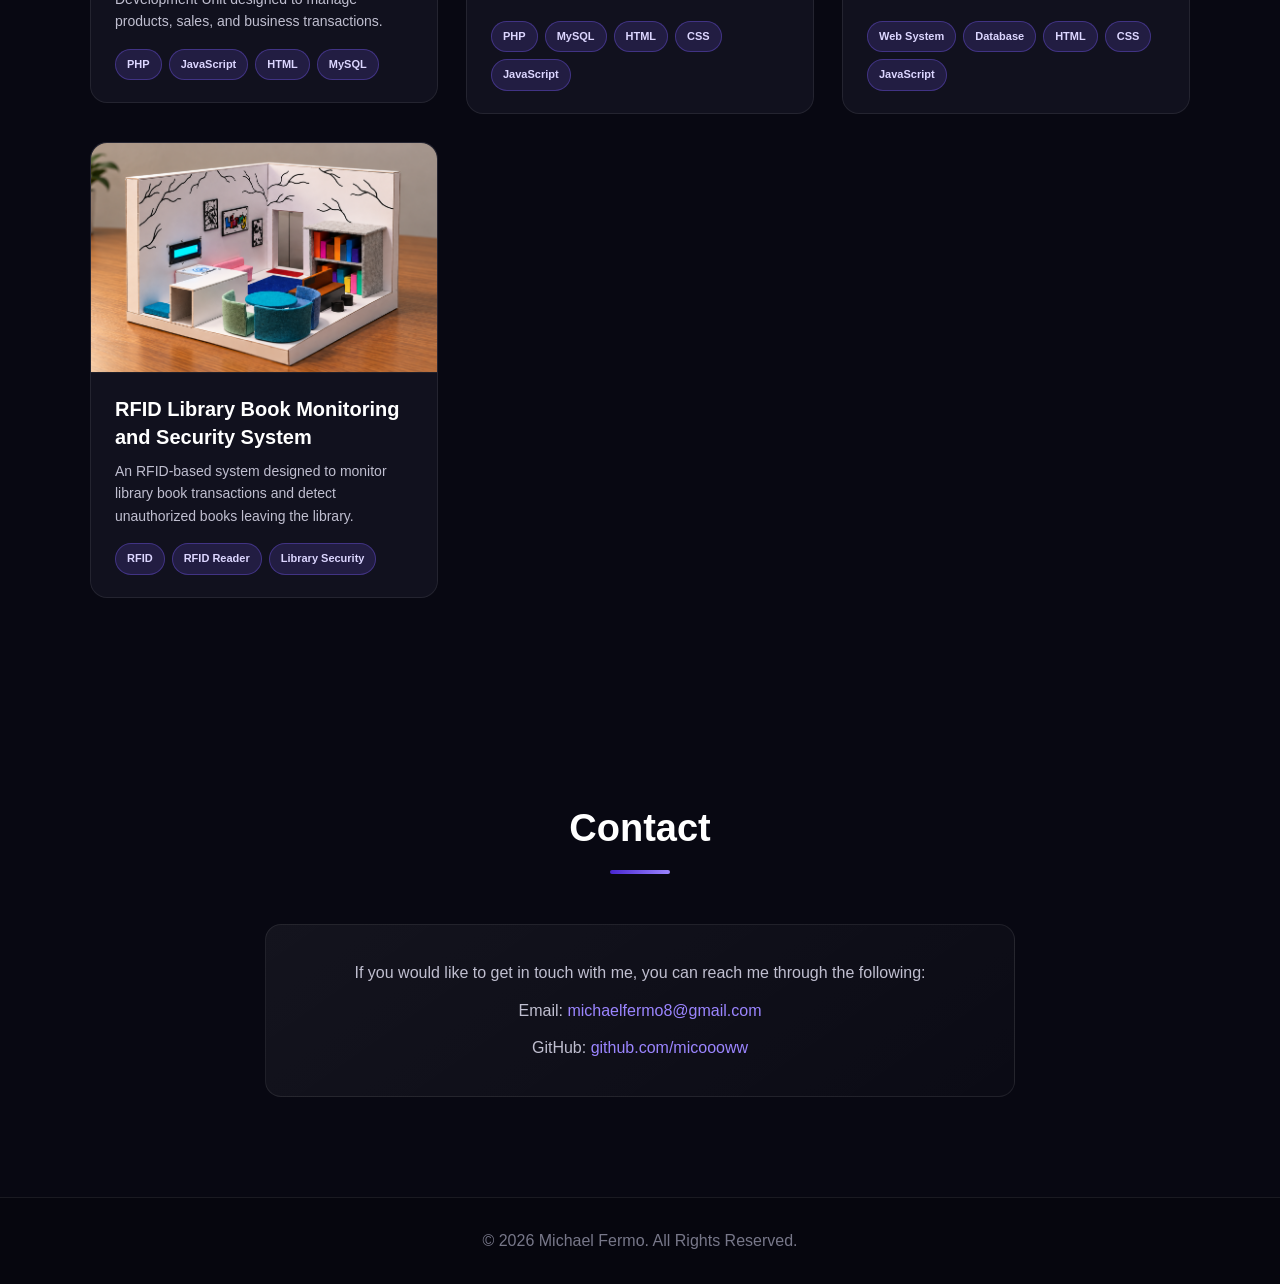
==== commit a871e095: "Update education background" ====
--- a/index.html
+++ b/index.html
@@ -20,10 +20,23 @@
         <ul>
             <li><a href="#home">Home</a></li>
             <li><a href="#about">About</a></li>
+            <li><a href="#education">Education</a></li>
             <li><a href="#skills">Skills</a></li>
             <li><a href="#certificates">Certificates</a></li>
             <li><a href="#projects">Projects</a></li>
             <li><a href="#contact">Contact</a></li>
+
+            <li>
+                <button
+                    id="theme-toggle"
+                    class="theme-toggle"
+                    type="button"
+                    aria-label="Switch to light mode"
+                    title="Switch to light mode"
+                >
+                    ☀️
+                </button>
+            </li>
         </ul>
     </nav>
 </header>
@@ -57,7 +70,6 @@
 
     </div>
 
-
     <div class="hero-image">
 
         <div class="photo-card" onclick="this.classList.toggle('flipped')">
@@ -110,6 +122,181 @@
                 This portfolio contains selected academic and personal
                 projects that represent my skills, experiences, and growth.
             </p>
+
+        </div>
+
+    </div>
+
+</section>
+
+
+<!-- =========================================
+     EDUCATIONAL BACKGROUND
+========================================= -->
+
+<section id="education">
+
+    <h2 class="section-title">
+        Educational Background
+    </h2>
+
+    <div class="education-container">
+
+        <!-- COLLEGE -->
+        <div class="education-card">
+
+            <div class="education-left">
+
+                <div class="education-year">
+                    2023 - Present
+                </div>
+
+                <div class="education-logo">
+                    <img
+                        src="earist.jpg"
+                        alt="EARIST Logo"
+                    >
+                </div>
+
+            </div>
+
+            <div class="education-content">
+
+                <h3>
+                    Bachelor of Science in Information Technology
+                </h3>
+
+                <div class="school-name">
+                    Eulogio "Amang" Rodriguez Institute
+                    of Science and Technology (EARIST)
+                    Cavite Campus
+                </div>
+
+                <p>
+                    Currently pursuing a degree in Information Technology.
+                </p>
+
+                <span class="education-location">
+                    General Mariano Alvarez, Cavite
+                </span>
+
+            </div>
+
+        </div>
+
+
+        <!-- SENIOR HIGH SCHOOL -->
+        <div class="education-card">
+
+            <div class="education-left">
+
+                <div class="education-year">
+                    2021 - 2023
+                </div>
+
+                <div class="education-logo">
+                    <img
+                        src="cinhs.jpg"
+                        alt="CINHS Logo"
+                    >
+                </div>
+
+            </div>
+
+            <div class="education-content">
+
+                <h3>
+                    Senior High School
+                </h3>
+
+                <div class="school-name">
+                    Cavinti Integrated National High School (CINHS)
+                </div>
+
+                <p>
+                    Science, Technology, Engineering, and Mathematics
+                    (STEM)
+                </p>
+
+                <span class="education-location">
+                    Cavinti, Laguna
+                </span>
+
+            </div>
+
+        </div>
+
+
+        <!-- JUNIOR HIGH SCHOOL -->
+        <div class="education-card">
+
+            <div class="education-left">
+
+                <div class="education-year">
+                    2017 - 2021
+                </div>
+
+                <div class="education-logo">
+                    <img
+                        src="cinhs.jpg"
+                        alt="CINHS Logo"
+                    >
+                </div>
+
+            </div>
+
+            <div class="education-content">
+
+                <h3>
+                    Junior High School
+                </h3>
+
+                <div class="school-name">
+                    Cavinti Integrated National High School (CINHS)
+                </div>
+
+                <span class="education-location">
+                    Cavinti, Laguna
+                </span>
+
+            </div>
+
+        </div>
+
+
+        <!-- ELEMENTARY -->
+        <div class="education-card">
+
+            <div class="education-left">
+
+                <div class="education-year">
+                    2011 - 2017
+                </div>
+
+                <div class="education-logo">
+                    <img
+                        src="burol.jpg"
+                        alt="Burol Elementary School Logo"
+                    >
+                </div>
+
+            </div>
+
+            <div class="education-content">
+
+                <h3>
+                    Elementary
+                </h3>
+
+                <div class="school-name">
+                    Burol Elementary School
+                </div>
+
+                <span class="education-location">
+                    Cavinti, Laguna
+                </span>
+
+            </div>
 
         </div>
 
@@ -355,7 +542,9 @@
 
                 <div class="portfolio-project-info">
 
-                    <h3>RFID Library Book Monitoring and Security System</h3>
+                    <h3>
+                        RFID Library Book Monitoring and Security System
+                    </h3>
 
                     <p>
                         An RFID-based system designed to monitor library book
@@ -395,20 +584,24 @@
             through the following:
         </p>
 
-        <p> 
-    Email: 
-    <a 
-    href="https://mail.google.com/mail/?view=cm&fs=1&to=michaelfermo8@gmail.com"
-    target="_blank"
-    rel="noopener"
->
-    michaelfermo8@gmail.com
-</a>
-</p>
+        <p>
+            Email:
+            <a
+                href="https://mail.google.com/mail/?view=cm&fs=1&to=michaelfermo8@gmail.com"
+                target="_blank"
+                rel="noopener"
+            >
+                michaelfermo8@gmail.com
+            </a>
+        </p>
 
         <p>
             GitHub:
-            <a href="https://github.com/micoooww" target="_blank" rel="noopener">
+            <a
+                href="https://github.com/micoooww"
+                target="_blank"
+                rel="noopener"
+            >
                 github.com/micoooww
             </a>
         </p>
--- a/style.css
+++ b/style.css
@@ -451,6 +451,236 @@
 
 .about-text p:last-child {
     margin-bottom: 0;
+}
+
+
+
+
+/* =========================================
+   EDUCATIONAL BACKGROUND
+========================================= */
+
+#education {
+    text-align: center;
+}
+
+.education-container {
+    max-width: 1000px;
+    margin: auto;
+
+    display: flex;
+    flex-direction: column;
+    gap: 25px;
+}
+
+.education-card {
+    display: flex;
+    align-items: stretch;
+
+    text-align: left;
+
+    border-radius: 18px;
+
+    border:
+        1px solid rgba(255, 255, 255, 0.08);
+
+    background: linear-gradient(
+        145deg,
+        rgba(255, 255, 255, 0.05),
+        rgba(255, 255, 255, 0.015)
+    );
+
+    backdrop-filter: blur(10px);
+
+    overflow: hidden;
+
+    transition:
+        transform 0.35s ease,
+        border-color 0.35s ease,
+        box-shadow 0.35s ease;
+}
+
+.education-card:hover {
+    transform: translateY(-7px);
+
+    border-color:
+        rgba(124, 92, 255, 0.45);
+
+    box-shadow:
+        0 20px 40px rgba(0, 0, 0, 0.35);
+}
+
+
+/* =========================================
+   LEFT SIDE - YEAR + LOGO
+========================================= */
+
+.education-left {
+    width: 165px;
+    min-width: 165px;
+
+    display: flex;
+    flex-direction: column;
+
+    align-items: center;
+    justify-content: center;
+
+    gap: 18px;
+
+    padding: 25px 15px;
+
+    background:
+        rgba(124, 92, 255, 0.08);
+
+    border-right:
+        1px solid rgba(255, 255, 255, 0.08);
+}
+
+
+/* =========================================
+   EDUCATION YEAR
+========================================= */
+
+.education-year {
+    display: inline-block;
+
+    padding: 6px 12px;
+
+    border-radius: 20px;
+
+    color: white;
+
+    font-size: 12px;
+
+    font-weight: bold;
+
+    text-align: center;
+
+    background:
+        linear-gradient(
+            135deg,
+            #7c5cff,
+            #6244e8
+        );
+
+    box-shadow:
+        0 5px 15px rgba(124, 92, 255, 0.2);
+}
+
+
+/* =========================================
+   EDUCATION LOGO
+========================================= */
+
+.education-logo {
+    width: 100px;
+    height: 100px;
+
+    display: flex;
+    align-items: center;
+    justify-content: center;
+}
+
+.education-logo img {
+    width: 90px;
+    height: 90px;
+
+    display: block;
+
+    object-fit: contain;
+    object-position: center;
+
+    padding: 8px;
+
+    background:
+        rgba(255, 255, 255, 0.95);
+
+    border-radius: 50%;
+
+    border:
+        2px solid rgba(124, 92, 255, 0.35);
+
+    box-shadow:
+        0 8px 25px rgba(0, 0, 0, 0.25);
+
+    transition:
+        transform 0.35s ease;
+}
+
+.education-card:hover
+.education-logo img {
+    transform: scale(1.08);
+}
+
+
+/* =========================================
+   EDUCATION CONTENT
+========================================= */
+
+.education-content {
+    flex: 1;
+
+    padding: 28px 30px;
+}
+
+.education-content h3 {
+    color: white;
+
+    font-size: 21px;
+
+    line-height: 1.4;
+
+    margin-bottom: 12px;
+}
+
+
+/* =========================================
+   SCHOOL NAME
+========================================= */
+
+.school-name {
+    display: block;
+
+    margin-bottom: 12px;
+
+    padding: 10px 14px;
+
+    border-radius: 10px;
+
+    color: #dcd6ff;
+
+    font-size: 14px;
+
+    font-weight: 600;
+
+    line-height: 1.6;
+
+    background:
+        linear-gradient(
+            135deg,
+            rgba(124, 92, 255, 0.16),
+            rgba(124, 92, 255, 0.05)
+        );
+
+    border:
+        1px solid rgba(124, 92, 255, 0.28);
+}
+
+.education-content p {
+    color: #c0bfd0;
+
+    font-size: 14px;
+
+    line-height: 1.7;
+
+    margin-bottom: 8px;
+}
+
+.education-location {
+    color: #8f8fa5;
+
+    font-size: 13px;
+    font-weight: 500;
 }
 
 
@@ -1387,4 +1617,308 @@
     .detail-image {
         height: 210px;
     }
-}+}
+
+/* =========================================
+   THEME TOGGLE
+========================================= */
+
+.theme-toggle {
+    width: 42px;
+    height: 42px;
+
+    display: flex;
+    align-items: center;
+    justify-content: center;
+
+    border: 1px solid rgba(255, 255, 255, 0.12);
+
+    border-radius: 50%;
+
+    background: rgba(255, 255, 255, 0.06);
+
+    color: white;
+
+    font-size: 18px;
+
+    line-height: 1;
+
+    cursor: pointer;
+
+    transition:
+        transform 0.3s ease,
+        background 0.3s ease,
+        border-color 0.3s ease;
+}
+
+.theme-toggle:hover {
+    transform: rotate(20deg) scale(1.08);
+
+    background: rgba(124, 92, 255, 0.2);
+
+    border-color: rgba(124, 92, 255, 0.5);
+}
+
+
+/* =========================================
+   LIGHT MODE
+========================================= */
+
+body.light-mode {
+    background: #f5f5fa;
+    color: #222;
+}
+
+body.light-mode header {
+    background: rgba(255, 255, 255, 0.94);
+    border-bottom: 1px solid rgba(0, 0, 0, 0.08);
+}
+
+body.light-mode .logo {
+    color: #6255c7;
+}
+
+body.light-mode .logo span {
+    color: #4826d1;
+}
+
+body.light-mode nav ul li a {
+    color: #222;
+}
+
+body.light-mode nav ul li a:hover {
+    color: #6244e8;
+}
+
+body.light-mode .hero-text h1 {
+    background: linear-gradient(
+        90deg,
+        #222,
+        #6244e8
+    );
+
+    -webkit-background-clip: text;
+    background-clip: text;
+    -webkit-text-fill-color: transparent;
+}
+
+body.light-mode .hello,
+body.light-mode .typing-text {
+    color: #6244e8;
+}
+
+body.light-mode .intro {
+    color: #555;
+}
+
+body.light-mode .section-title {
+    color: #222;
+}
+
+body.light-mode .about-text {
+    background: linear-gradient(
+        145deg,
+        rgba(255, 255, 255, 0.95),
+        rgba(245, 245, 250, 0.95)
+    );
+
+    border-color: rgba(0, 0, 0, 0.08);
+}
+
+body.light-mode .about-text p {
+    color: #555;
+}
+
+body.light-mode .skill {
+    background: linear-gradient(
+        145deg,
+        #ffffff,
+        #f5f5fa
+    );
+
+    border-color: rgba(0, 0, 0, 0.08);
+}
+
+body.light-mode .skill p {
+    color: #555;
+}
+
+body.light-mode .education-card {
+    background: linear-gradient(
+        145deg,
+        #ffffff,
+        #f5f5fa
+    );
+
+    border-color: rgba(0, 0, 0, 0.08);
+}
+
+body.light-mode .education-left {
+    background: rgba(124, 92, 255, 0.08);
+    border-right-color: rgba(0, 0, 0, 0.08);
+}
+
+body.light-mode .education-content h3 {
+    color: #222;
+}
+
+body.light-mode .education-content p {
+    color: #555;
+}
+
+body.light-mode .education-location {
+    color: #777;
+}
+
+body.light-mode .school-name {
+    color: #5748a7;
+
+    background:
+        linear-gradient(
+            135deg,
+            rgba(124, 92, 255, 0.12),
+            rgba(124, 92, 255, 0.04)
+        );
+
+    border-color:
+        rgba(124, 92, 255, 0.25);
+}
+
+body.light-mode .portfolio-project-card {
+    background: #ffffff;
+    border-color: rgba(0, 0, 0, 0.08);
+}
+
+body.light-mode .portfolio-project-info h3 {
+    color: #222;
+}
+
+body.light-mode .portfolio-project-info p {
+    color: #555;
+}
+
+body.light-mode .certificate-card {
+    background: #ffffff;
+    border-color: rgba(0, 0, 0, 0.08);
+}
+
+body.light-mode .certificate-info h3 {
+    color: #222;
+}
+
+body.light-mode .certificate-info p {
+    color: #555;
+}
+
+body.light-mode .project-detail {
+    background: linear-gradient(
+        145deg,
+        #ffffff,
+        #f5f5fa
+    );
+
+    border-color: rgba(0, 0, 0, 0.08);
+}
+
+body.light-mode .project-detail > h1 {
+    color: #222;
+}
+
+body.light-mode .project-subtitle {
+    color: #777;
+}
+
+body.light-mode .project-info p,
+body.light-mode .feature-list {
+    color: #555;
+}
+
+body.light-mode .contact-container {
+    background: linear-gradient(
+        145deg,
+        #ffffff,
+        #f5f5fa
+    );
+
+    border-color: rgba(0, 0, 0, 0.08);
+}
+
+body.light-mode .contact-container p {
+    color: #555;
+}
+
+body.light-mode footer {
+    background: #e9e9f0;
+    color: #666;
+    border-top-color: rgba(0, 0, 0, 0.08);
+}
+
+body.light-mode .theme-toggle {
+    background: #eeeeF5;
+    color: #6244e8;
+    border-color: rgba(0, 0, 0, 0.1);
+}
+
+
+/* =========================================
+   EDUCATION - MOBILE
+========================================= */
+
+@media (max-width: 700px) {
+
+    .education-card {
+        flex-direction: column;
+    }
+
+    .education-left {
+        width: 100%;
+        min-width: 0;
+
+        flex-direction: row;
+
+        padding: 18px;
+
+        gap: 20px;
+
+        border-right: none;
+
+        border-bottom:
+            1px solid rgba(255, 255, 255, 0.08);
+    }
+
+    body.light-mode .education-left {
+        border-bottom-color:
+            rgba(0, 0, 0, 0.08);
+
+        border-right: none;
+    }
+
+    .education-logo {
+        width: 80px;
+        height: 80px;
+    }
+
+    .education-logo img {
+        width: 75px;
+        height: 75px;
+    }
+
+    .education-content {
+        padding: 22px;
+    }
+
+    .education-content h3 {
+        font-size: 19px;
+    }
+
+    .school-name {
+        font-size: 13px;
+    }
+
+    .theme-toggle {
+        width: 38px;
+        height: 38px;
+        font-size: 16px;
+    }
+}
+
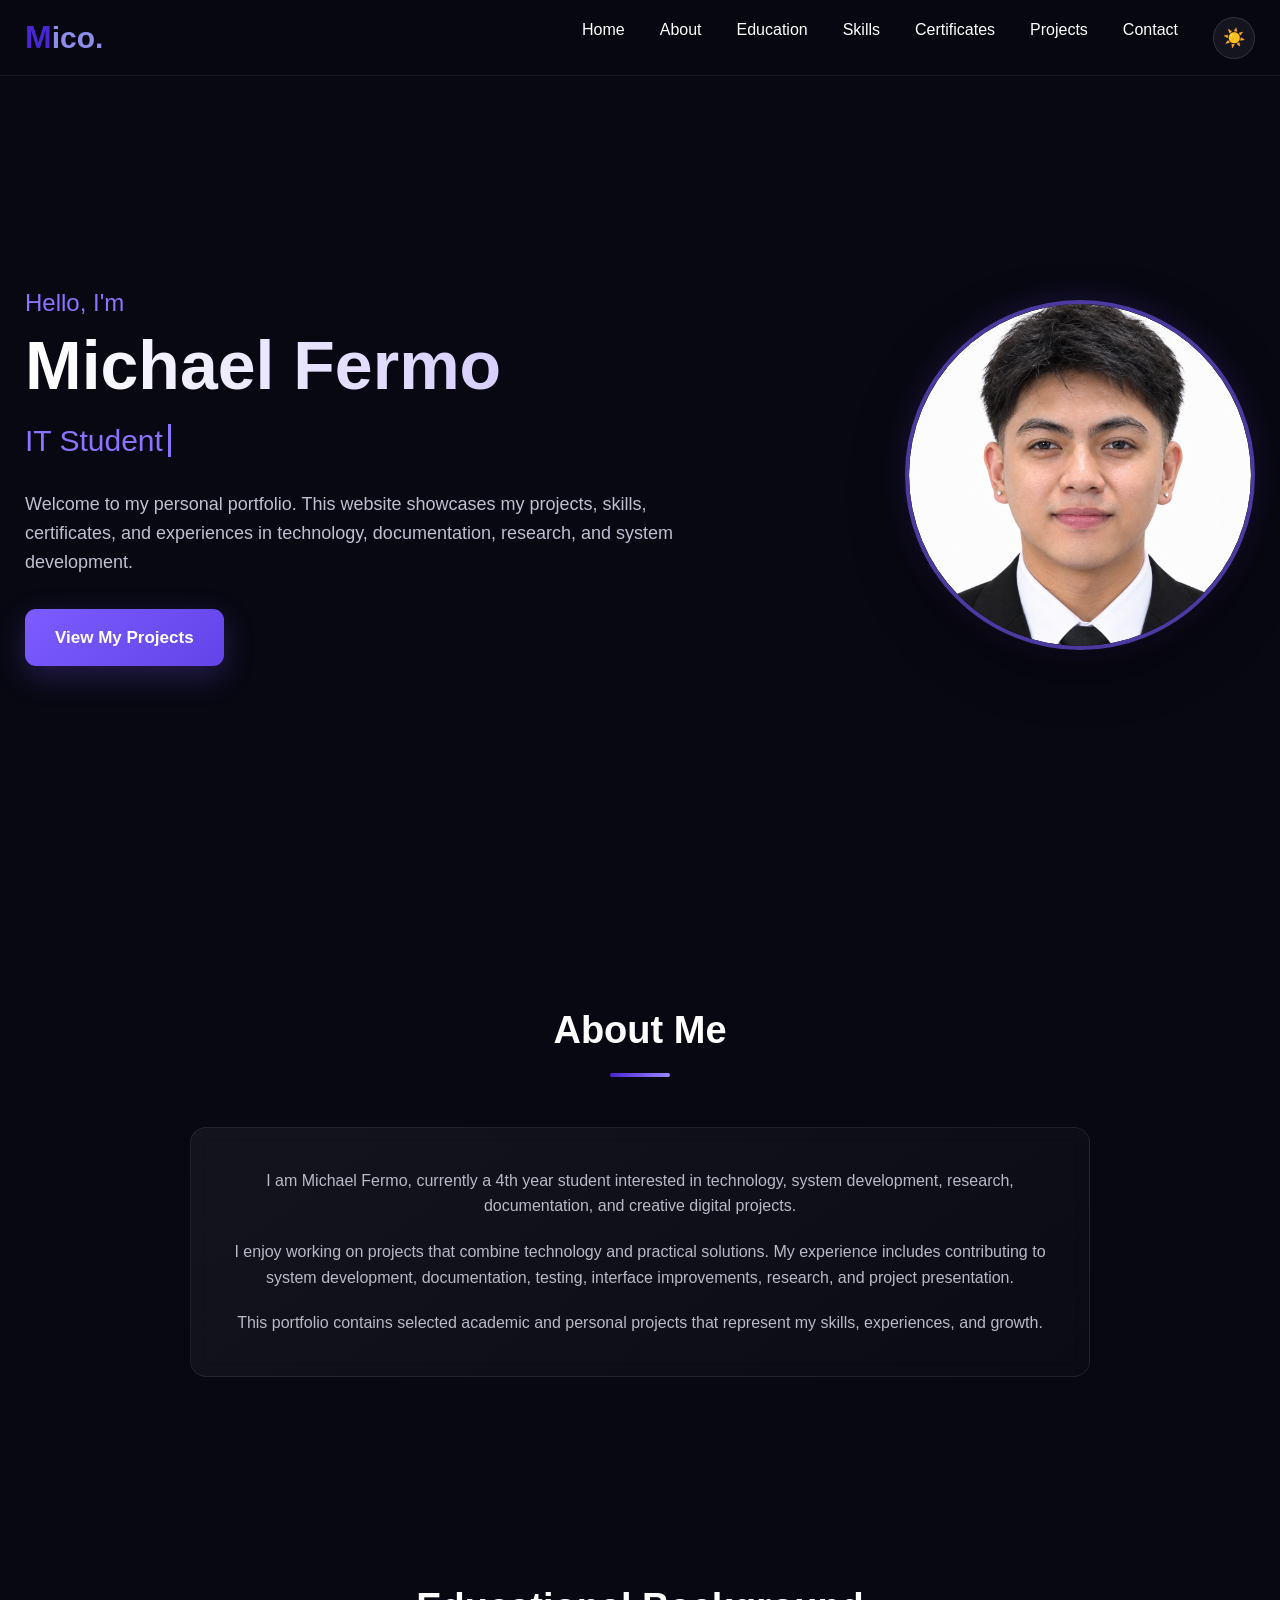
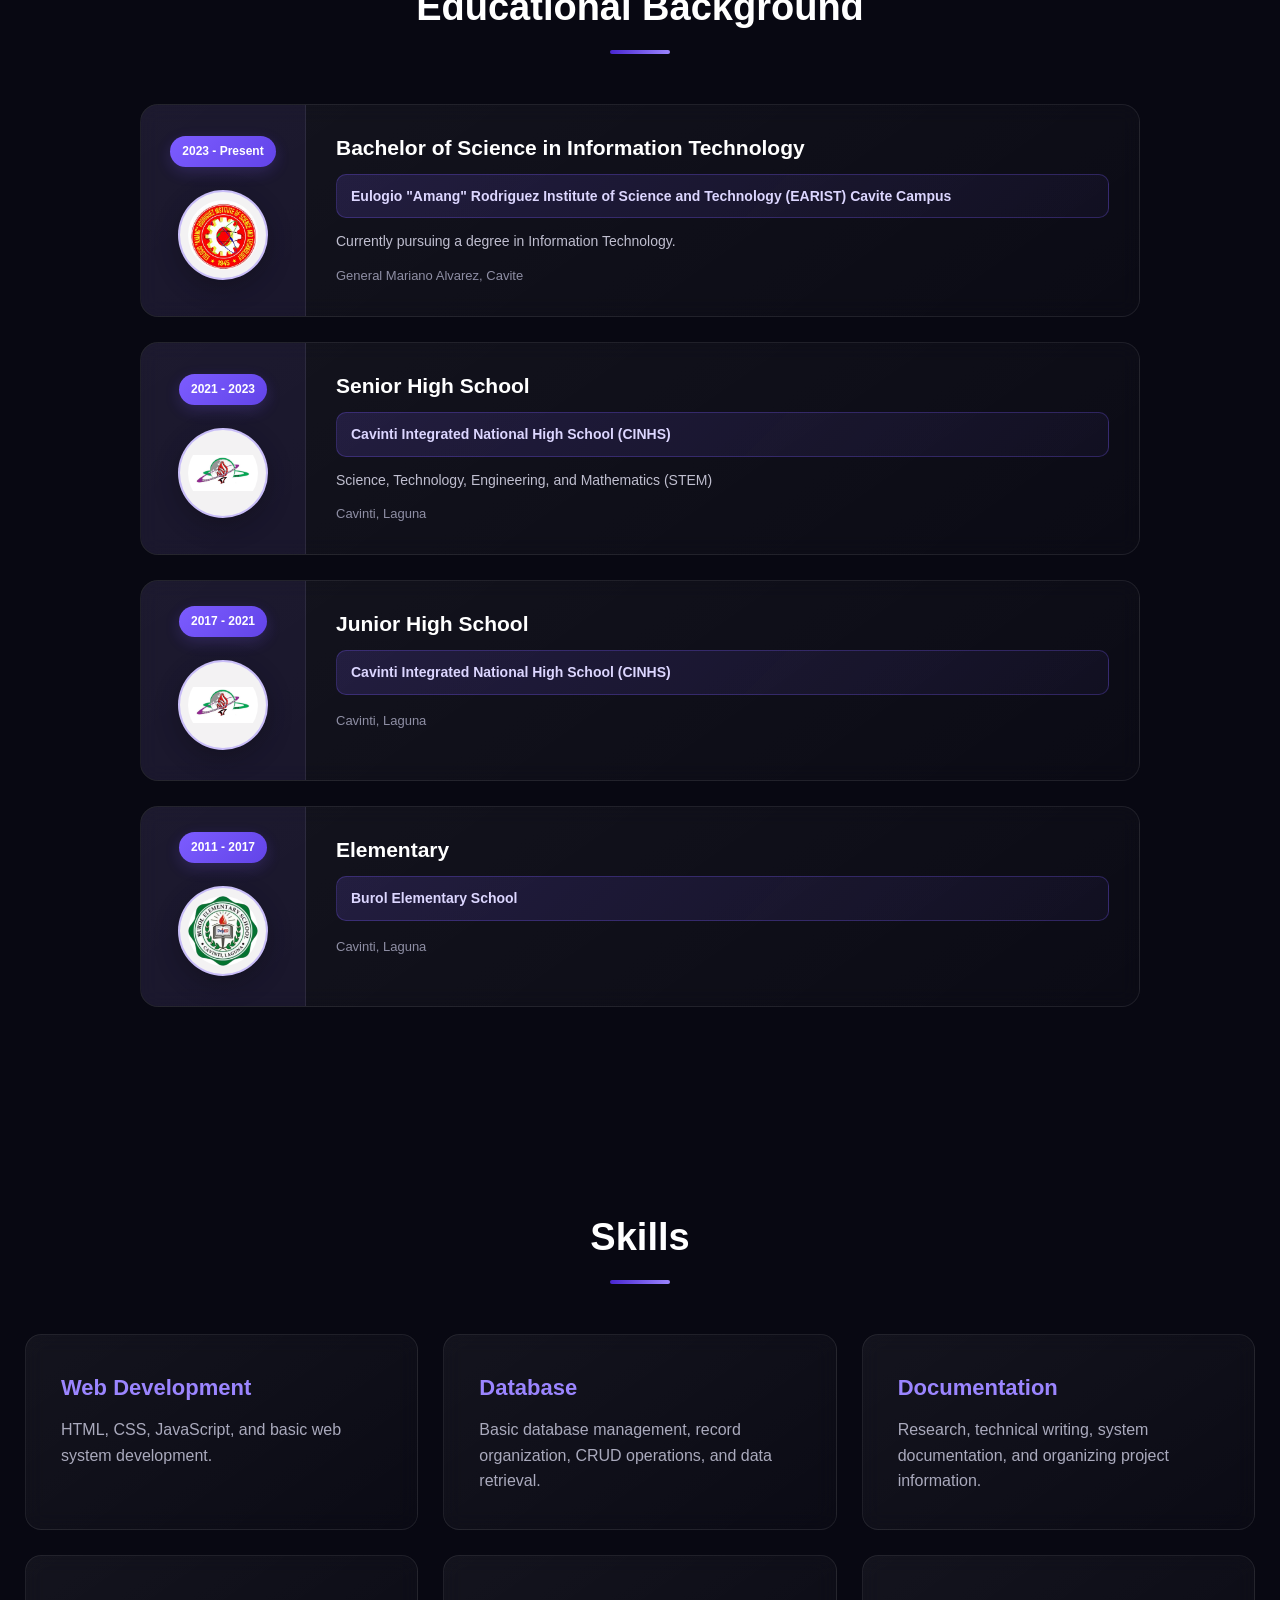
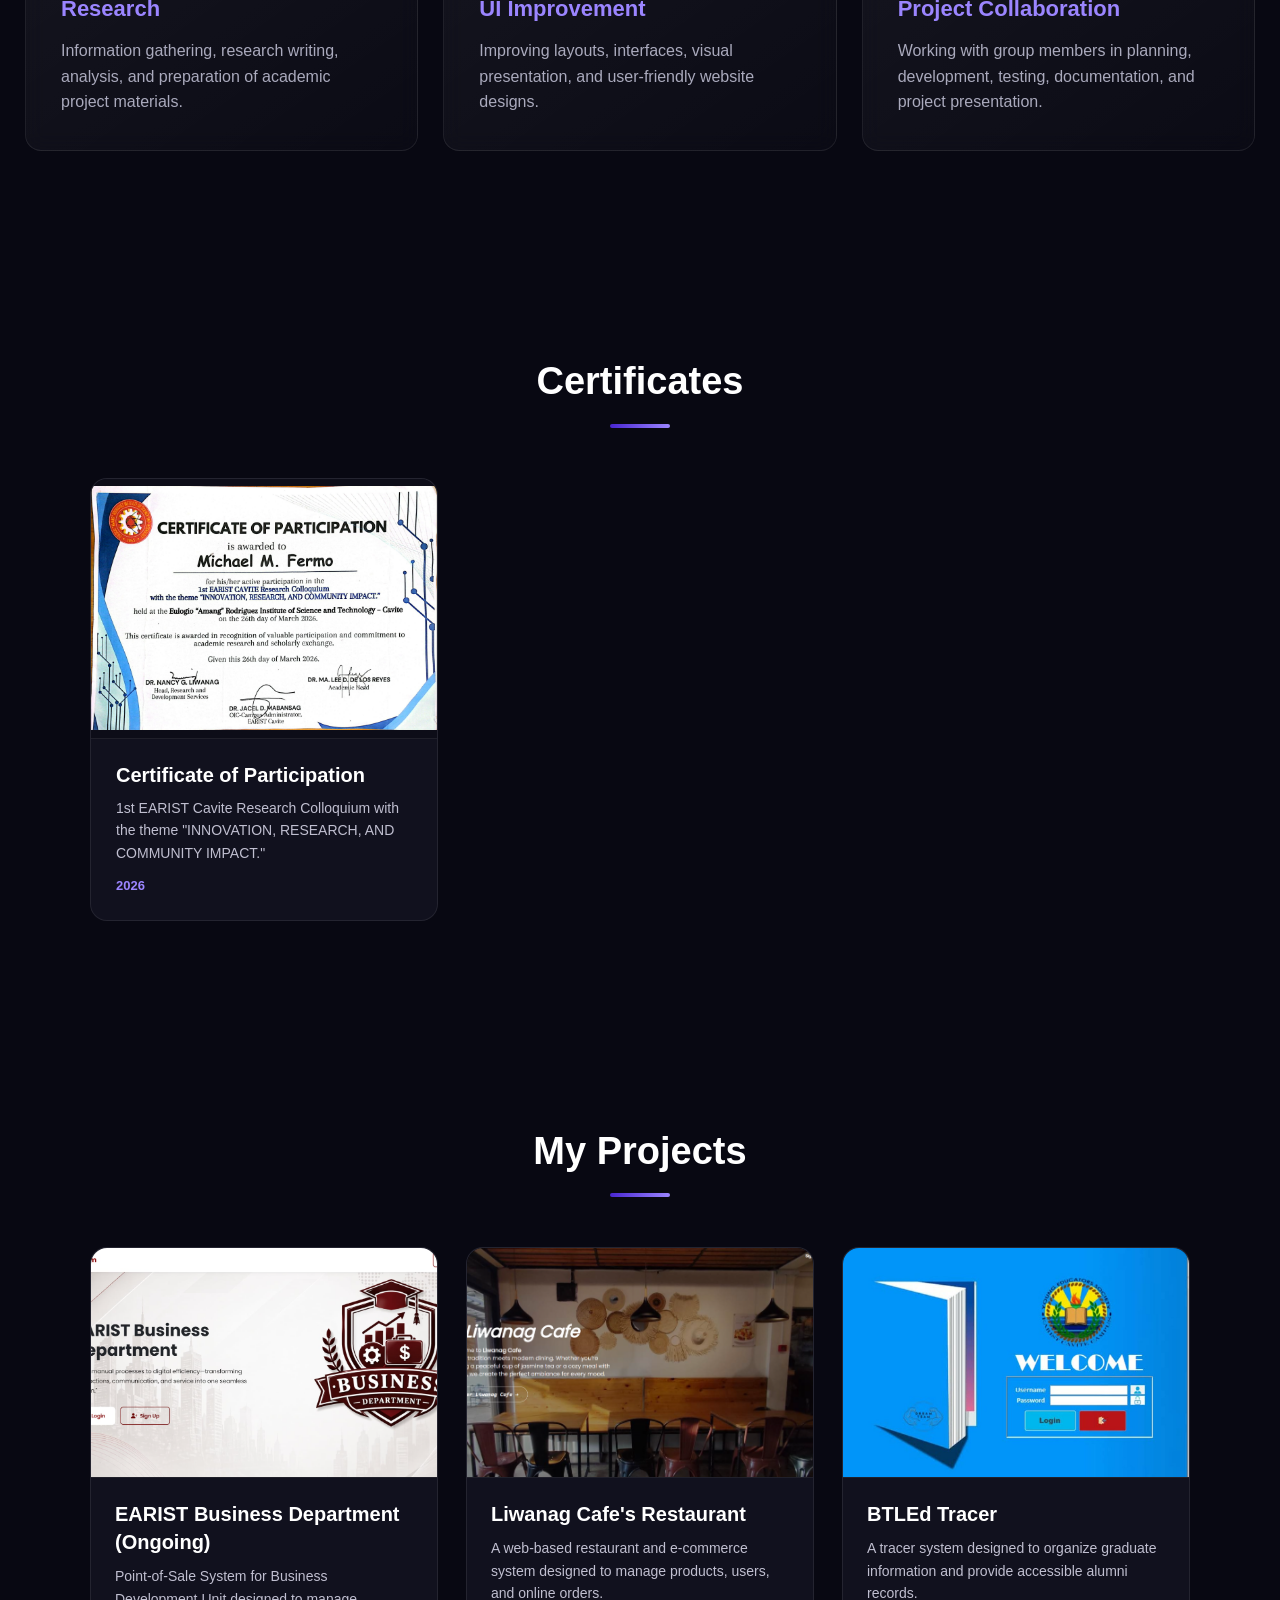
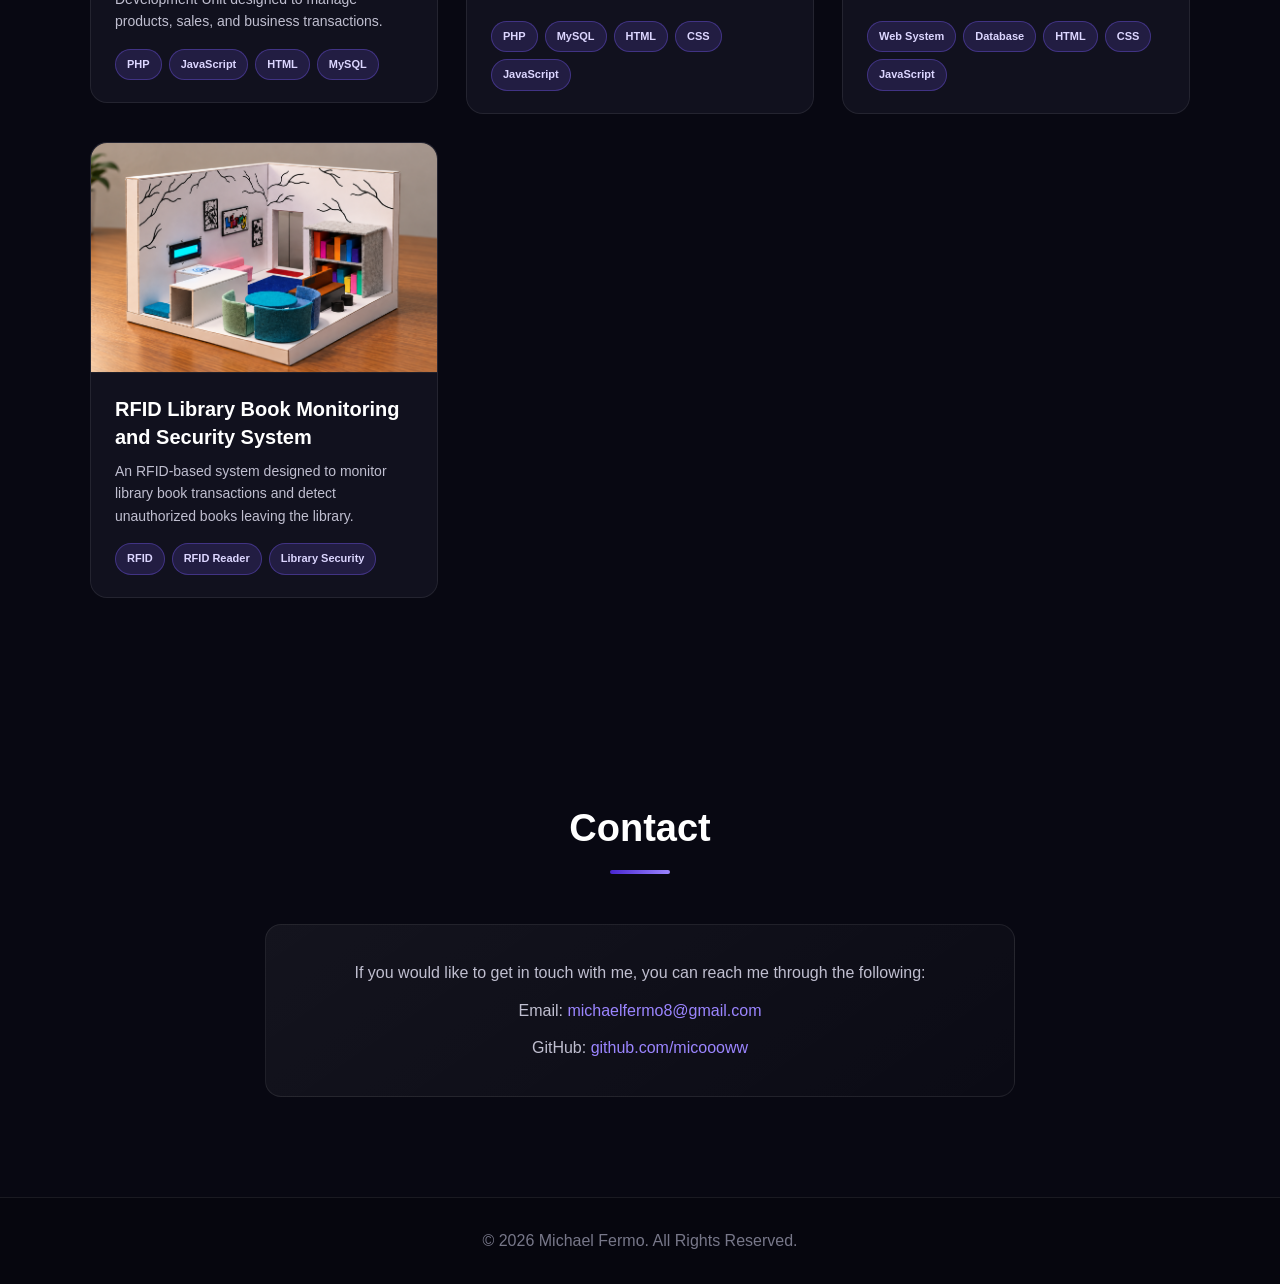
==== commit 5ea1c780: "Update index" ====
--- a/index.html
+++ b/index.html
@@ -106,7 +106,7 @@
         <div class="about-text">
 
             <p>
-                I am Michael Fermo, a student interested in technology,
+                I am Michael Fermo, currently a 4th year student interested in technology,
                 system development, research, documentation, and creative
                 digital projects.
             </p>
